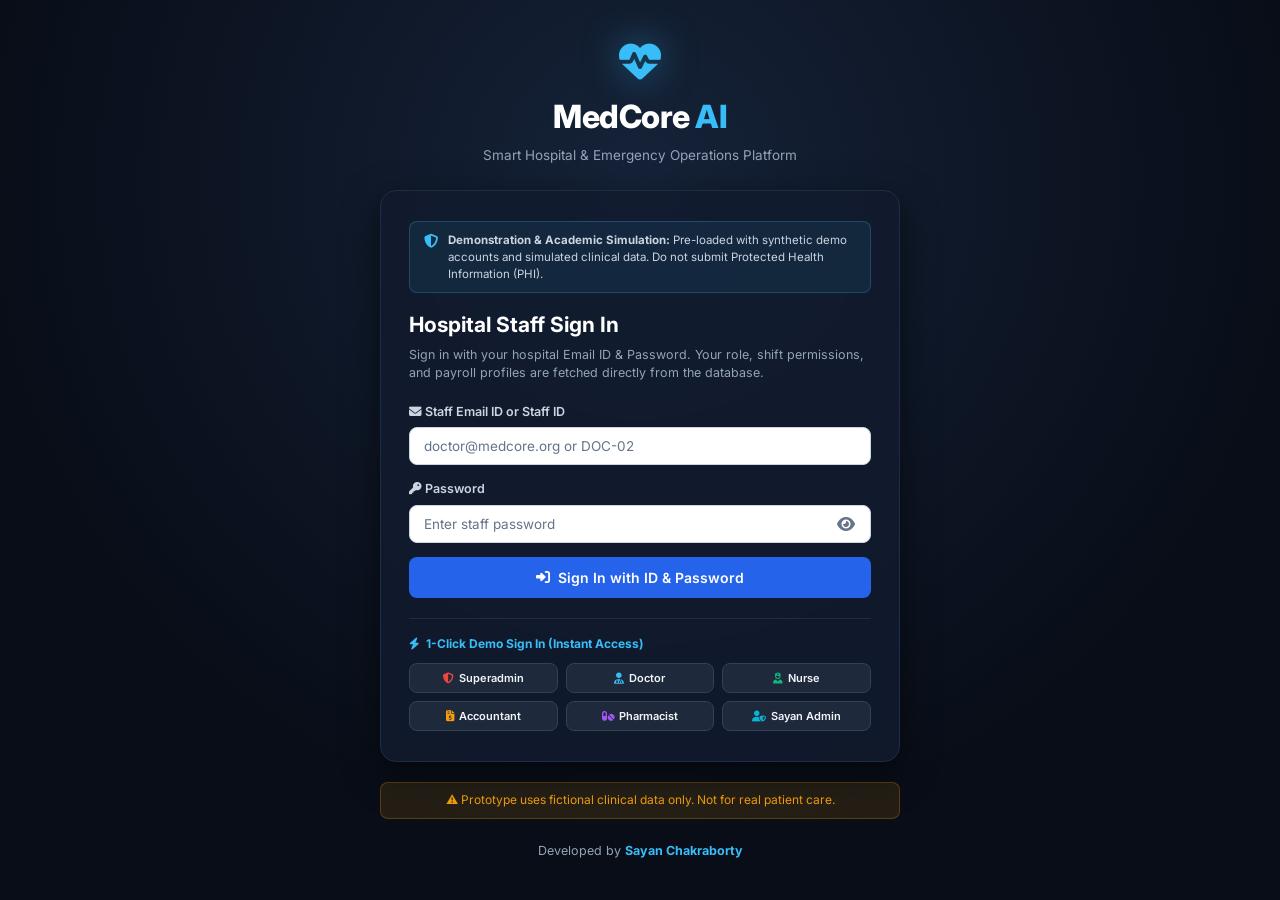
==== index.html @ f6a0eecb "fix(auth): add 3.5s fetch timeout for Render cold-starts, restore 1-click demo logins, and harden in" ====
<!DOCTYPE html>
<html lang="en">

<head>
    <meta charset="UTF-8">
    <meta name="viewport" content="width=device-width, initial-scale=1.0">
    <title>MedCore AI — Smart Hospital Operations Platform</title>
    <link rel="stylesheet" href="css/styles.css?v=2.5.5">
    <link rel="preconnect" href="https://fonts.googleapis.com">
    <link href="https://fonts.googleapis.com/css2?family=Inter:wght@300;400;500;600;700;800&display=swap"
        rel="stylesheet">
    <link rel="stylesheet" href="https://cdnjs.cloudflare.com/ajax/libs/font-awesome/6.5.1/css/all.min.css">
    <!-- SheetJS for Excel Import/Export -->
    <script src="https://cdn.sheetjs.com/xlsx-0.20.3/package/dist/xlsx.full.min.js"></script>
</head>

<body>

    <!-- ============================================================
     HOSPITAL STAFF SIGN IN (Matches Image 1)
     ============================================================ -->
    <div id="login-screen" class="login-screen">
        <div class="login-container">
            <div class="login-logo">
                <i class="fas fa-heartbeat"></i>
                <h1>MedCore <span>AI</span></h1>
                <p class="login-subtitle">Smart Hospital &amp; Emergency Operations Platform</p>
            </div>
            <div class="login-card">
                <div class="demo-system-badge">
                    <i class="fas fa-shield-alt"></i>
                    <div>
                        <strong>Demonstration &amp; Academic Simulation:</strong>
                        Pre-loaded with synthetic demo accounts and simulated clinical data. Do not submit Protected Health Information (PHI).
                    </div>
                </div>
                <h2>Hospital Staff Sign In</h2>
                <p class="login-hint">Sign in with your hospital Email ID &amp; Password. Your role,
                    shift permissions, and payroll profiles are fetched directly from the database.</p>

                <form id="login-form" onsubmit="handleLogin(event)">
                    <div class="form-group">
                        <label><i class="fas fa-envelope"></i> Staff Email ID or Staff ID</label>
                        <input type="text" id="login-username" placeholder="doctor@medcore.org or DOC-02" required
                            autocomplete="off">
                    </div>
                    <div class="form-group">
                        <label><i class="fas fa-key"></i> Password</label>
                        <div style="position:relative; width:100%; display:flex; align-items:center;">
                            <input type="password" id="login-password" placeholder="Enter staff password" required
                                style="width:100%; padding-right: 44px;">
                            <button type="button" onclick="togglePasswordVisibility('login-password', this)"
                                style="position:absolute; right:8px; top:50%; transform:translateY(-50%); background:transparent; border:none; color:#64748b; font-size:16px; cursor:pointer; padding:8px; z-index:10; display:flex; align-items:center; justify-content:center;"
                                title="Show or Hide Password" aria-label="Toggle Password Visibility">
                                <i class="fas fa-eye"></i>
                            </button>
                        </div>
                    </div>
                    <div id="login-error" class="login-error hidden"></div>
                    <button type="submit" class="btn btn-primary btn-full" id="login-submit-btn"><i class="fas fa-sign-in-alt"></i> Sign In
                        with ID &amp; Password</button>
                </form>

                <div class="demo-credentials-box" style="margin-top:20px; padding-top:16px; border-top:1px solid rgba(255,255,255,0.08);">
                    <div style="font-size:12px; font-weight:700; color:#38bdf8; display:flex; align-items:center; gap:6px; margin-bottom:10px;">
                        <i class="fas fa-bolt"></i> 1-Click Demo Sign In (Instant Access)
                    </div>
                    <div style="display:grid; grid-template-columns:repeat(auto-fit, minmax(130px, 1fr)); gap:8px;">
                        <button type="button" class="btn btn-secondary" style="font-size:11px; padding:7px 8px; display:flex; align-items:center; gap:5px; justify-content:center; background:#1e293b; border-color:#334155;" onclick="quickFillLogin('admin@medcore.org', 'Admin@123')">
                            <i class="fas fa-shield-alt" style="color:#ef4444;"></i> Superadmin
                        </button>
                        <button type="button" class="btn btn-secondary" style="font-size:11px; padding:7px 8px; display:flex; align-items:center; gap:5px; justify-content:center; background:#1e293b; border-color:#334155;" onclick="quickFillLogin('doctor@medcore.org', 'Doctor@123')">
                            <i class="fas fa-user-md" style="color:#38bdf8;"></i> Doctor
                        </button>
                        <button type="button" class="btn btn-secondary" style="font-size:11px; padding:7px 8px; display:flex; align-items:center; gap:5px; justify-content:center; background:#1e293b; border-color:#334155;" onclick="quickFillLogin('sarah.jenkins@medcore.org', 'Nurse@123')">
                            <i class="fas fa-user-nurse" style="color:#10b981;"></i> Nurse
                        </button>
                        <button type="button" class="btn btn-secondary" style="font-size:11px; padding:7px 8px; display:flex; align-items:center; gap:5px; justify-content:center; background:#1e293b; border-color:#334155;" onclick="quickFillLogin('priya.sharma@medcore.org', 'Acc@123')">
                            <i class="fas fa-file-invoice-dollar" style="color:#f59e0b;"></i> Accountant
                        </button>
                        <button type="button" class="btn btn-secondary" style="font-size:11px; padding:7px 8px; display:flex; align-items:center; gap:5px; justify-content:center; background:#1e293b; border-color:#334155;" onclick="quickFillLogin('rahul.verma@medcore.org', 'Pharm@123')">
                            <i class="fas fa-pills" style="color:#a855f7;"></i> Pharmacist
                        </button>
                        <button type="button" class="btn btn-secondary" style="font-size:11px; padding:7px 8px; display:flex; align-items:center; gap:5px; justify-content:center; background:#1e293b; border-color:#334155;" onclick="quickFillLogin('sayan.chakraborty@medcore.org', 'sayan21')">
                            <i class="fas fa-user-shield" style="color:#06b6d4;"></i> Sayan Admin
                        </button>
                    </div>
                </div>
            </div>
            <p class="login-disclaimer">⚠ Prototype uses fictional clinical data only. Not for real patient care.</p>
            <div class="page-footer login-footer">
                Developed by <a href="https://www.linkedin.com/in/sayanchakraborty2107/" target="_blank"
                    rel="noopener noreferrer">Sayan Chakraborty</a>
            </div>
        </div>
    </div>

    <!-- ============================================================
     MAIN APP SHELL
     ============================================================ -->
    <div id="app" class="app hidden">
        <!-- Sidebar -->
        <aside class="sidebar" id="sidebar">
            <div class="sidebar-header">
                <div class="sidebar-brand">
                    <i class="fas fa-heartbeat"></i>
                    <h2>MedCore <span>AI</span></h2>
                </div>
                <button class="sidebar-close-btn" onclick="toggleSidebar()" aria-label="Close Navigation"
                    title="Close Menu">
                    <i class="fas fa-times"></i>
                </button>
            </div>

            <div class="sidebar-workspace-label" id="workspace-label">Hospital Admin Workspace</div>

            <nav class="sidebar-nav" id="sidebar-nav">
                <!-- Dynamic Role-Specific Menu Options Injected Here -->
            </nav>

            <!-- Admin Role Switcher Dropdown -->
            <div class="sidebar-role-switcher-box" id="admin-switcher-container">
                <div class="switcher-label">Admin Role Switcher</div>
                <select class="role-switcher-select" id="role-view-switcher" onchange="switchAdminView(this.value)">
                    <option value="admin">Admin Command Center</option>
                    <option value="doctor">Doctor Portal</option>
                    <option value="accountant">Accountant / Finance</option>
                    <option value="pharmacy">Pharmacist Portal</option>
                    <option value="ward">Ward Staff Portal</option>
                    <option value="nurse">Nurse Portal</option>
                </select>
            </div>

            <div class="sidebar-footer">
                <div class="user-info">
                    <div class="user-avatar" id="user-avatar-icon"><i class="fas fa-user-md"></i></div>
                    <div>
                        <p class="user-name" id="user-name-display">Dr. Arjun Rao</p>
                        <p class="user-label" id="user-role-label">Cardiologist</p>
                    </div>
                </div>
                <button class="logout-btn" onclick="logout()" title="Sign Out"><i
                        class="fas fa-sign-out-alt"></i></button>
            </div>
        </aside>
        <div class="sidebar-backdrop" id="sidebar-backdrop" onclick="toggleSidebar()"></div>

        <!-- Main Content Area -->
        <main class="main-content">
            <header class="topbar">
                <button class="menu-toggle" onclick="toggleSidebar()"><i class="fas fa-bars"></i></button>
                <div class="topbar-breadcrumb">
                    <span>MedCore AI</span> / <span id="breadcrumb-role">Admin</span> / <strong
                        id="breadcrumb-section">Command Overview</strong>
                </div>

                <div class="topbar-actions">
                    <!-- Live Staff Clock-In / Attendance Widget -->
                    <button class="punch-attendance-btn punched-in" id="topbar-punch-btn" onclick="toggleStaffPunch()">
                        <i class="fas fa-fingerprint"></i> <span id="punch-btn-text">Clocked In (4.5h)</span>
                    </button>

                    <!-- Call Doctor Intercom Shortcut -->
                    <button class="btn btn-secondary btn-sm" onclick="openCallDoctorModal()"
                        title="Call On-Duty Doctor">
                        <i class="fas fa-phone-alt" style="color:var(--accent)"></i> <span class="hide-mobile">Call
                            Doctor</span>
                    </button>

                    <span class="time-display" id="time-display"></span>
                </div>
            </header>

            <div class="simulation-banner">
                <i class="fas fa-flask"></i>
                <span><strong>ACADEMIC DEMO &amp; SIMULATION ONLY:</strong> All patient records, vital telemetry, triage scores, and GPS routes are synthetic demo models. Generated outputs are non-diagnostic and must not be used for medical advice or clinical decisions.</span>
            </div>

            <div class="content-wrapper">

                <!-- ========================================================
                 1. ADMIN: COMMAND OVERVIEW
                 ======================================================== -->
                <section id="section-admin-overview" class="section">
                    <div class="stats-grid">
                        <div class="stat-card stat-triage">
                            <div class="stat-info">
                                <p>Active Admitted Patients</p>
                                <h3 id="stat-adm-patients">10</h3>
                                <span class="stat-info-badge" style="color:var(--danger)">3 Critical Acuity</span>
                            </div>
                            <div class="stat-icon"><i class="fas fa-heartbeat"></i></div>
                        </div>
                        <div class="stat-card stat-beds">
                            <div class="stat-info">
                                <p>Hospital Bed Occupancy</p>
                                <h3 id="stat-adm-beds">63%</h3>
                                <span class="stat-info-badge" style="color:var(--success)">10 of 16 occupied</span>
                            </div>
                            <div class="stat-icon"><i class="fas fa-bed"></i></div>
                        </div>
                        <div class="stat-card stat-shifts">
                            <div class="stat-info">
                                <p>Attending Physicians</p>
                                <h3 id="stat-adm-docs">4 / 6</h3>
                                <span class="stat-info-badge" style="color:var(--accent)">On Duty Live</span>
                            </div>
                            <div class="stat-icon"><i class="fas fa-user-md"></i></div>
                        </div>
                        <div class="stat-card stat-pharmacy">
                            <div class="stat-info">
                                <p>Pharmacy Supply Alerts</p>
                                <h3 id="stat-adm-stock">7</h3>
                                <span class="stat-info-badge" style="color:var(--warning)">Below Safety Level</span>
                            </div>
                            <div class="stat-icon"><i class="fas fa-exclamation-triangle"></i></div>
                        </div>
                    </div>

                    <!-- Live Executive AI Briefing -->
                    <div class="briefing-card">
                        <div class="briefing-header">
                            <h3><i class="fas fa-robot"></i> Live AI Executive Shift Briefing</h3>
                            <button class="btn btn-secondary btn-sm" onclick="generateAIBriefing()"><i
                                    class="fas fa-sync"></i> Re-generate Briefing</button>
                        </div>
                        <div class="briefing-body" id="ai-briefing-text">
                            Synthesizes real-time ER acuity, ward capacity, staffing, and pharmacy alerts. Emergency
                            &amp; ICU wards are currently operating at <strong>75% capacity</strong>. 3 critical
                            patients require continuous telemetry.
                        </div>
                    </div>

                    <div class="dashboard-grid">
                        <div class="dash-card">
                            <div class="dash-card-header">
                                <h3><i class="fas fa-procedures"></i> Ward Capacity Status</h3>
                                <button class="btn btn-secondary btn-sm" onclick="navigateTo('ward-matrix')">Manage
                                    Wards</button>
                            </div>
                            <div class="dash-card-body" id="adm-ward-breakdown"></div>
                        </div>

                        <div class="dash-card">
                            <div class="dash-card-header">
                                <h3><i class="fas fa-notes-medical"></i> High-Acuity ER &amp; ICU Watchlist</h3>
                                <button class="btn btn-secondary btn-sm" onclick="navigateTo('triage-view')">View All
                                    Patients</button>
                            </div>
                            <div class="dash-card-body" id="adm-critical-watchlist"></div>
                        </div>
                    </div>
                </section>

                <!-- ========================================================
                 2. ER TRIAGE & PATIENT REGISTRY (with Recharts Line Chart)
                 ======================================================== -->
                <section id="section-triage-view" class="section">
                    <div class="section-header">
                        <div>
                            <h2>ER Triage &amp; Active Patient Registry</h2>
                            <p style="font-size:13px; color:var(--text-secondary); margin-top:2px;">
                                Click any patient to inspect their <strong>historical vitals line chart (HR, BP,
                                    SpO2)</strong> or log new telemetry measurements.
                            </p>
                        </div>
                        <button class="btn btn-primary" onclick="openAdmitPatientModal()"><i class="fas fa-plus"></i>
                            New ER Triage Intake</button>
                    </div>

                    <!-- Filter Bar -->
                    <div class="filter-bar-responsive"
                        style="display:flex; justify-content:space-between; align-items:center; margin-bottom:18px; flex-wrap:wrap; gap:12px;">
                        <div class="filter-pill-bar">
                            <button class="btn btn-secondary btn-sm triage-filter-btn active"
                                onclick="filterTriageList('All')">All (10)</button>
                            <button class="btn btn-secondary btn-sm triage-filter-btn"
                                onclick="filterTriageList('Critical')">Critical (3)</button>
                            <button class="btn btn-secondary btn-sm triage-filter-btn"
                                onclick="filterTriageList('Urgent')">Urgent (2)</button>
                            <button class="btn btn-secondary btn-sm triage-filter-btn"
                                onclick="filterTriageList('Moderate')">Moderate (3)</button>
                            <button class="btn btn-secondary btn-sm triage-filter-btn"
                                onclick="filterTriageList('Routine')">Routine (2)</button>
                        </div>
                        <div class="filter-search-box">
                            <input type="text" id="triage-search" placeholder="Search patient, bed, diagnosis..."
                                oninput="searchTriageList(this.value)"
                                style="padding:7px 12px; border-radius:6px; border:1px solid var(--border); background:#121c2e; color:#fff; font-size:12.5px; width:240px;">
                        </div>
                    </div>

                    <div class="table-wrapper">
                        <table class="data-table">
                            <thead>
                                <tr>
                                    <th>Patient &amp; Metadata</th>
                                    <th>Severity</th>
                                    <th>Bed &amp; Attending Physician</th>
                                    <th>Latest Vitals (HR • SpO2 • BP)</th>
                                    <th>Actions</th>
                                </tr>
                            </thead>
                            <tbody id="triage-table-body"></tbody>
                        </table>
                    </div>
                </section>

                <!-- ========================================================
                 3. WARDS & BED MATRIX
                 ======================================================== -->
                <section id="section-ward-matrix" class="section">
                    <div class="section-header">
                        <div>
                            <h2>Interactive Ward &amp; Bed Matrix</h2>
                            <p style="font-size:13px; color:var(--text-secondary); margin-top:2px;">
                                Click any bed to mark cleaning complete or assign ready intake.
                            </p>
                        </div>
                        <div class="filter-pill-bar">
                            <button class="btn btn-secondary btn-sm ward-filter-btn active"
                                onclick="filterBedsWard('All')">All Wards</button>
                            <button class="btn btn-secondary btn-sm ward-filter-btn"
                                onclick="filterBedsWard('ICU')">ICU</button>
                            <button class="btn btn-secondary btn-sm ward-filter-btn"
                                onclick="filterBedsWard('Emergency')">Emergency</button>
                            <button class="btn btn-secondary btn-sm ward-filter-btn"
                                onclick="filterBedsWard('Cardiology')">Cardiology</button>
                            <button class="btn btn-secondary btn-sm ward-filter-btn"
                                onclick="filterBedsWard('General')">General</button>
                        </div>
                    </div>

                    <div class="bed-matrix-grid" id="bed-matrix-container"></div>
                </section>

                <!-- ========================================================
                 4. ADMIN: DOCTOR SHIFTS & DUTY SCHEDULING (Doctor Filter & Duty Assign)
                 ======================================================== -->
                <section id="section-admin-shifts" class="section">
                    <div class="section-header">
                        <div>
                            <h2>Doctor Shifts &amp; Staff Duty Management</h2>
                            <p style="font-size:13px; color:var(--text-secondary); margin-top:2px;">
                                Admin can modify doctor shifts, view shifts by specific doctor, and assign duties to
                                Doctors, Nurses, and Ward Staff.
                            </p>
                        </div>
                        <div class="btn-group">
                            <button class="btn btn-secondary" onclick="openCallDoctorModal()"><i
                                    class="fas fa-phone-alt"></i> Call Doctor</button>
                            <button class="btn btn-primary" onclick="openAssignDutyModal()"><i
                                    class="fas fa-calendar-plus"></i> Assign New Duty / Shift</button>
                        </div>
                    </div>

                    <!-- Admin Doctor Filter Dropdown -->
                    <div class="doctor-filter-box"
                        style="display:flex; align-items:center; gap:12px; margin-bottom:18px; background:#0c1422; padding:12px 18px; border-radius:8px; border:1px solid var(--border);">
                        <label style="color:#cbd5e1; font-size:13px; font-weight:700;"><i class="fas fa-user-md"
                                style="color:var(--accent)"></i> Filter Shifts by Doctor:</label>
                        <select id="admin-doctor-filter" onchange="filterAdminDoctorShifts(this.value)"
                            style="padding:8px 14px; border-radius:6px; border:1px solid var(--border); background:#121c2e; color:#ffffff; font-size:13px; font-weight:600; min-width:250px;">
                            <option value="ALL">Show All Scheduled Shifts (All Staff)</option>
                        </select>
                    </div>

                    <div class="table-wrapper">
                        <table class="data-table">
                            <thead>
                                <tr>
                                    <th>Staff Member</th>
                                    <th>Role</th>
                                    <th>Date</th>
                                    <th>Timing</th>
                                    <th>Ward</th>
                                    <th>Assigned Location</th>
                                    <th>Status</th>
                                    <th>Admin Actions</th>
                                </tr>
                            </thead>
                            <tbody id="admin-shifts-table-body"></tbody>
                        </table>
                    </div>
                </section>

                <!-- ========================================================
                 5. HOSPITAL FINANCIALS (Multi-Column By Location: ICU, Pharmacy, OPD, etc.)
                 ======================================================== -->
                <section id="section-hospital-financials" class="section">
                    <div class="section-header">
                        <div>
                            <h2>Hospital Financial Analytics &amp; Departmental Sales</h2>
                            <p style="font-size:13px; color:var(--text-secondary); margin-top:2px;">
                                Multi-column sales ledger breaking down revenues by ICU, Pharmacy, OPD, Emergency,
                                Surgery &amp; Staff Salaries.
                            </p>
                        </div>
                        <div class="btn-group">
                            <button class="btn btn-secondary" onclick="exportFinancialsReport()"><i
                                    class="fas fa-file-excel"></i> Export Sales (.xlsx)</button>
                            <button class="btn btn-primary" id="btn-acc-pharm-bill" onclick="openNewBillModal()"><i
                                    class="fas fa-receipt"></i> Make Pharmacy Bill</button>
                        </div>
                    </div>

                    <!-- Multi-Column Department Sales Cards -->
                    <div class="finance-breakdown-grid">
                        <div class="finance-card">
                            <div class="finance-card-title"><i class="fas fa-hospital" style="color:var(--accent)"></i>
                                Total Hospital Revenue</div>
                            <div class="finance-card-val" id="fin-total-rev">₹24,86,750</div>
                            <div class="finance-bar-wrapper">
                                <div class="finance-bar-fill" style="width:100%"></div>
                            </div>
                        </div>

                        <div class="finance-card">
                            <div class="finance-card-title"><i class="fas fa-pills" style="color:#a855f7"></i> Pharmacy
                                Sales</div>
                            <div class="finance-card-val" id="fin-pharmacy-rev">₹3,42,600</div>
                            <div class="finance-bar-wrapper">
                                <div class="finance-bar-fill" style="width:14%; background:#a855f7;"></div>
                            </div>
                        </div>

                        <div class="finance-card">
                            <div class="finance-card-title"><i class="fas fa-user-md" style="color:#0ea5e9"></i> OPD
                                Consultations</div>
                            <div class="finance-card-val" id="fin-opd-rev">₹4,85,000</div>
                            <div class="finance-bar-wrapper">
                                <div class="finance-bar-fill" style="width:19.5%; background:#0ea5e9;"></div>
                            </div>
                        </div>

                        <div class="finance-card">
                            <div class="finance-card-title"><i class="fas fa-procedures" style="color:#ef4444"></i> ICU
                                Inpatient Telemetry</div>
                            <div class="finance-card-val" id="fin-icu-rev">₹7,92,400</div>
                            <div class="finance-bar-wrapper">
                                <div class="finance-bar-fill" style="width:31.8%; background:#ef4444;"></div>
                            </div>
                        </div>

                        <div class="finance-card">
                            <div class="finance-card-title"><i class="fas fa-ambulance" style="color:#f59e0b"></i>
                                Emergency &amp; Trauma</div>
                            <div class="finance-card-val" id="fin-er-rev">₹3,18,250</div>
                            <div class="finance-bar-wrapper">
                                <div class="finance-bar-fill" style="width:12.8%; background:#f59e0b;"></div>
                            </div>
                        </div>

                        <div class="finance-card">
                            <div class="finance-card-title"><i class="fas fa-money-bill-wave" style="color:#10b981"></i>
                                Staff Salary Expenses</div>
                            <div class="finance-card-val" id="fin-salary-rev">₹18,45,000</div>
                            <div class="finance-bar-wrapper">
                                <div class="finance-bar-fill" style="width:22.1%; background:#10b981;"></div>
                            </div>
                        </div>
                    </div>

                    <h3 class="sub-heading">Multi-Column Departmental Financial Ledger</h3>
                    <div class="table-wrapper">
                        <table class="data-table">
                            <thead>
                                <tr>
                                    <th>Txn ID</th>
                                    <th>Date &amp; Time</th>
                                    <th>Particulars / Service</th>
                                    <th>ICU (₹)</th>
                                    <th>Pharmacy (₹)</th>
                                    <th>OPD (₹)</th>
                                    <th>Emergency (₹)</th>
                                    <th>Salary / HR (₹)</th>
                                    <th>Total Net (₹)</th>
                                    <th>Payment Mode</th>
                                    <th>Status</th>
                                </tr>
                            </thead>
                            <tbody id="multi-column-transactions-body"></tbody>
                        </table>
                    </div>
                </section>

                <!-- ========================================================
                 6. STAFF PAYROLL SYSTEM (Special Payments & PDF Payslip)
                 ======================================================== -->
                <section id="section-payroll-system" class="section">
                    <div class="section-header">
                        <div>
                            <h2>Staff Payroll &amp; Compensation System</h2>
                            <p style="font-size:13px; color:var(--text-secondary); margin-top:2px;">
                                Accountants and Admins can add staff, disburse regular salaries, pay special bonuses,
                                and generate downloadable PDF payslips.
                            </p>
                        </div>
                        <div class="btn-group">
                            <button class="btn btn-secondary" onclick="openSpecialPaymentModal()"><i
                                    class="fas fa-file-invoice-dollar"></i> Issue Special / Purchase Payment</button>
                            <button class="btn btn-secondary" onclick="exportPayrollExcel()"><i
                                    class="fas fa-file-excel"></i> Export (.xlsx)</button>
                        </div>
                    </div>

                    <div class="table-wrapper">
                        <table class="data-table">
                            <thead>
                                <tr>
                                    <th>Staff Name &amp; ID</th>
                                    <th>Role &amp; Department</th>
                                    <th>Month</th>
                                    <th>Base Salary</th>
                                    <th>Allowances</th>
                                    <th>Special Bonus</th>
                                    <th>Deductions</th>
                                    <th>Net Payable</th>
                                    <th>Status</th>
                                    <th>Payslip Actions</th>
                                </tr>
                            </thead>
                            <tbody id="payroll-table-body"></tbody>
                        </table>
                    </div>
                </section>

                <!-- ========================================================
                 7. STAFF SELF-SERVICE: MY ATTENDANCE & PAYSLIPS (PDF Download)
                 ======================================================== -->
                <section id="section-my-payroll" class="section">
                    <div class="section-header">
                        <div>
                            <h2>My Attendance &amp; Historical Payslips</h2>
                            <p style="font-size:13px; color:var(--text-secondary); margin-top:2px;">
                                View past months' salary records, verified attendance hours, and <strong>download
                                    official PDF payslips</strong>.
                            </p>
                        </div>
                    </div>

                    <div class="dashboard-grid" style="margin-bottom:24px;">
                        <div class="dash-card">
                            <div class="dash-card-header">
                                <h3><i class="fas fa-fingerprint"></i> My Recent Attendance &amp; Shift Hours</h3>
                            </div>
                            <div class="dash-card-body" id="my-attendance-list"></div>
                        </div>
                        <div class="dash-card">
                            <div class="dash-card-header">
                                <h3><i class="fas fa-file-invoice-dollar"></i> Current Month Compensation Snapshot</h3>
                            </div>
                            <div class="dash-card-body" id="my-compensation-snapshot"></div>
                        </div>
                    </div>

                    <h3 class="sub-heading">My Previous Months' Salary Payslips</h3>
                    <div class="table-wrapper">
                        <table class="data-table">
                            <thead>
                                <tr>
                                    <th>Month &amp; Period</th>
                                    <th>Base Salary</th>
                                    <th>Allowances &amp; Bonuses</th>
                                    <th>Deductions / TDS</th>
                                    <th>Net Disbursed</th>
                                    <th>Payment Date</th>
                                    <th>Official Payslip</th>
                                </tr>
                            </thead>
                            <tbody id="my-payslips-table-body"></tbody>
                        </table>
                    </div>
                </section>

                <!-- ========================================================
                 8. DOCTOR: 1-WEEK SCHEDULE & AI CHATBOT & PATIENTS
                 ======================================================== -->
                <section id="section-doctor-shifts" class="section">
                    <div class="section-header">
                        <div>
                            <h2>Doctor 7-Day Shift Schedule &amp; Weekly Roster</h2>
                            <p style="font-size:13px; color:var(--text-secondary); margin-top:2px;">
                                Your active clinical rotations and upcoming duty assignments for the next 7 days.
                            </p>
                        </div>
                        <button class="btn btn-secondary" onclick="openCallDoctorModal()"><i
                                class="fas fa-phone-alt"></i> Call On-Duty Colleague</button>
                    </div>

                    <!-- 7-Day Calendar Grid -->
                    <div class="weekly-schedule-grid" id="doctor-weekly-schedule-container"></div>

                    <h3 class="sub-heading">Detailed Duty Assignments</h3>
                    <div class="table-wrapper">
                        <table class="data-table">
                            <thead>
                                <tr>
                                    <th>Shift Date</th>
                                    <th>Start Time</th>
                                    <th>End Time</th>
                                    <th>Ward</th>
                                    <th>Assigned Duty Room</th>
                                    <th>Status</th>
                                </tr>
                            </thead>
                            <tbody id="doc-shifts-table-body"></tbody>
                        </table>
                    </div>
                </section>

                <!-- Doctor AI Chatbot & Clinical Decision Support -->
                <section id="section-doctor-ai-assistant" class="section">
                    <div class="clinical-disclaimer-card">
                        <i class="fas fa-exclamation-triangle"></i>
                        <div>
                            <strong>Simulated Clinical Decision Support Notice:</strong>
                            MedCore Clinical AI is an educational simulation interface querying pre-loaded clinical protocols and mock vitals. Generated responses are synthetic demonstrations and <strong>must not be used as clinical advice</strong> or diagnostic conclusions for real patients.
                        </div>
                    </div>

                    <div class="section-header">
                        <div>
                            <h2><i class="fas fa-robot" style="color:var(--accent)"></i> Doctor AI Clinical Copilot
                                &amp; Assistant</h2>
                            <p style="font-size:13px; color:var(--text-secondary); margin-top:2px;">
                                Conversational clinical AI that automatically analyzes active patient vitals telemetry
                                and suggests next diagnostic &amp; therapeutic steps.
                            </p>
                        </div>
                        <button class="btn btn-secondary btn-sm" onclick="triggerDoctorAIAutoAnalyze()"><i
                                class="fas fa-magic"></i> Auto-Analyze Active Patients</button>
                    </div>

                    <div class="ai-chatbot-window">
                        <div class="ai-chat-messages" id="doc-ai-chat-messages">
                            <div class="chat-bubble ai">
                                <strong>MedCore Clinical AI:</strong> Welcome, Doctor. I am linked to your admitted
                                patients' telemetry and hospital clinical guidelines. You can ask for drug dosing
                                calculations, differential diagnoses, or request an automated risk evaluation of your
                                active inpatients.
                            </div>
                        </div>
                        <div class="ai-chat-input-bar">
                            <input type="text" id="doc-ai-input"
                                placeholder="Ask clinical question, drug interactions, or 'Analyze Patient PT-4091'..."
                                onkeydown="if(event.key==='Enter') submitDoctorAIChat()">
                            <button class="btn btn-primary" onclick="submitDoctorAIChat()"><i
                                    class="fas fa-paper-plane"></i> Send</button>
                        </div>
                    </div>
                </section>

                <!-- Doctor: Allotted Patients -->
                <section id="section-doctor-patients" class="section">
                    <div class="section-header">
                        <h2>Patients Allotted to My Care</h2>
                        <div class="btn-group">
                            <button class="btn btn-secondary" onclick="navigateTo('doctor-ai-assistant')"><i
                                    class="fas fa-robot"></i> AI Clinical Assistant</button>
                            <button class="btn btn-primary" onclick="openAdmitPatientModal()"><i
                                    class="fas fa-user-plus"></i> Allot / Admit New Patient</button>
                        </div>
                    </div>
                    <div class="table-wrapper">
                        <table class="data-table">
                            <thead>
                                <tr>
                                    <th>Patient Name &amp; ID</th>
                                    <th>Severity</th>
                                    <th>Bed / Ward</th>
                                    <th>Diagnosis / Main Concern</th>
                                    <th>Vitals Telemetry</th>
                                    <th>Actions</th>
                                </tr>
                            </thead>
                            <tbody id="doc-patients-table-body"></tbody>
                        </table>
                    </div>
                </section>

                <!-- Doctor: Prescriptions Desk -->
                <section id="section-doctor-prescriptions" class="section">
                    <div class="section-header">
                        <h2>Prescriptions Desk (Pre-Pack Orders to Pharmacy)</h2>
                        <button class="btn btn-primary" onclick="openPrescriptionModal()"><i
                                class="fas fa-prescription"></i> Write New Prescription</button>
                    </div>
                    <div class="table-wrapper">
                        <table class="data-table">
                            <thead>
                                <tr>
                                    <th>Rx ID</th>
                                    <th>Patient Name</th>
                                    <th>Ward &amp; Bed</th>
                                    <th>Prescribed Medications</th>
                                    <th>Urgency</th>
                                    <th>Pharmacy Pre-Pack Status</th>
                                </tr>
                            </thead>
                            <tbody id="doc-rx-table-body"></tbody>
                        </table>
                    </div>
                </section>

                <!-- Doctor: Clinical Guidelines Library -->
                <section id="section-doctor-library" class="section">
                    <div class="section-header">
                        <h2>Clinical Practice Protocols &amp; Drug Guidelines</h2>
                    </div>
                    <div class="library-grid" id="doctor-library-container"></div>
                </section>

                <!-- ========================================================
                 AMBULANCE FLEET & EMERGENCY DISPATCH SYSTEM
                 ======================================================== -->
                <section id="section-ambulance-dispatch" class="section">
                    <div class="section-header">
                        <div>
                            <h2><i class="fas fa-ambulance" style="color:#ef4444; margin-right:8px;"></i> Ambulance
                                Fleet &amp; Emergency Dispatch</h2>
                            <p style="font-size:13px; color:var(--text-secondary); margin-top:2px;">
                                Real-time fleet tracking, on-route emergency responses, telemetry, and rapid unit
                                dispatch.
                            </p>
                        </div>
                        <div style="display:flex; gap:10px; flex-wrap:wrap;">
                            <button class="btn btn-secondary" onclick="renderAmbulanceDispatch()"><i
                                    class="fas fa-sync-alt"></i> Refresh Fleet</button>
                            <button class="btn btn-primary" onclick="openEmergencyAmbulanceModal()"><i
                                    class="fas fa-phone-alt"></i> Request Emergency Ambulance</button>
                        </div>
                    </div>

                    <!-- Ambulance Fleet & Dispatch Stats -->
                    <div class="stats-grid">
                        <div class="stat-card stat-shifts">
                            <div class="stat-info">
                                <p>Total Fleet Units</p>
                                <h3 id="stat-amb-total">0</h3>
                                <span class="stat-info-badge" style="color:var(--accent);">ACLS, BLS, NICU &amp; PTU</span>
                            </div>
                            <div class="stat-icon"><i class="fas fa-ambulance"></i></div>
                        </div>
                        <div class="stat-card stat-pharmacy">
                            <div class="stat-info">
                                <p>On The Way / En Route</p>
                                <h3 id="stat-amb-enroute" style="color:#f59e0b;">0</h3>
                                <span class="stat-info-badge" style="color:#f59e0b;"><span class="pulse-indicator"></span> Responding / Transporting</span>
                            </div>
                            <div class="stat-icon"><i class="fas fa-route"></i></div>
                        </div>
                        <div class="stat-card stat-triage">
                            <div class="stat-info">
                                <p>Pending Emergency Calls</p>
                                <h3 id="stat-amb-pending" style="color:#ef4444;">0</h3>
                                <span class="stat-info-badge" style="color:var(--danger);">Awaiting Unit Assignment</span>
                            </div>
                            <div class="stat-icon"><i class="fas fa-phone-volume"></i></div>
                        </div>
                        <div class="stat-card stat-beds">
                            <div class="stat-info">
                                <p>Available at Base</p>
                                <h3 id="stat-amb-available" style="color:#10b981;">0</h3>
                                <span class="stat-info-badge" style="color:var(--success);">Ready for Immediate Callout</span>
                            </div>
                            <div class="stat-icon"><i class="fas fa-check-circle"></i></div>
                        </div>
                    </div>

                    <!-- Active Emergency Requests Dispatch Queue -->
                    <div class="card" style="margin-top:20px;">
                        <div class="card-header"
                            style="display:flex; justify-content:space-between; align-items:center; flex-wrap:wrap; gap:10px;">
                            <div style="display:flex; align-items:center; gap:8px;">
                                <i class="fas fa-satellite-dish" style="color:#ef4444;"></i>
                                <h3 style="margin:0;">Emergency Ambulance Pickup Requests</h3>
                            </div>
                            <div class="filter-tabs" id="amb-req-filters">
                                <button class="filter-btn active" id="btn-amb-filter-all"
                                    onclick="filterAmbulanceRequests('All')">All (<span
                                        id="amb-cnt-all">0</span>)</button>
                                <button class="filter-btn" id="btn-amb-filter-pending"
                                    onclick="filterAmbulanceRequests('Pending Dispatch')">Pending (<span
                                        id="amb-cnt-pending">0</span>)</button>
                                <button class="filter-btn" id="btn-amb-filter-transit"
                                    onclick="filterAmbulanceRequests('In Transit')">In Transit (<span
                                        id="amb-cnt-transit">0</span>)</button>
                                <button class="filter-btn" id="btn-amb-filter-completed"
                                    onclick="filterAmbulanceRequests('Completed')">Completed (<span
                                        id="amb-cnt-completed">0</span>)</button>
                            </div>
                        </div>
                        <div class="table-responsive">
                            <table class="data-table">
                                <thead>
                                    <tr>
                                        <th>Call ID</th>
                                        <th>Caller &amp; Phone</th>
                                        <th>Pickup Location &amp; Landmark</th>
                                        <th>Patient Condition / Symptoms</th>
                                        <th>Severity</th>
                                        <th>Status</th>
                                        <th>Assigned Unit</th>
                                        <th>Actions</th>
                                    </tr>
                                </thead>
                                <tbody id="ambulance-requests-table-body">
                                    <!-- Rendered dynamically -->
                                </tbody>
                            </table>
                        </div>
                    </div>

                    <!-- Live Fleet Tracking & Status Cards -->
                    <div style="margin-top:24px;">
                        <div
                            style="display:flex; justify-content:space-between; align-items:center; margin-bottom:14px; flex-wrap:wrap; gap:10px;">
                            <h3 style="margin:0; font-size:16px; color:#ffffff;">
                                <i class="fas fa-map-marked-alt" style="color:#38bdf8; margin-right:8px;"></i>
                                Live Ambulance Fleet Tracking &amp; Status
                            </h3>
                            <div>
                                <span class="badge"
                                    style="background:rgba(16,185,129,0.15); color:#10b981; border:1px solid rgba(16,185,129,0.3); font-size:11.5px; padding:4px 10px; border-radius:999px;">
                                    <i class="fas fa-check-circle"></i> Telemetry &amp; GPS Online
                                </span>
                            </div>
                        </div>
                        <div class="ambulance-grid" id="ambulance-fleet-container">
                            <!-- Fleet cards rendered dynamically -->
                        </div>
                    </div>
                </section>

                <!-- ========================================================
                 DOCTOR APPOINTMENTS & CONSULTATION SYSTEM
                 ======================================================== -->
                <section id="section-doctor-appointments" class="section">
                    <div class="section-header">
                        <div>
                            <h2><i class="fas fa-calendar-check" style="color:#38bdf8; margin-right:8px;"></i> Doctor
                                Appointments &amp; Consultations</h2>
                            <p style="font-size:13px; color:var(--text-secondary); margin-top:2px;">
                                Schedule outpatient appointments, log patient symptoms, vitals, prescriptions, and
                                clinical diagnoses.
                            </p>
                        </div>
                        <div style="display:flex; gap:10px; flex-wrap:wrap;">
                            <button class="btn btn-secondary" onclick="renderDoctorAppointments()"><i
                                    class="fas fa-sync-alt"></i> Refresh</button>
                            <button class="btn btn-primary" onclick="openBookAppointmentModal()"><i
                                    class="fas fa-calendar-plus"></i> Schedule Appointment</button>
                        </div>
                    </div>

                    <!-- Appointments Stats -->
                    <div class="stats-grid">
                        <div class="stat-card stat-shifts">
                            <div class="stat-info">
                                <p>Total Appointments</p>
                                <h3 id="stat-apt-total">0</h3>
                                <span class="stat-info-badge" style="color:var(--text-secondary);">Across All Departments</span>
                            </div>
                            <div class="stat-icon"><i class="fas fa-calendar-check"></i></div>
                        </div>
                        <div class="stat-card stat-shifts">
                            <div class="stat-info">
                                <p>Today's Scheduled</p>
                                <h3 id="stat-apt-today" style="color:#38bdf8;">0</h3>
                                <span class="stat-info-badge" style="color:#38bdf8;">Pending / In-Queue Today</span>
                            </div>
                            <div class="stat-icon" style="background:rgba(56,189,248,0.15); color:#38bdf8;"><i class="fas fa-clock"></i></div>
                        </div>
                        <div class="stat-card stat-beds">
                            <div class="stat-info">
                                <p>Completed Consultations</p>
                                <h3 id="stat-apt-completed" style="color:#10b981;">0</h3>
                                <span class="stat-info-badge" style="color:var(--success);">Prescriptions &amp; Notes Logged</span>
                            </div>
                            <div class="stat-icon"><i class="fas fa-user-check"></i></div>
                        </div>
                        <div class="stat-card stat-financial">
                            <div class="stat-info">
                                <p>Cancelled / Rescheduled</p>
                                <h3 id="stat-apt-cancelled" style="color:#94a3b8;">0</h3>
                                <span class="stat-info-badge" style="color:var(--text-secondary);">Archived Appointments</span>
                            </div>
                            <div class="stat-icon" style="background:rgba(148,163,184,0.15); color:#94a3b8;"><i class="fas fa-calendar-times"></i></div>
                        </div>
                    </div>

                    <!-- Appointments Management Card -->
                    <div class="card" style="margin-top:20px;">
                        <div class="card-header"
                            style="display:flex; justify-content:space-between; align-items:center; flex-wrap:wrap; gap:12px;">
                            <div style="flex:1; min-width:280px; max-width:440px; position:relative;">
                                <i class="fas fa-search" style="position:absolute; left:14px; top:50%; transform:translateY(-50%); color:#94a3b8; font-size:13px; pointer-events:none;"></i>
                                <input type="text" id="apt-search-input" placeholder="Search patient name, phone, symptom, or ID..." oninput="renderDoctorAppointmentsTable()" style="width:100%; box-sizing:border-box; padding:9px 14px 9px 38px; border-radius:8px; border:1px solid var(--border); background:#0f172a !important; color:#ffffff !important; font-size:13px; outline:none; transition:border-color 0.2s;">
                            </div>
                            <div class="filter-tabs" id="apt-status-filters">
                                <button class="filter-btn active" id="btn-apt-filter-all"
                                    onclick="filterDoctorAppointments('All')">All</button>
                                <button class="filter-btn" id="btn-apt-filter-scheduled"
                                    onclick="filterDoctorAppointments('Scheduled')">Scheduled</button>
                                <button class="filter-btn" id="btn-apt-filter-completed"
                                    onclick="filterDoctorAppointments('Completed')">Completed</button>
                                <button class="filter-btn" id="btn-apt-filter-cancelled"
                                    onclick="filterDoctorAppointments('Cancelled')">Cancelled</button>
                            </div>
                        </div>
                        <div class="table-responsive">
                            <table class="data-table">
                                <thead>
                                    <tr>
                                        <th>Appt ID</th>
                                        <th>Patient Details</th>
                                        <th>Date &amp; Slot</th>
                                        <th>Doctor / Dept</th>
                                        <th>Reported Symptoms</th>
                                        <th>Clinical Status</th>
                                        <th>Actions</th>
                                    </tr>
                                </thead>
                                <tbody id="doctor-appointments-table-body">
                                    <!-- Rendered dynamically -->
                                </tbody>
                            </table>
                        </div>
                    </div>
                </section>

                <!-- ========================================================
                 9. PHARMACY SEPARATE MENUS (Queue, Stock Check/Add, Sales)
                 ======================================================== -->
                <!-- Pharmacist Pre-Pack Queue -->
                <section id="section-pharm-queue" class="section">
                    <div class="section-header">
                        <div>
                            <h2>Doctor Prescription Pre-Pack Queue</h2>
                            <p style="font-size:13px; color:var(--text-secondary); margin-top:2px;">
                                Pack medications early so patients just pay and pick up without delay.
                            </p>
                        </div>
                        <div class="btn-group">
                            <button class="btn btn-secondary" onclick="openCallDoctorModal()"><i
                                    class="fas fa-phone-alt"></i> Call Prescribing Doctor</button>
                            <button class="btn btn-secondary" onclick="openAiStockAdvisorModal()"><i
                                    class="fas fa-magic"></i> AI Stock Advisor</button>
                        </div>
                    </div>
                    <div class="table-wrapper">
                        <table class="data-table">
                            <thead>
                                <tr>
                                    <th>Rx ID</th>
                                    <th>Attending Doctor</th>
                                    <th>Patient &amp; Location</th>
                                    <th>Medications</th>
                                    <th>Est. Total</th>
                                    <th>Pre-Pack Status</th>
                                    <th>Action</th>
                                </tr>
                            </thead>
                            <tbody id="pharm-rx-queue-body"></tbody>
                        </table>
                    </div>
                </section>

                <!-- Pharmacist Stock Check & Add Stock -->
                <section id="section-pharm-stock" class="section">
                    <div class="section-header">
                        <div>
                            <h2>Pharmacy Inventory &amp; Stock Check</h2>
                            <p style="font-size:13px; color:var(--text-secondary); margin-top:2px;">
                                Check current catalog, monitor safety thresholds, and import restock batches.
                            </p>
                        </div>
                        <div class="btn-group">
                            <button class="btn btn-secondary" onclick="openAiStockAdvisorModal()"><i
                                    class="fas fa-magic"></i> AI Stock Advisor</button>
                            <button class="btn btn-secondary" onclick="exportPharmacyStockExcel()"><i
                                    class="fas fa-file-excel"></i> Export Current Stock (.xlsx)</button>
                            <button class="btn btn-secondary" id="btn-import-stock"
                                onclick="document.getElementById('excel-import-stock').click()"><i
                                    class="fas fa-upload"></i> Import Stock (.xlsx)</button>
                            <input type="file" id="excel-import-stock" accept=".xlsx,.xls,.csv" style="display:none"
                                onchange="importStockExcel(event)">
                            <button class="btn btn-primary" id="btn-open-add-stock" onclick="openAddStockModal()"><i
                                    class="fas fa-plus"></i> Add New Stock</button>
                        </div>
                    </div>
                    <div class="table-wrapper">
                        <table class="data-table">
                            <thead>
                                <tr>
                                    <th>Medication SKU</th>
                                    <th>Category</th>
                                    <th>Available Stock</th>
                                    <th>Safety Threshold</th>
                                    <th>Unit Price (₹)</th>
                                    <th>Status</th>
                                    <th>Restock Action</th>
                                </tr>
                            </thead>
                            <tbody id="pharm-inventory-body"></tbody>
                        </table>
                    </div>
                </section>

                <!-- Pharmacist Sales & Billing (Only Pharmacy Revenue) -->
                <section id="section-pharm-billing" class="section">
                    <div class="section-header">
                        <div>
                            <h2>Pharmacy Billing &amp; Sales Ledger</h2>
                            <p style="font-size:13px; color:var(--text-secondary); margin-top:2px;">
                                Create customer bills with <strong>Split Payment Modes (Cash + UPI / Card)</strong> and
                                view pharmacy transactions.
                            </p>
                        </div>
                        <div class="btn-group">
                            <button class="btn btn-secondary" onclick="exportPharmacySalesExcel()"><i
                                    class="fas fa-download"></i> Export Pharmacy Sales (.xlsx)</button>
                            <button class="btn btn-primary" onclick="openNewBillModal()"><i class="fas fa-receipt"></i>
                                Create Medicine Bill</button>
                        </div>
                    </div>

                    <div class="stats-grid stats-3" style="margin-bottom:20px;">
                        <div class="stat-card">
                            <div class="stat-info">
                                <p>Total Pharmacy Revenue</p>
                                <h3 id="stat-pharm-rev">₹3,42,600</h3>
                            </div>
                            <div class="stat-icon" style="background:var(--purple-bg); color:var(--purple);"><i
                                    class="fas fa-pills"></i></div>
                        </div>
                        <div class="stat-card">
                            <div class="stat-info">
                                <p>Prescriptions Dispensed</p>
                                <h3 id="stat-pharm-dispensed">24</h3>
                            </div>
                            <div class="stat-icon" style="background:var(--success-bg); color:var(--success);"><i
                                    class="fas fa-check-circle"></i></div>
                        </div>
                        <div class="stat-card">
                            <div class="stat-info">
                                <p>Split Payment Transactions</p>
                                <h3 id="stat-pharm-split">8</h3>
                            </div>
                            <div class="stat-icon" style="background:var(--info-bg); color:var(--accent);"><i
                                    class="fas fa-credit-card"></i></div>
                        </div>
                    </div>

                    <div class="table-wrapper">
                        <table class="data-table">
                            <thead>
                                <tr>
                                    <th>Bill / Txn ID</th>
                                    <th>Date &amp; Time</th>
                                    <th>Customer / Patient</th>
                                    <th>Medications Dispensed</th>
                                    <th>Amount (₹)</th>
                                    <th>Payment Mode (Split)</th>
                                    <th>Status</th>
                                </tr>
                            </thead>
                            <tbody id="pharmacy-sales-ledger-body"></tbody>
                        </table>
                    </div>
                </section>

                <!-- ========================================================
                 10. INTERNAL SECURE MAIL SYSTEM WITH AI DRAFTER
                 ======================================================== -->
                <section id="section-internal-mail" class="section">
                    <div class="section-header">
                        <div>
                            <h2>Internal Hospital Secure Mail &amp; Communications</h2>
                            <p style="font-size:13px; color:var(--text-secondary); margin-top:2px;">
                                Staff-to-staff messaging with integrated <strong>AI Writing Assistant</strong> for
                                clinical handovers and consults.
                            </p>
                        </div>
                        <button class="btn btn-primary" onclick="openComposeMailModal()"><i class="fas fa-pen"></i>
                            Compose New Message</button>
                    </div>

                    <div class="mail-container">
                        <div class="mail-sidebar">
                            <!-- Admin / Superadmin View Scope Toggle -->
                            <div id="admin-mail-scope-container"
                                style="padding:10px 14px; border-bottom:1px solid var(--border); display:none; gap:6px; background:#0b1322;">
                                <button type="button" id="btn-mail-scope-my" class="btn btn-secondary btn-sm active"
                                    onclick="setMailViewScope('my')"
                                    style="flex:1; font-size:11.5px; border-radius:6px; padding:6px 8px; justify-content:center;">My
                                    Mails</button>
                                <button type="button" id="btn-mail-scope-all" class="btn btn-secondary btn-sm"
                                    onclick="setMailViewScope('all')"
                                    style="flex:1; font-size:11.5px; border-radius:6px; padding:6px 8px; justify-content:center;">All
                                    Hospital Mails</button>
                            </div>
                            <div
                                style="padding:12px 16px; border-bottom:1px solid var(--border); font-size:12.5px; font-weight:700; color:#38bdf8; display:flex; justify-content:space-between; align-items:center;">
                                <span id="mail-sidebar-title"><i class="fas fa-inbox"></i> Inbox &amp; Direct</span>
                                <span id="mail-unread-count"
                                    style="font-size:11px; background:rgba(56,189,248,0.15); padding:2px 8px; border-radius:999px;">0
                                    Messages</span>
                            </div>
                            <div class="mail-list" id="mail-inbox-list"></div>
                        </div>

                        <div class="mail-content-pane" id="mail-content-display">
                            <div style="color:#64748b; text-align:center; margin-top:120px;">
                                <i class="fas fa-envelope-open-text" style="font-size:42px; margin-bottom:12px;"></i>
                                <p>Select a message from your inbox to view full correspondence.</p>
                            </div>
                        </div>
                    </div>
                </section>

                <!-- ========================================================
                 11. HELPDESK & ISSUE REPORTING (Everybody can raise issues)
                 ======================================================== -->
                <section id="section-support-issues" class="section">
                    <div class="section-header">
                        <div>
                            <h2>Hospital Operations Helpdesk &amp; Issue Tracker</h2>
                            <p style="font-size:13px; color:var(--text-secondary); margin-top:2px;">
                                Any staff member can raise an issue regarding facilities, equipment, or pharmacy stock
                                for Administration resolution.
                            </p>
                        </div>
                        <button class="btn btn-primary" onclick="openRaiseIssueModal()"><i
                                class="fas fa-exclamation-triangle"></i> Raise New Issue / Ticket</button>
                    </div>

                    <div class="table-wrapper">
                        <table class="data-table">
                            <thead>
                                <tr>
                                    <th>Ticket ID</th>
                                    <th>Reported By</th>
                                    <th>Category</th>
                                    <th>Priority</th>
                                    <th>Subject &amp; Issue Summary</th>
                                    <th>Status</th>
                                    <th>Admin Resolution</th>
                                </tr>
                            </thead>
                            <tbody id="support-issues-table-body"></tbody>
                        </table>
                    </div>
                </section>

                <!-- ========================================================
                 12. NURSE & WARD WORKSPACES
                 ======================================================== -->
                <section id="section-nurse-workspace" class="section">
                    <div class="section-header">
                        <h2>Nurse Station &amp; Inpatient Care</h2>
                        <button class="btn btn-secondary" onclick="openCallDoctorModal()"><i
                                class="fas fa-phone-alt"></i> Call On-Duty Doctor</button>
                    </div>
                    <div class="dashboard-grid">
                        <div class="dash-card">
                            <div class="dash-card-header">
                                <h3><i class="fas fa-user-injured"></i> Allotted Inpatients &amp; Vitals</h3>
                            </div>
                            <div class="dash-card-body" id="nurse-patients-list"></div>
                        </div>
                        <div class="dash-card">
                            <div class="dash-card-header">
                                <h3><i class="fas fa-user-md"></i> Doctor Directory (Who to Call)</h3>
                            </div>
                            <div class="dash-card-body" id="nurse-doctors-list"></div>
                        </div>
                    </div>
                </section>

                <section id="section-ward-workspace" class="section">
                    <div class="section-header">
                        <h2>Ward Operations &amp; Doctor Roster</h2>
                        <button class="btn btn-secondary" onclick="openCallDoctorModal()"><i
                                class="fas fa-phone-alt"></i> Call On-Duty Doctor</button>
                    </div>
                    <div class="dashboard-grid">
                        <div class="dash-card">
                            <div class="dash-card-header">
                                <h3><i class="fas fa-map-marker-alt"></i> Doctor Real-Time Locations</h3>
                            </div>
                            <div class="dash-card-body" id="ward-doctors-list"></div>
                        </div>
                        <div class="dash-card">
                            <div class="dash-card-header">
                                <h3><i class="fas fa-robot"></i> AI Doctor Summon &amp; Early Alert Predictor</h3>
                            </div>
                            <div class="dash-card-body" id="ward-ai-alert-box"></div>
                        </div>
                    </div>
                </section>

                <!-- ========================================================
                 13. ADMIN: STAFF DIRECTORY & EMPLOYEE MANAGEMENT
                 ======================================================== -->
                <section id="section-staff-directory" class="section">
                    <div class="section-header">
                        <div>
                            <h2>Staff Directory &amp; Employee Management</h2>
                            <p style="font-size:13px; color:var(--text-secondary); margin-top:2px;">
                                Admin can add new employees, remove staff, and manage credentials.
                            </p>
                        </div>
                        <button class="btn btn-primary" onclick="openAddStaffModal()"><i class="fas fa-user-plus"></i>
                            Add New Employee</button>
                    </div>
                    <div class="table-wrapper">
                        <table class="data-table">
                            <thead>
                                <tr>
                                    <th>Staff ID &amp; Name</th>
                                    <th>Hospital Email ID</th>
                                    <th>Department</th>
                                    <th>Assigned Role</th>
                                    <th>Intercom Phone</th>
                                    <th>Actions</th>
                                </tr>
                            </thead>
                            <tbody id="staff-directory-table-body"></tbody>
                        </table>
                    </div>
                </section>

                <!-- Page Footer -->
                <footer class="page-footer app-footer">
                    <p>Developed by <a href="https://www.linkedin.com/in/sayanchakraborty2107/" target="_blank"
                            rel="noopener noreferrer">Sayan Chakraborty</a></p>
                </footer>

            </div><!-- /content-wrapper -->
        </main>
    </div>

    <!-- ============================================================
     MODALS
     ============================================================ -->

    <!-- 1. Vitals Telemetry Modal with Recharts Line Chart -->
    <div class="modal-overlay" id="vitals-modal">
        <div class="modal modal-xl">
            <div class="modal-header">
                <h3><i class="fas fa-heartbeat" style="color:var(--danger)"></i> Patient Historical Vitals Telemetry
                </h3>
                <button class="modal-close" onclick="closeModal('vitals-modal')"><i class="fas fa-times"></i></button>
            </div>
            <div class="modal-body">
                <div class="vitals-current-banner">
                    <div>
                        <h3 id="vitals-patient-name" style="color:#ffffff; font-size:17px; font-weight:700;"></h3>
                        <p id="vitals-patient-meta" style="color:#94a3b8; font-size:12.5px;"></p>
                    </div>
                    <div style="display:flex; gap:10px;">
                        <div class="vitals-pill"
                            style="background:rgba(239, 68, 68, 0.15); color:#ef4444; border:1px solid rgba(239, 68, 68, 0.3);">
                            <i class="fas fa-heart"></i> <span id="vitals-badge-hr"></span>
                        </div>
                        <div class="vitals-pill"
                            style="background:rgba(14, 165, 233, 0.15); color:#0ea5e9; border:1px solid rgba(14, 165, 233, 0.3);">
                            <i class="fas fa-lungs"></i> <span id="vitals-badge-spo2"></span>
                        </div>
                        <div class="vitals-pill"
                            style="background:rgba(168, 85, 247, 0.15); color:#a855f7; border:1px solid rgba(168, 85, 247, 0.3);">
                            <i class="fas fa-tachometer-alt"></i> <span id="vitals-badge-bp"></span>
                        </div>
                    </div>
                </div>

                <!-- Recharts Line Chart Container -->
                <div class="vitals-monitor-box">
                    <div style="display:flex; justify-content:space-between; align-items:center; margin-bottom:12px;">
                        <div style="font-size:13.5px; font-weight:700; color:#e2e8f0;">
                            <i class="fas fa-chart-line" style="color:var(--accent)"></i> Continuous Multi-Parameter
                            Telemetry Curve (Recharts Engine)
                        </div>
                        <span style="font-size:11.5px; color:#94a3b8;">Hover points to inspect live metrics</span>
                    </div>
                    <div id="recharts-vitals-chart-container" style="width:100%; height:310px;"></div>
                </div>

                <!-- Log Vitals Form -->
                <div style="background:#111d33; padding:18px 20px; border-radius:10px; border:1px solid var(--border);">
                    <div style="font-size:13.5px; font-weight:700; color:#ffffff; margin-bottom:12px;">
                        <i class="fas fa-plus-circle" style="color:var(--success)"></i> Log New Vitals Measurement
                    </div>
                    <form id="log-vitals-form" onsubmit="submitNewVitals(event)">
                        <div class="vitals-form-grid">
                            <div class="form-group"><label>Time</label><input type="text" id="nv-time"
                                    placeholder="10:45" required></div>
                            <div class="form-group"><label>Heart Rate (BPM)</label><input type="number" id="nv-hr"
                                    placeholder="112" min="30" max="250" required></div>
                            <div class="form-group"><label>Systolic BP</label><input type="number" id="nv-bpsys"
                                    placeholder="150" min="50" max="260" required></div>
                            <div class="form-group"><label>Diastolic BP</label><input type="number" id="nv-bpdia"
                                    placeholder="90" min="30" max="180" required></div>
                            <div class="form-group"><label>SpO2 (%)</label><input type="number" id="nv-spo2"
                                    placeholder="95" min="50" max="100" required></div>
                        </div>
                        <div style="display:flex; justify-content:flex-end; margin-top:14px;">
                            <button type="submit" class="btn btn-primary btn-sm"><i class="fas fa-save"></i> Save &amp;
                                Update Telemetry</button>
                        </div>
                    </form>
                </div>
            </div>
        </div>
    </div>

    <!-- 2. Call Doctor / Intercom Modal -->
    <div class="modal-overlay" id="call-doctor-modal">
        <div class="modal">
            <div class="modal-header">
                <h3><i class="fas fa-phone-alt" style="color:var(--success)"></i> Hospital Intercom — Call Doctor</h3>
                <button class="modal-close" onclick="closeModal('call-doctor-modal')"><i
                        class="fas fa-times"></i></button>
            </div>
            <div class="modal-body">
                <p style="color:#94a3b8; font-size:13px; margin-bottom:16px;">
                    Direct hospital line to on-duty specialists and trauma room surgeons.
                </p>
                <div id="call-doctors-list-container" style="display:flex; flex-direction:column; gap:10px;"></div>
            </div>
        </div>
    </div>

    <!-- 3. Add Staff Member Modal (Admin Only) -->
    <div class="modal-overlay" id="add-staff-modal">
        <div class="modal modal-lg">
            <div class="modal-header">
                <h3><i class="fas fa-user-plus" style="color:var(--primary)"></i> Register New Hospital Employee (Admin
                    Only)</h3>
                <button class="modal-close" onclick="closeModal('add-staff-modal')"><i
                        class="fas fa-times"></i></button>
            </div>
            <div class="modal-body">
                <div
                    style="background:rgba(56, 189, 248, 0.08); border:1px solid rgba(56, 189, 248, 0.25); border-radius:6px; padding:10px 14px; margin-bottom:14px; font-size:12px; color:#cbd5e1;">
                    <i class="fas fa-info-circle" style="color:var(--accent);"></i> <strong>Staff Workflow:</strong>
                    When you register an employee here, their email is auto-generated as
                    <code>firstname.lastname@medcore.org</code>. They are immediately synced to the <strong>Accountant's
                        Payroll Panel</strong>, where the Chief Accountant configures their bank account and salary
                    breakdown before payments.
                </div>
                <form id="add-staff-form" onsubmit="submitAddNewStaff(event)">
                    <div class="form-row">
                        <div class="form-group">
                            <label>Full Name</label>
                            <input type="text" id="ns-name" placeholder="e.g. Dr. Rohan Sharma"
                                oninput="autoGenerateStaffEmail(this.value)" required>
                        </div>
                        <div class="form-group">
                            <label>Staff ID</label>
                            <input type="text" id="ns-id" placeholder="DOC-07" required>
                        </div>
                    </div>
                    <div class="form-row">
                        <div class="form-group">
                            <label>Assigned Role</label>
                            <select id="ns-role" required>
                                <option value="doctor">Doctor</option>
                                <option value="nurse">Nurse</option>
                                <option value="ward">Ward Staff</option>
                                <option value="pharmacy">Pharmacist</option>
                                <option value="accountant">Accountant</option>
                            </select>
                        </div>
                        <div class="form-group">
                            <label>Department</label>
                            <input type="text" id="ns-department" placeholder="Cardiology" required>
                        </div>
                    </div>
                    <div class="form-row">
                        <div class="form-group">
                            <label>Hospital Email (Auto-Generated)</label>
                            <input type="email" id="ns-email" placeholder="rohan.sharma@medcore.org" required>
                        </div>
                        <div class="form-group">
                            <label>Login Password</label>
                            <input type="text" id="ns-password" value="Doctor@123" required>
                        </div>
                    </div>
                    <div class="form-row">
                        <div class="form-group">
                            <label>Initial Estimated Base Pay (₹)</label>
                            <input type="number" id="ns-salary" value="180000" required>
                        </div>
                        <div class="form-group">
                            <label>Intercom Phone Extension</label>
                            <input type="text" id="ns-phone" placeholder="Ext. 208" required>
                        </div>
                    </div>
                    <div class="form-actions">
                        <button type="button" class="btn btn-secondary"
                            onclick="closeModal('add-staff-modal')">Cancel</button>
                        <button type="submit" class="btn btn-primary"><i class="fas fa-save"></i> Register Employee in
                            Directory</button>
                    </div>
                </form>
            </div>
        </div>
    </div>

    <!-- 4. Pay Special Payment & Procurement Modal (Admin & Accountant) -->
    <div class="modal-overlay" id="special-payment-modal">
        <div class="modal modal-lg">
            <div class="modal-header">
                <h3><i class="fas fa-file-invoice-dollar" style="color:var(--purple)"></i> Special Payment &amp;
                    Procurement Disbursal</h3>
                <button class="modal-close" onclick="closeModal('special-payment-modal')"><i
                        class="fas fa-times"></i></button>
            </div>
            <div class="modal-body">
                <p style="font-size:12.5px; color:#94a3b8; margin-bottom:14px;">
                    Authorized for staff bonuses, emergency procurement, supplier purchases, and hospital operational
                    expenses.
                </p>
                <form id="special-payment-form" onsubmit="submitSpecialPayment(event)">
                    <div class="form-row">
                        <div class="form-group">
                            <label>Payee / Vendor Name</label>
                            <input type="text" id="sp-payee-name" list="sp-payee-suggestions"
                                placeholder="e.g. Apex Biomedical Solutions or Dr. Elena Varga" required>
                            <datalist id="sp-payee-suggestions"></datalist>
                        </div>
                        <div class="form-group">
                            <label>Payment Category</label>
                            <select id="sp-category" required>
                                <option value="Hospital Procurement & Equipment">Hospital Procurement &amp; Equipment
                                </option>
                                <option value="Pharmacy Bulk Medicine Supply">Pharmacy Bulk Medicine Supply</option>
                                <option value="Facilities Maintenance & Sanitation">Facilities Maintenance &amp;
                                    Sanitation</option>
                                <option value="Doctor Emergency On-Call Bonus">Doctor Emergency On-Call Bonus</option>
                                <option value="Staff Performance Award">Staff Performance Award</option>
                                <option value="Other Operational Purchase">Other Operational Purchase</option>
                            </select>
                        </div>
                    </div>

                    <div class="form-row">
                        <div class="form-group">
                            <label>Payee Bank Account Number</label>
                            <input type="text" id="sp-account-no" placeholder="e.g. 501004389201" required>
                        </div>
                        <div class="form-group">
                            <label>Bank IFSC Code</label>
                            <input type="text" id="sp-ifsc" placeholder="e.g. HDFC0001234"
                                style="text-transform:uppercase;" required>
                        </div>
                    </div>

                    <div class="form-row">
                        <div class="form-group">
                            <label>Disbursement Amount (₹)</label>
                            <input type="number" id="sp-amount" value="35000" min="100" required>
                        </div>
                        <div class="form-group">
                            <label>Payment Transfer Mode</label>
                            <select id="sp-payment-mode" required>
                                <option value="IMPS">IMPS (Immediate Payment Service - Instant)</option>
                                <option value="NEFT" selected>NEFT (National Electronic Funds Transfer)</option>
                                <option value="RTGS">RTGS (Real Time Gross Settlement - High Value)</option>
                            </select>
                        </div>
                    </div>

                    <div class="form-group">
                        <label>Approved By</label>
                        <select id="sp-approved-by" required>
                            <option value="Hospital Administrator (ADM-01)">Hospital Administrator (ADM-01)</option>
                            <option value="Chief Accountant (Sanjay Mehta)">Chief Accountant (Sanjay Mehta)</option>
                            <option value="Medical Superintendent (Dr. Meera Nair)">Medical Superintendent (Dr. Meera
                                Nair)</option>
                        </select>
                    </div>

                    <div class="form-group">
                        <label>Remarks / Purpose of Purchase</label>
                        <textarea id="sp-remarks" rows="2"
                            placeholder="e.g. Procured 4 oxygen flow meters and emergency crash cart supplies for ICU Ward."
                            required></textarea>
                    </div>

                    <div class="form-actions">
                        <button type="button" class="btn btn-secondary"
                            onclick="closeModal('special-payment-modal')">Cancel</button>
                        <button type="submit" class="btn btn-success"><i class="fas fa-check-circle"></i> Authorize
                            &amp; Disburse Payment</button>
                    </div>
                </form>
            </div>
        </div>
    </div>

    <!-- 4B. Disburse Salary Modal (Adjust Before Disbursing & Choose IMPS/NEFT/RTGS) -->
    <div class="modal-overlay" id="disburse-salary-modal">
        <div class="modal modal-lg">
            <div class="modal-header">
                <h3><i class="fas fa-hand-holding-usd" style="color:var(--success)"></i> Disburse Staff Salary (Final
                    Review)</h3>
                <button class="modal-close" onclick="closeModal('disburse-salary-modal')"><i
                        class="fas fa-times"></i></button>
            </div>
            <div class="modal-body">
                <div
                    style="background:#090e18; border:1px solid #1e293b; border-radius:8px; padding:14px 18px; margin-bottom:16px;">
                    <div style="display:flex; justify-content:space-between; align-items:center;">
                        <div>
                            <h4 id="ds-emp-name" style="color:#ffffff; font-size:16px; margin:0 0 4px 0;"></h4>
                            <div id="ds-emp-meta" style="color:#94a3b8; font-size:12px;"></div>
                        </div>
                        <div style="text-align:right;">
                            <span id="ds-emp-month"
                                style="font-size:12px; font-weight:700; color:var(--accent);"></span>
                            <div id="ds-bank-details-preview"
                                style="font-size:11px; color:#cbd5e1; font-family:monospace; margin-top:2px;"></div>
                        </div>
                    </div>
                </div>

                <form id="disburse-salary-form" onsubmit="submitDisburseSalary(event)">
                    <input type="hidden" id="ds-payroll-id">

                    <h4 style="color:#ffffff; font-size:13px; margin:0 0 10px 0;">Adjust Compensation Breakdown Before
                        Disbursement:</h4>
                    <div class="form-row">
                        <div class="form-group">
                            <label>Base Salary (₹)</label>
                            <input type="number" id="ds-base-salary" oninput="recalcDisburseNet()" required>
                        </div>
                        <div class="form-group">
                            <label>HRA &amp; Allowances (₹)</label>
                            <input type="number" id="ds-allowances" oninput="recalcDisburseNet()" required>
                        </div>
                    </div>

                    <div class="form-row">
                        <div class="form-group">
                            <label>Bonus / Overtime Incentive (₹)</label>
                            <input type="number" id="ds-bonus" oninput="recalcDisburseNet()" value="0">
                        </div>
                        <div class="form-group">
                            <label>Deductions (TDS / PF) (₹)</label>
                            <input type="number" id="ds-deductions" oninput="recalcDisburseNet()" required>
                        </div>
                    </div>

                    <div
                        style="background:rgba(16, 185, 129, 0.1); border:1px solid rgba(16, 185, 129, 0.3); border-radius:6px; padding:12px 16px; margin-bottom:16px; display:flex; justify-content:space-between; align-items:center;">
                        <span style="font-size:13px; font-weight:700; color:#cbd5e1;">Final Net Amount to
                            Disburse:</span>
                        <strong id="ds-net-amount"
                            style="font-size:22px; font-weight:800; color:var(--success);">₹0</strong>
                    </div>

                    <div class="form-row">
                        <div class="form-group">
                            <label>Payment Mode (Electronic Transfer)</label>
                            <select id="ds-payment-mode" required>
                                <option value="IMPS">IMPS (Immediate Payment Service - Instant Credit)</option>
                                <option value="NEFT" selected>NEFT (National Electronic Funds Transfer)</option>
                                <option value="RTGS">RTGS (Real Time Gross Settlement - High Value)</option>
                            </select>
                        </div>
                        <div class="form-group">
                            <label>Bank Reference / Remarks</label>
                            <input type="text" id="ds-remarks"
                                placeholder="e.g. Monthly salary transfer via HDFC corporate portal">
                        </div>
                    </div>

                    <div class="form-actions">
                        <button type="button" class="btn btn-secondary"
                            onclick="closeModal('disburse-salary-modal')">Cancel</button>
                        <button type="submit" class="btn btn-success"><i class="fas fa-check-circle"></i> Confirm &amp;
                            Disburse Payment</button>
                    </div>
                </form>
            </div>
        </div>
    </div>

    <!-- 4C. Edit Employee Bank Account & Salary Breakdown Modal (Admin & Accountant) -->
    <div class="modal-overlay" id="employee-payment-details-modal">
        <div class="modal modal-lg">
            <div class="modal-header">
                <h3><i class="fas fa-university" style="color:var(--accent)"></i> Configure Staff Bank Account &amp;
                    Salary Breakdown</h3>
                <button class="modal-close" onclick="closeModal('employee-payment-details-modal')"><i
                        class="fas fa-times"></i></button>
            </div>
            <div class="modal-body">
                <p style="font-size:12.5px; color:#94a3b8; margin-bottom:14px;">
                    Chief Accountant and Admin can set up or update bank coordinates, PAN, and salary component
                    structure.
                </p>
                <form id="employee-payment-details-form" onsubmit="submitEditPaymentDetails(event)">
                    <input type="hidden" id="epd-staff-id">

                    <div class="form-row">
                        <div class="form-group">
                            <label>Staff Member</label>
                            <input type="text" id="epd-staff-name" readonly style="background:#e2e8f0 !important;">
                        </div>
                        <div class="form-group">
                            <label>Staff Role &amp; Dept</label>
                            <input type="text" id="epd-staff-dept" readonly style="background:#e2e8f0 !important;">
                        </div>
                    </div>

                    <h4 style="color:#ffffff; font-size:13px; margin:12px 0 8px 0;"><i class="fas fa-piggy-bank"
                            style="color:var(--success);"></i> Bank Coordinates</h4>
                    <div class="form-row">
                        <div class="form-group">
                            <label>Bank Name</label>
                            <input type="text" id="epd-bank-name" placeholder="e.g. HDFC Bank, SBI, ICICI" required>
                        </div>
                        <div class="form-group">
                            <label>Account Number</label>
                            <input type="text" id="epd-account-no" placeholder="e.g. 501002391024" required>
                        </div>
                    </div>

                    <div class="form-row">
                        <div class="form-group">
                            <label>IFSC Code</label>
                            <input type="text" id="epd-ifsc" placeholder="e.g. HDFC0001234"
                                style="text-transform:uppercase;" required>
                        </div>
                        <div class="form-group">
                            <label>PAN / Tax ID</label>
                            <input type="text" id="epd-pan" placeholder="e.g. ABCDE1234F"
                                style="text-transform:uppercase;" required>
                        </div>
                    </div>

                    <h4 style="color:#ffffff; font-size:13px; margin:12px 0 8px 0;"><i class="fas fa-calculator"
                            style="color:var(--accent);"></i> Monthly Salary Breakdown Components</h4>
                    <div class="form-row">
                        <div class="form-group">
                            <label>Base Basic Salary (₹)</label>
                            <input type="number" id="epd-base-salary" oninput="recalcEpdNet()" required>
                        </div>
                        <div class="form-group">
                            <label>HRA Allowance (₹)</label>
                            <input type="number" id="epd-hra" oninput="recalcEpdNet()" required>
                        </div>
                    </div>

                    <div class="form-row">
                        <div class="form-group">
                            <label>Medical &amp; Special Allowance (₹)</label>
                            <input type="number" id="epd-special-allowance" oninput="recalcEpdNet()" required>
                        </div>
                        <div class="form-group">
                            <label>Monthly Deductions (PF / TDS) (₹)</label>
                            <input type="number" id="epd-deductions" oninput="recalcEpdNet()" required>
                        </div>
                    </div>

                    <div
                        style="background:#090e18; border:1px solid #1e293b; border-radius:6px; padding:12px 16px; margin-bottom:16px; display:flex; justify-content:space-between; align-items:center;">
                        <span style="font-size:13px; color:#cbd5e1;">Projected Net Monthly Pay:</span>
                        <strong id="epd-projected-net"
                            style="font-size:20px; font-weight:800; color:#38bdf8;">₹0</strong>
                    </div>

                    <div class="form-actions">
                        <button type="button" class="btn btn-secondary"
                            onclick="closeModal('employee-payment-details-modal')">Cancel</button>
                        <button type="submit" class="btn btn-primary"><i class="fas fa-save"></i> Save Account Details
                            &amp; Salary Structure</button>
                    </div>
                </form>
            </div>
        </div>
    </div>

    <!-- 5. Downloadable Official PDF Payslip Modal -->
    <div class="modal-overlay" id="payslip-modal">
        <div class="modal modal-lg">
            <div class="modal-header">
                <h3><i class="fas fa-file-invoice" style="color:var(--accent)"></i> Official Hospital Payslip</h3>
                <button class="modal-close" onclick="closeModal('payslip-modal')"><i class="fas fa-times"></i></button>
            </div>
            <div class="modal-body" id="printable-payslip-area">
                <!-- Populated dynamically -->
            </div>
            <div class="modal-footer"
                style="padding:16px 24px; border-top:1px solid var(--border); display:flex; justify-content:flex-end; gap:10px;">
                <button type="button" class="btn btn-secondary" onclick="closeModal('payslip-modal')">Close</button>
                <button type="button" class="btn btn-primary" onclick="printPayslipPDF()"><i
                        class="fas fa-file-pdf"></i> Download / Print PDF Payslip</button>
            </div>
        </div>
    </div>

    <!-- 6. Pharmacy Create Bill Modal with Split Payments -->
    <div class="modal-overlay" id="bill-modal">
        <div class="modal modal-lg">
            <div class="modal-header">
                <h3><i class="fas fa-receipt" style="color:var(--success)"></i> Generate Pharmacy Bill (Split Payments)
                </h3>
                <button class="modal-close" onclick="closeModal('bill-modal')"><i class="fas fa-times"></i></button>
            </div>
            <div class="modal-body">
                <form id="create-bill-form" onsubmit="submitGenerateBill(event)">
                    <div class="form-row">
                        <div class="form-group"><label>Customer / Patient Name</label><input type="text"
                                id="bill-patient" placeholder="e.g. PT-4099 Prakash Deshpande" required></div>
                        <div class="form-group">
                            <label>Payment Mode Selection</label>
                            <select id="bill-payment-mode" onchange="toggleSplitPaymentFields(this.value)" required>
                                <option value="UPI / Digital">Single: UPI / Digital</option>
                                <option value="Credit Card">Single: Credit / Debit Card</option>
                                <option value="Cash">Single: Cash</option>
                                <option value="TPA Insurance">Single: TPA Insurance</option>
                                <option value="Split: Cash + UPI">Split Mode: Cash + UPI</option>
                                <option value="Split: Cash + Card">Split Mode: Cash + Card</option>
                                <option value="Split: UPI + Card">Split Mode: UPI + Card</option>
                            </select>
                        </div>
                    </div>

                    <!-- Split Payment Inputs -->
                    <div id="split-payment-inputs"
                        style="display:none; background:#0b1322; padding:12px 16px; border-radius:8px; border:1px solid var(--border); margin-bottom:14px;">
                        <div class="form-row">
                            <div class="form-group" style="margin:0;"><label id="split-label-1">Cash Share
                                    (₹)</label><input type="number" id="split-amt-1" value="0"
                                    oninput="calculateSplitBalance()"></div>
                            <div class="form-group" style="margin:0;"><label id="split-label-2">UPI Share
                                    (₹)</label><input type="number" id="split-amt-2" value="0"
                                    oninput="calculateSplitBalance()"></div>
                        </div>
                        <div style="font-size:11.5px; color:#94a3b8; margin-top:6px;" id="split-balance-msg">Split Total
                            matches Grand Total</div>
                    </div>

                    <div id="bill-items-container">
                        <label
                            style="color:#cbd5e1; font-size:12.5px; font-weight:600; display:block; margin-bottom:6px;">Medication
                            Items</label>
                        <div class="form-row bill-item-row" style="margin-bottom:8px;">
                            <select class="bill-med-select" style="flex:2;" required
                                onchange="updateBillTotalCalculation()"></select>
                            <input type="number" class="bill-med-qty" placeholder="Qty" value="1" min="1"
                                style="width:80px;" required oninput="updateBillTotalCalculation()">
                        </div>
                    </div>

                    <button type="button" class="btn btn-secondary btn-sm" onclick="addBillItemRow()"
                        style="margin-bottom:14px;"><i class="fas fa-plus"></i> Add Item</button>

                    <div
                        style="background:#0b1322; padding:12px 18px; border-radius:8px; display:flex; justify-content:space-between; align-items:center; border:1px solid var(--border); margin-bottom:14px;">
                        <span style="font-size:14px; color:#cbd5e1;">Grand Total Amount:</span>
                        <strong id="bill-grand-total" style="font-size:20px; color:#38bdf8;">₹0</strong>
                    </div>

                    <div class="form-actions">
                        <button type="button" class="btn btn-secondary"
                            onclick="closeModal('bill-modal')">Cancel</button>
                        <button type="submit" class="btn btn-success"><i class="fas fa-check"></i> Collect Payment &amp;
                            Dispense</button>
                    </div>
                </form>
            </div>
        </div>
    </div>

    <!-- 7. Compose Internal Mail Modal with AI Drafter -->
    <div class="modal-overlay" id="compose-mail-modal">
        <div class="modal modal-lg">
            <div class="modal-header">
                <h3><i class="fas fa-envelope" style="color:var(--accent)"></i> Compose Internal Hospital Message</h3>
                <button class="modal-close" onclick="closeModal('compose-mail-modal')"><i
                        class="fas fa-times"></i></button>
            </div>
            <div class="modal-body">
                <form id="compose-mail-form" onsubmit="submitSendInternalMail(event)">
                    <div class="form-row">
                        <div class="form-group">
                            <label>Recipient Staff Email ID (To:)</label>
                            <input type="email" id="mail-recipient-email" list="staff-email-datalist"
                                placeholder="e.g. doctor@medcore.org" required>
                            <datalist id="staff-email-datalist"></datalist>
                        </div>
                        <div class="form-group">
                            <label>Priority</label>
                            <select id="mail-priority-select">
                                <option value="Normal">Normal</option>
                                <option value="High">High</option>
                                <option value="Urgent">Urgent STAT</option>
                            </select>
                        </div>
                    </div>

                    <div class="form-row">
                        <div class="form-group">
                            <label>CC (Carbon Copy) — <span
                                    style="color:#94a3b8; font-weight:400;">comma-separated</span></label>
                            <input type="text" id="mail-cc-email"
                                placeholder="e.g. nurse@medcore.org, ward@medcore.org">
                        </div>
                        <div class="form-group">
                            <label>BCC (Blind Carbon Copy) — <span
                                    style="color:#94a3b8; font-weight:400;">comma-separated</span></label>
                            <input type="text" id="mail-bcc-email" placeholder="e.g. admin@medcore.org">
                        </div>
                    </div>

                    <div class="form-group">
                        <label>Subject</label>
                        <input type="text" id="mail-subject-input"
                            placeholder="e.g. Urgent Cardiology Consult on Bed ICU-01" required>
                    </div>

                    <!-- AI Writing Assistant Prompts -->
                    <div style="margin-bottom:10px;">
                        <span style="font-size:11.5px; font-weight:700; color:var(--accent);"><i
                                class="fas fa-magic"></i> AI Draft Assist (Click to auto-generate):</span>
                        <div style="display:flex; flex-wrap:wrap; gap:6px; margin-top:6px;">
                            <button type="button" class="btn btn-secondary btn-sm"
                                onclick="aiDraftMail('consult')">Clinical Consult</button>
                            <button type="button" class="btn btn-secondary btn-sm"
                                onclick="aiDraftMail('handover')">Shift Handover</button>
                            <button type="button" class="btn btn-secondary btn-sm"
                                onclick="aiDraftMail('stock')">Emergency Stock Notice</button>
                            <button type="button" class="btn btn-secondary btn-sm"
                                onclick="aiDraftMail('payroll')">Salary / Bonus Query</button>
                        </div>
                    </div>

                    <div class="form-group">
                        <label>Message Content</label>
                        <textarea id="mail-body-input" rows="6" placeholder="Type internal message..."
                            required></textarea>
                    </div>

                    <div class="form-actions">
                        <button type="button" class="btn btn-secondary"
                            onclick="closeModal('compose-mail-modal')">Discard</button>
                        <button type="submit" class="btn btn-primary"><i class="fas fa-paper-plane"></i> Send Internal
                            Mail</button>
                    </div>
                </form>
            </div>
        </div>
    </div>

    <!-- 8. Raise Issue / Ticket Modal -->
    <div class="modal-overlay" id="raise-issue-modal">
        <div class="modal">
            <div class="modal-header">
                <h3><i class="fas fa-exclamation-triangle" style="color:var(--warning)"></i> Raise Operations / Facility
                    Issue</h3>
                <button class="modal-close" onclick="closeModal('raise-issue-modal')"><i
                        class="fas fa-times"></i></button>
            </div>
            <div class="modal-body">
                <form id="raise-issue-form" onsubmit="submitRaiseIssue(event)">
                    <div class="form-row">
                        <div class="form-group">
                            <label>Category</label>
                            <select id="issue-category" required>
                                <option value="Biomedical Equipment">Biomedical Equipment Fault</option>
                                <option value="Facilities & Sanitation">Facilities &amp; Sanitation</option>
                                <option value="Pharmacy Supply Chain">Pharmacy Supply Shortage</option>
                                <option value="IT & Telemetry Network">IT &amp; Telemetry Network</option>
                                <option value="Payroll & HR Discrepancy">Payroll &amp; HR Discrepancy</option>
                            </select>
                        </div>
                        <div class="form-group">
                            <label>Priority</label>
                            <select id="issue-priority" required>
                                <option value="Critical">Critical (Halts patient care)</option>
                                <option value="High">High</option>
                                <option value="Moderate" selected>Moderate</option>
                                <option value="Low">Low</option>
                            </select>
                        </div>
                    </div>
                    <div class="form-group"><label>Subject / Location</label><input type="text" id="issue-subject"
                            placeholder="e.g. Telemetry ECG lead failure in Bed ICU-02" required></div>
                    <div class="form-group"><label>Description of Issue</label><textarea id="issue-desc" rows="3"
                            placeholder="Explain the problem clearly for Administration team..." required></textarea>
                    </div>
                    <div class="form-actions">
                        <button type="button" class="btn btn-secondary"
                            onclick="closeModal('raise-issue-modal')">Cancel</button>
                        <button type="submit" class="btn btn-primary"><i class="fas fa-paper-plane"></i> Submit
                            Ticket</button>
                    </div>
                </form>
            </div>
        </div>
    </div>

    <!-- 9. Add Shift / Duty Modal -->
    <div class="modal-overlay" id="assign-duty-modal">
        <div class="modal">
            <div class="modal-header">
                <h3 id="duty-modal-title"><i class="fas fa-calendar-plus" style="color:var(--primary)"></i> Assign Staff
                    Duty / Shift</h3>
                <button class="modal-close" onclick="closeModal('assign-duty-modal')"><i
                        class="fas fa-times"></i></button>
            </div>
            <div class="modal-body">
                <form id="assign-duty-form" onsubmit="submitAssignDuty(event)">
                    <input type="hidden" id="duty-edit-id" value="">
                    <div class="form-group">
                        <label>Staff Role</label>
                        <select id="duty-staff-type" onchange="populateDutyStaffDropdown(this.value)" required>
                            <option value="Doctor">Doctor</option>
                            <option value="Nurse">Nurse</option>
                            <option value="Ward Staff">Ward Staff</option>
                        </select>
                    </div>
                    <div class="form-group"><label>Staff Member</label><select id="duty-staff-member" required></select>
                    </div>
                    <div class="form-row">
                        <div class="form-group"><label>Date</label><input type="date" id="duty-date" required></div>
                        <div class="form-group">
                            <label>Ward</label>
                            <select id="duty-ward" required>
                                <option value="Emergency">Emergency</option>
                                <option value="ICU">ICU</option>
                                <option value="Cardiology">Cardiology</option>
                                <option value="General">General</option>
                                <option value="Surgery">Surgery</option>
                            </select>
                        </div>
                    </div>
                    <div class="form-row">
                        <div class="form-group"><label>Start Time</label><input type="time" id="duty-start" required>
                        </div>
                        <div class="form-group"><label>End Time</label><input type="time" id="duty-end" required></div>
                    </div>
                    <div class="form-group"><label>Assigned Room / Station</label><input type="text" id="duty-location"
                            placeholder="e.g. ER Bay 1, ICU Room 2" required></div>
                    <div class="form-actions">
                        <button type="button" class="btn btn-secondary"
                            onclick="closeModal('assign-duty-modal')">Cancel</button>
                        <button type="submit" class="btn btn-primary"><i class="fas fa-save"></i> Save Duty</button>
                    </div>
                </form>
            </div>
        </div>
    </div>

    <!-- 10. Admit Patient Modal -->
    <div class="modal-overlay" id="admit-patient-modal">
        <div class="modal">
            <div class="modal-header">
                <h3><i class="fas fa-user-plus" style="color:var(--primary)"></i> Patient Admission &amp; Intake</h3>
                <button class="modal-close" onclick="closeModal('admit-patient-modal')"><i
                        class="fas fa-times"></i></button>
            </div>
            <div class="modal-body">
                <form id="admit-patient-form" onsubmit="submitAdmitPatient(event)">
                    <div class="form-row">
                        <div class="form-group"><label>Patient Name</label><input type="text" id="adm-name" required>
                        </div>
                        <div class="form-group">
                            <label>Age &amp; Gender</label>
                            <div style="display:flex; gap:8px;">
                                <input type="number" id="adm-age" min="0" max="120" style="width:70px;" required>
                                <select id="adm-gender" required>
                                    <option value="Male">Male</option>
                                    <option value="Female">Female</option>
                                </select>
                            </div>
                        </div>
                    </div>
                    <div class="form-row">
                        <div class="form-group">
                            <label>Severity</label>
                            <select id="adm-severity" required>
                                <option value="Critical">Critical</option>
                                <option value="Urgent">Urgent</option>
                                <option value="Moderate" selected>Moderate</option>
                                <option value="Routine">Routine</option>
                            </select>
                        </div>
                        <div class="form-group"><label>Ward Bed</label><select id="adm-bed" required></select></div>
                    </div>
                    <div class="form-group"><label>Attending Physician</label><select id="adm-doctor" required></select>
                    </div>
                    <div class="form-group"><label>Primary Diagnosis / Concern</label><input type="text"
                            id="adm-concern" required></div>
                    <div class="form-actions">
                        <button type="button" class="btn btn-secondary"
                            onclick="closeModal('admit-patient-modal')">Cancel</button>
                        <button type="submit" class="btn btn-primary"><i class="fas fa-check"></i> Admit
                            Patient</button>
                    </div>
                </form>
            </div>
        </div>
    </div>

    <!-- 11. Prescription Modal -->
    <div class="modal-overlay" id="prescription-modal">
        <div class="modal modal-lg">
            <div class="modal-header">
                <h3><i class="fas fa-prescription" style="color:var(--accent)"></i> Write Hospital Prescription</h3>
                <button class="modal-close" onclick="closeModal('prescription-modal')"><i
                        class="fas fa-times"></i></button>
            </div>
            <div class="modal-body">
                <form id="doc-rx-form" onsubmit="submitDoctorPrescription(event)">
                    <div class="form-row">
                        <div class="form-group"><label>Patient</label><select id="rx-patient-select" required></select>
                        </div>
                        <div class="form-group">
                            <label>Urgency</label>
                            <select id="rx-urgency" required>
                                <option value="Standard">Standard</option>
                                <option value="Urgent">Urgent</option>
                                <option value="STAT">STAT</option>
                            </select>
                        </div>
                    </div>
                    <div id="rx-items-list-container">
                        <label
                            style="color:#cbd5e1; font-size:12.5px; font-weight:600; display:block; margin-bottom:6px;">Medications</label>
                        <div class="form-row rx-med-row" style="margin-bottom:8px;">
                            <select class="rx-med-sku" style="flex:2;" required></select>
                            <input type="number" class="rx-med-qty" placeholder="Qty" value="1" min="1"
                                style="width:80px;" required>
                        </div>
                    </div>
                    <button type="button" class="btn btn-secondary btn-sm" onclick="addRxMedRow()"
                        style="margin-bottom:14px;"><i class="fas fa-plus"></i> Add Another Medicine</button>
                    <div class="form-group"><label>Instructions</label><textarea id="rx-instructions"
                            rows="2"></textarea></div>
                    <div class="form-actions">
                        <button type="button" class="btn btn-secondary"
                            onclick="closeModal('prescription-modal')">Cancel</button>
                        <button type="submit" class="btn btn-primary"><i class="fas fa-paper-plane"></i> Send to
                            Pharmacy Pre-Pack</button>
                    </div>
                </form>
            </div>
        </div>
    </div>

    <!-- 12. Add Stock Modal -->
    <div class="modal-overlay" id="add-stock-modal">
        <div class="modal">
            <div class="modal-header">
                <h3><i class="fas fa-boxes" style="color:var(--accent)"></i> Restock Medication</h3>
                <button class="modal-close" onclick="closeModal('add-stock-modal')"><i
                        class="fas fa-times"></i></button>
            </div>
            <div class="modal-body">
                <form id="add-stock-form" onsubmit="submitAddStockForm(event)">
                    <div class="form-group"><label>Select Medication</label><select id="as-med-select"
                            required></select></div>
                    <div class="form-group"><label>Quantity to Add</label><input type="number" id="as-qty-input"
                            value="50" min="1" required></div>
                    <div class="form-actions">
                        <button type="button" class="btn btn-secondary"
                            onclick="closeModal('add-stock-modal')">Cancel</button>
                        <button type="submit" class="btn btn-primary"><i class="fas fa-save"></i> Update Stock</button>
                    </div>
                </form>
            </div>
        </div>
    </div>

    <!-- 13. AI Stock Advisor Modal -->
    <div class="modal-overlay" id="ai-stock-advisor-modal">
        <div class="modal modal-lg">
            <div class="modal-header">
                <h3><i class="fas fa-robot" style="color:var(--accent)"></i> AI Supply Velocity &amp; Smart Stock
                    Advisor</h3>
                <button class="modal-close" onclick="closeModal('ai-stock-advisor-modal')"><i
                        class="fas fa-times"></i></button>
            </div>
            <div class="modal-body" id="ai-stock-advisor-body">
                <!-- Dynamic AI insights injected by openAiStockAdvisorModal() -->
            </div>
        </div>
    </div>

    <!-- 14. MongoDB Database Configuration Modal -->
    <div class="modal-overlay" id="mongo-config-modal">
        <div class="modal modal-lg">
            <div class="modal-header">
                <h3><i class="fas fa-database" style="color:#10b981"></i> MongoDB Database Integration Settings</h3>
                <button class="modal-close" onclick="closeModal('mongo-config-modal')"><i
                        class="fas fa-times"></i></button>
            </div>
            <div class="modal-body">
                <div
                    style="background:#090e18; border:1px solid #1e293b; border-radius:8px; padding:16px; margin-bottom:18px;">
                    <div style="display:flex; justify-content:space-between; align-items:center; margin-bottom:10px;">
                        <div style="display:flex; align-items:center; gap:10px;">
                            <i class="fas fa-server" style="color:var(--accent); font-size:18px;"></i>
                            <strong style="color:#ffffff; font-size:14px;">Live Database Engine Status</strong>
                        </div>
                        <span id="mongo-modal-badge"
                            style="padding:4px 10px; border-radius:999px; font-size:11.5px; font-weight:700; background:rgba(16,185,129,0.2); color:#10b981;">Checking…</span>
                    </div>
                    <div
                        style="display:grid; grid-template-columns:repeat(auto-fit, minmax(200px, 1fr)); gap:10px; font-size:12px; color:#94a3b8;">
                        <div>Active Database: <strong id="mongo-db-name" style="color:#ffffff;">medcore_db</strong>
                        </div>
                        <div>Active Connection: <strong id="mongo-uri-display"
                                style="color:#38bdf8; font-family:monospace;">In-Memory Fallback</strong></div>
                        <div>Collections Synced: <strong id="mongo-collections-count" style="color:#10b981;">18
                                Collections</strong></div>
                    </div>
                </div>

                <form id="mongo-config-form" onsubmit="submitMongoUriConfig(event)">
                    <div class="form-group">
                        <label>MongoDB Connection URI (Atlas Cloud or Local)</label>
                        <input type="text" id="cfg-mongo-uri"
                            placeholder="e.g. mongodb+srv://sayan2008c_db_user:<YOUR_PASSWORD_HERE>@cluster0.njngnoe.mongodb.net/medcore_db?retryWrites=true&w=majority"
                            required>
                        <small style="color:#64748b; font-size:11px; display:block; margin-top:4px;">
                            For production on Render, set the <code>MONGO_URI</code> environment variable in your Render dashboard.
                        </small>
                    </div>

                    <div class="form-group">
                        <label>Target Database Name</label>
                        <input type="text" id="cfg-db-name" value="medcore_db" placeholder="medcore_db" required>
                    </div>

                    <div class="form-actions">
                        <button type="button" class="btn btn-secondary"
                            onclick="closeModal('mongo-config-modal')">Close</button>
                        <button type="submit" class="btn btn-primary"><i class="fas fa-plug"></i> Test &amp; Connect
                            MongoDB</button>
                    </div>
                </form>
            </div>
        </div>
    </div>

    <!-- ========================================================
     MODAL 1: REQUEST EMERGENCY AMBULANCE
     ======================================================== -->
    <div class="modal-overlay" id="modal-emergency-ambulance">
        <div class="modal modal-lg">
            <div class="modal-header">
                <h3><i class="fas fa-ambulance" style="color:#ef4444;"></i> Request Emergency Ambulance Dispatch</h3>
                <button class="modal-close" onclick="closeModal('modal-emergency-ambulance')"><i
                        class="fas fa-times"></i></button>
            </div>
            <div class="modal-body">
                <form id="emergency-ambulance-form" onsubmit="submitEmergencyAmbulanceRequest(event)">
                    <div class="form-row">
                        <div class="form-group">
                            <label>Caller / Requester Name <span style="color:#ef4444;">*</span></label>
                            <input type="text" id="amb-caller-name" required
                                placeholder="e.g. Ramesh Sen or Officer Patil">
                        </div>
                        <div class="form-group">
                            <label>Contact Phone Number <span style="color:#ef4444;">*</span></label>
                            <input type="tel" id="amb-caller-phone" required placeholder="+91 98765 43210">
                        </div>
                    </div>

                    <div class="form-row">
                        <div class="form-group">
                            <label>Pickup Location / Address <span style="color:#ef4444;">*</span></label>
                            <input type="text" id="amb-pickup-location" required
                                placeholder="Building name, flat/office no, street, sector">
                        </div>
                        <div class="form-group">
                            <label>Prominent Landmark</label>
                            <input type="text" id="amb-landmark"
                                placeholder="Near Metro station, market gate, highway mile">
                        </div>
                    </div>

                    <div class="form-row">
                        <div class="form-group">
                            <label>Emergency Severity Level <span style="color:#ef4444;">*</span></label>
                            <select id="amb-severity" required>
                                <option value="Critical" selected>🔴 Critical (Cardiac Arrest, Stroke, Severe Trauma,
                                    Respiratory Arrest)</option>
                                <option value="Urgent">🟡 Urgent (Fractures, High Fever with altered sensorium, Burns)
                                </option>
                                <option value="Standard">🟢 Standard (Inter-hospital transfer, Scheduled Dialysis
                                    transfer)</option>
                            </select>
                        </div>
                        <div class="form-group">
                            <label>Preferred Ambulance Unit Type</label>
                            <select id="amb-type-pref">
                                <option value="Any Available" selected>Any Nearest Available Unit</option>
                                <option value="ACLS">Advanced Cardiac Life Support (ACLS)</option>
                                <option value="ALS">Advanced Trauma Life Support (ALS)</option>
                                <option value="BLS">Basic Life Support (BLS)</option>
                                <option value="NICU">Neonatal / Pediatric ICU (NICU)</option>
                            </select>
                        </div>
                    </div>

                    <div class="form-group">
                        <label>Patient Symptoms &amp; Clinical Emergency Condition <span
                                style="color:#ef4444;">*</span></label>
                        <textarea id="amb-patient-condition" rows="3" required
                            placeholder="Describe symptoms: e.g. severe chest pain, unresponsive, profuse bleeding, difficulty breathing..."></textarea>
                    </div>

                    <div class="form-group">
                        <label>Special Instructions / Access Notes</label>
                        <input type="text" id="amb-access-notes"
                            placeholder="e.g. Security instructed to keep gate open, lift grounded at Floor 4, stretcher needed">
                    </div>

                    <div class="form-actions">
                        <button type="button" class="btn btn-secondary"
                            onclick="closeModal('modal-emergency-ambulance')">Cancel</button>
                        <button type="submit" class="btn btn-primary"
                            style="background:#ef4444; border-color:#dc2626;"><i class="fas fa-bullhorn"></i> Dispatch
                            Alert &amp; Log Call</button>
                    </div>
                </form>
            </div>
        </div>
    </div>

    <!-- ========================================================
     MODAL 2: DISPATCH AMBULANCE ASSIGNMENT
     ======================================================== -->
    <div class="modal-overlay" id="modal-dispatch-ambulance">
        <div class="modal">
            <div class="modal-header">
                <h3><i class="fas fa-paper-plane" style="color:#38bdf8;"></i> Assign &amp; Dispatch Ambulance</h3>
                <button class="modal-close" onclick="closeModal('modal-dispatch-ambulance')"><i
                        class="fas fa-times"></i></button>
            </div>
            <div class="modal-body">
                <form id="dispatch-ambulance-form" onsubmit="submitDispatchAmbulance(event)">
                    <input type="hidden" id="dispatch-request-id">

                    <div
                        style="background:#0b1120; border:1px solid #1e293b; border-radius:8px; padding:12px 14px; margin-bottom:16px;">
                        <div style="font-size:12px; color:#94a3b8; margin-bottom:4px;">Emergency Call Details:</div>
                        <div id="dispatch-request-summary"
                            style="font-size:13px; color:#ffffff; font-weight:600; line-height:1.4;"></div>
                    </div>

                    <div class="form-group">
                        <label>Select Unit from Ambulance Fleet <span style="color:#ef4444;">*</span></label>
                        <select id="dispatch-ambulance-select" required>
                            <!-- Populated with available or matching ambulances -->
                        </select>
                    </div>

                    <div class="form-row">
                        <div class="form-group">
                            <label>Destination Hospital / Facility</label>
                            <input type="text" id="dispatch-destination" value="MedCore Central Emergency Trauma Center"
                                required>
                        </div>
                        <div class="form-group">
                            <label>Estimated Arrival (ETA)</label>
                            <input type="text" id="dispatch-eta" value="8-12 mins" required>
                        </div>
                    </div>

                    <div class="form-actions">
                        <button type="button" class="btn btn-secondary"
                            onclick="closeModal('modal-dispatch-ambulance')">Cancel</button>
                        <button type="submit" class="btn btn-primary"><i class="fas fa-bolt"></i> Confirm &amp; Dispatch
                            Unit Now</button>
                    </div>
                </form>
            </div>
        </div>
    </div>

    <!-- ========================================================
     MODAL 3: BOOK / SCHEDULE DOCTOR APPOINTMENT
     ======================================================== -->
    <div class="modal-overlay" id="modal-book-appointment">
        <div class="modal modal-lg">
            <div class="modal-header">
                <h3><i class="fas fa-calendar-plus" style="color:#38bdf8;"></i> Schedule Patient Appointment</h3>
                <button class="modal-close" onclick="closeModal('modal-book-appointment')"><i
                        class="fas fa-times"></i></button>
            </div>
            <div class="modal-body">
                <form id="book-appointment-form" onsubmit="submitBookAppointment(event)">
                    <div class="form-row">
                        <div class="form-group">
                            <label>Patient Full Name <span style="color:#ef4444;">*</span></label>
                            <input type="text" id="book-patient-name" required placeholder="e.g. Ramesh Gupta">
                        </div>
                        <div class="form-group">
                            <label>Contact Phone <span style="color:#ef4444;">*</span></label>
                            <input type="tel" id="book-patient-phone" required placeholder="+91 98765 43210">
                        </div>
                    </div>

                    <div class="form-row">
                        <div class="form-group">
                            <label>Age <span style="color:#ef4444;">*</span></label>
                            <input type="number" id="book-patient-age" required min="1" max="120" placeholder="e.g. 45">
                        </div>
                        <div class="form-group">
                            <label>Gender <span style="color:#ef4444;">*</span></label>
                            <select id="book-patient-gender" required>
                                <option value="Male">Male</option>
                                <option value="Female">Female</option>
                                <option value="Other">Other</option>
                            </select>
                        </div>
                        <div class="form-group">
                            <label>Patient Email</label>
                            <input type="email" id="book-patient-email" placeholder="patient@example.com">
                        </div>
                    </div>

                    <div class="form-row">
                        <div class="form-group">
                            <label>Attending Doctor <span style="color:#ef4444;">*</span></label>
                            <select id="book-doctor-select" required onchange="onBookDoctorChanged()">
                                <!-- Populated dynamically -->
                            </select>
                        </div>
                        <div class="form-group">
                            <label>Department</label>
                            <input type="text" id="book-department" readonly
                                style="background:#1e293b !important; color:#cbd5e1 !important;">
                        </div>
                    </div>

                    <div class="form-row">
                        <div class="form-group">
                            <label>Appointment Date <span style="color:#ef4444;">*</span></label>
                            <input type="date" id="book-appointment-date" required>
                        </div>
                        <div class="form-group">
                            <label>Time Slot <span style="color:#ef4444;">*</span></label>
                            <select id="book-time-slot" required>
                                <option value="09:00 AM - 09:30 AM">09:00 AM - 09:30 AM</option>
                                <option value="09:30 AM - 10:00 AM">09:30 AM - 10:00 AM</option>
                                <option value="10:00 AM - 10:30 AM" selected>10:00 AM - 10:30 AM</option>
                                <option value="10:30 AM - 11:00 AM">10:30 AM - 11:00 AM</option>
                                <option value="11:15 AM - 11:45 AM">11:15 AM - 11:45 AM</option>
                                <option value="11:45 AM - 12:15 PM">11:45 AM - 12:15 PM</option>
                                <option value="02:00 PM - 02:30 PM">02:00 PM - 02:30 PM</option>
                                <option value="02:30 PM - 03:00 PM">02:30 PM - 03:00 PM</option>
                                <option value="03:30 PM - 04:00 PM">03:30 PM - 04:00 PM</option>
                                <option value="04:00 PM - 04:30 PM">04:00 PM - 04:30 PM</option>
                            </select>
                        </div>
                        <div class="form-group">
                            <label>Consultation Type</label>
                            <select id="book-consult-type">
                                <option value="In-Person Consultation" selected>In-Person Consultation</option>
                                <option value="Teleconsultation">Teleconsultation / Video Call</option>
                                <option value="Follow-up Consultation">Follow-up Consultation</option>
                            </select>
                        </div>
                    </div>

                    <div class="form-group">
                        <label>Chief Complaints / Initial Reported Symptoms <span
                                style="color:#ef4444;">*</span></label>
                        <textarea id="book-initial-symptoms" rows="3" required
                            placeholder="Describe complaints: e.g. headache, fever, chest pain, back stiffness..."></textarea>
                    </div>

                    <div class="form-actions">
                        <button type="button" class="btn btn-secondary"
                            onclick="closeModal('modal-book-appointment')">Cancel</button>
                        <button type="submit" class="btn btn-primary"><i class="fas fa-check-circle"></i> Confirm
                            Booking</button>
                    </div>
                </form>
            </div>
        </div>
    </div>

    <!-- ========================================================
     MODAL 4: DOCTOR CONSULTATION & CLINICAL NOTES LOG
     ======================================================== -->
    <div class="modal-overlay" id="modal-consultation-details">
        <div class="modal modal-xl">
            <div class="modal-header">
                <div>
                    <h3 style="margin:0;"><i class="fas fa-stethoscope" style="color:#38bdf8;"></i> Clinical
                        Consultation &amp; Prescription Desk</h3>
                    <div id="consult-patient-header" style="font-size:12.5px; color:#94a3b8; margin-top:3px;"></div>
                </div>
                <button class="modal-close" onclick="closeModal('modal-consultation-details')"><i
                        class="fas fa-times"></i></button>
            </div>
            <div class="modal-body">
                <form id="consultation-details-form" onsubmit="submitConsultationDetails(event)">
                    <input type="hidden" id="consult-apt-id">

                    <!-- Chief Complaints & Symptoms -->
                    <div class="form-group">
                        <label><i class="fas fa-user-injured" style="color:#f59e0b; margin-right:4px;"></i> Patient
                            Symptoms &amp; Chief Complaints <span style="color:#ef4444;">*</span></label>
                        <textarea id="consult-symptoms" rows="2" required
                            placeholder="Detailed clinical symptoms, onset, duration, severity..."></textarea>
                    </div>

                    <!-- Clinical Vitals Entry Bar -->
                    <div
                        style="background:#0b1120; border:1px solid #1e293b; border-radius:8px; padding:14px; margin-bottom:16px;">
                        <strong style="font-size:12.5px; color:#38bdf8; display:block; margin-bottom:10px;">
                            <i class="fas fa-heartbeat"></i> Patient Vitals on Consultation
                        </strong>
                        <div
                            style="display:grid; grid-template-columns:repeat(auto-fit, minmax(130px, 1fr)); gap:12px;">
                            <div class="form-group" style="margin-bottom:0;">
                                <label style="font-size:11.5px;">Blood Pressure</label>
                                <input type="text" id="consult-vital-bp" placeholder="e.g. 120/80">
                            </div>
                            <div class="form-group" style="margin-bottom:0;">
                                <label style="font-size:11.5px;">Heart Rate</label>
                                <input type="text" id="consult-vital-hr" placeholder="e.g. 76 bpm">
                            </div>
                            <div class="form-group" style="margin-bottom:0;">
                                <label style="font-size:11.5px;">SpO2 Oxygen</label>
                                <input type="text" id="consult-vital-spo2" placeholder="e.g. 98%">
                            </div>
                            <div class="form-group" style="margin-bottom:0;">
                                <label style="font-size:11.5px;">Body Temp</label>
                                <input type="text" id="consult-vital-temp" placeholder="e.g. 98.6 °F">
                            </div>
                            <div class="form-group" style="margin-bottom:0;">
                                <label style="font-size:11.5px;">Weight</label>
                                <input type="text" id="consult-vital-wt" placeholder="e.g. 68 kg">
                            </div>
                        </div>
                    </div>

                    <!-- Diagnosis & Clinical Findings -->
                    <div class="form-row">
                        <div class="form-group">
                            <label><i class="fas fa-diagnoses" style="color:#10b981; margin-right:4px;"></i> Working
                                Diagnosis &amp; Clinical Findings <span style="color:#ef4444;">*</span></label>
                            <textarea id="consult-diagnosis" rows="3" required
                                placeholder="Diagnosis, ICD-10 notes, examination findings, differential diagnosis..."></textarea>
                        </div>
                        <div class="form-group">
                            <label><i class="fas fa-clipboard-list" style="color:#38bdf8; margin-right:4px;"></i>
                                Diagnostic Tests &amp; Clinical Advice</label>
                            <textarea id="consult-notes" rows="3"
                                placeholder="Advised lab tests (e.g. CBC, ECG, MRI, Lipid panel), lifestyle, diet recommendations..."></textarea>
                        </div>
                    </div>

                    <!-- Prescription Box -->
                    <div class="form-group">
                        <label><i class="fas fa-prescription" style="color:#8b5cf6; margin-right:4px;"></i> Prescribed
                            Medicines &amp; Dosing Regimen <span style="color:#ef4444;">*</span></label>
                        <textarea id="consult-prescription" rows="4" required placeholder="Format:
Tab. MedicineName Dose (Timing, Duration)
Tab. Metoprolol 25mg (1 OD Post-Breakfast x 14 Days)
Tab. Paracetamol 650mg (1 SOS Q6H for fever)"></textarea>
                    </div>

                    <!-- Follow up date and Status -->
                    <div class="form-row">
                        <div class="form-group">
                            <label><i class="fas fa-calendar-alt"></i> Follow-up Review Date</label>
                            <input type="date" id="consult-followup-date">
                        </div>
                        <div class="form-group">
                            <label><i class="fas fa-check-double"></i> Consultation Status</label>
                            <select id="consult-status" required>
                                <option value="Completed" selected>Completed (Sign &amp; Issue Prescription)</option>
                                <option value="Scheduled">Scheduled / In-Progress</option>
                                <option value="Cancelled">Cancelled</option>
                            </select>
                        </div>
                    </div>

                    <div class="form-actions">
                        <button type="button" class="btn btn-secondary"
                            onclick="closeModal('modal-consultation-details')">Close</button>
                        <button type="submit" class="btn btn-primary"><i class="fas fa-save"></i> Save Consultation
                            Record</button>
                    </div>
                </form>
            </div>
        </div>
    </div>

    <div id="toast-container"></div>

    <!-- Scripts -->
    <script src="js/config.js?v=2.5.5"></script>
    <script src="js/data.js?v=2.5.5"></script>
    <script src="js/recharts_chart.js?v=2.5.5"></script>
    <script src="js/app.js?v=2.5.5"></script>
</body>

</html>
---- css/styles.css ----
/* ===================================================================
   MedCore AI — Ultra-Modern Healthcare Operations Stylesheet
   Dark theme matched to MedCore AI production platform.
   =================================================================== */

:root {
    --primary: #2563eb;
    --primary-hover: #1d4ed8;
    --primary-light: rgba(37, 99, 235, 0.15);
    --accent: #38bdf8;
    --accent-glow: rgba(56, 189, 248, 0.25);
    --bg: #090e17;
    --bg-surface: #0e1626;
    --bg-card: #121c2e;
    --bg-card-hover: #17243b;
    --border: #1e2c45;
    --border-light: #2c3e5e;
    --text: #f1f5f9;
    --text-secondary: #94a3b8;
    --text-muted: #64748b;
    --success: #10b981;
    --success-bg: rgba(16, 185, 129, 0.12);
    --warning: #f59e0b;
    --warning-bg: rgba(245, 158, 11, 0.12);
    --danger: #ef4444;
    --danger-bg: rgba(239, 68, 68, 0.14);
    --info: #6366f1;
    --info-bg: rgba(99, 102, 241, 0.14);
    --purple: #a855f7;
    --purple-bg: rgba(168, 85, 247, 0.12);
    --sidebar-width: 270px;
    --topbar-height: 64px;
    --radius-sm: 8px;
    --radius: 12px;
    --radius-lg: 16px;
    --shadow: 0 4px 20px rgba(0, 0, 0, 0.35);
    --shadow-lg: 0 12px 36px rgba(0, 0, 0, 0.55);
    --transition: all 0.22s cubic-bezier(0.4, 0, 0.2, 1);
}

*, *::before, *::after { box-sizing: border-box; margin: 0; padding: 0; }

html, body {
    width: 100%;
    max-width: 100vw;
    overflow-x: hidden;
}

body {
    font-family: 'Inter', -apple-system, BlinkMacSystemFont, sans-serif;
    background: var(--bg);
    color: var(--text);
    line-height: 1.55;
    -webkit-font-smoothing: antialiased;
}

a { color: var(--accent); text-decoration: none; }
button { cursor: pointer; font-family: inherit; }
.hidden { display: none !important; }

/* ── LOGIN SCREEN ── */
.login-screen {
    min-height: 100vh;
    display: flex;
    align-items: center;
    justify-content: center;
    background: radial-gradient(circle at 50% 20%, #152238 0%, #080d17 70%);
    padding: 24px;
    position: relative;
}

.login-container {
    width: 100%;
    max-width: 520px;
    position: relative;
    z-index: 2;
}

.login-logo {
    text-align: center;
    margin-bottom: 24px;
}

.login-logo i {
    font-size: 42px;
    color: var(--accent);
    margin-bottom: 10px;
    filter: drop-shadow(0 0 18px rgba(56, 189, 248, 0.5));
}

.login-logo h1 {
    font-size: 32px;
    font-weight: 800;
    color: #ffffff;
    letter-spacing: -0.5px;
}

.login-logo h1 span { color: var(--accent); }
.login-subtitle { color: #94a3b8; font-size: 13.5px; margin-top: 4px; }

.login-card {
    background: rgba(18, 28, 46, 0.85);
    backdrop-filter: blur(24px);
    border: 1px solid var(--border);
    border-radius: var(--radius-lg);
    padding: 30px 28px;
    box-shadow: var(--shadow-lg);
}

.login-card h2 { color: #ffffff; font-size: 21px; font-weight: 700; margin-bottom: 4px; }
.login-hint { color: #94a3b8; font-size: 12.5px; margin-bottom: 20px; line-height: 1.45; }

.login-card label {
    display: block;
    color: #cbd5e1;
    font-size: 12.5px;
    font-weight: 600;
    margin-bottom: 6px;
}

.login-card input {
    width: 100%;
    padding: 12px 14px;
    border-radius: var(--radius-sm);
    border: 1.5px solid #334155;
    background: #0f172a !important;
    color: #ffffff !important;
    caret-color: #38bdf8 !important;
    font-size: 16px;
    font-weight: 500;
    transition: var(--transition);
}

.login-card input::placeholder { color: #64748b !important; font-weight: 400; }
.login-card input:focus {
    outline: none;
    background: #1e293b !important;
    border-color: var(--accent);
    box-shadow: 0 0 0 3px rgba(56, 189, 248, 0.35);
}

.login-error {
    background: var(--danger-bg);
    border: 1px solid var(--danger);
    color: #fca5a5;
    padding: 10px 14px;
    border-radius: var(--radius-sm);
    font-size: 13px;
    margin-bottom: 16px;
}

.demo-credentials-box {
    margin-top: 24px;
    padding-top: 18px;
    border-top: 1px solid var(--border);
}

.demo-credentials-title {
    display: flex;
    align-items: center;
    gap: 8px;
    font-size: 12.5px;
    font-weight: 600;
    color: var(--accent);
    margin-bottom: 12px;
}

.cred-list {
    display: flex;
    flex-direction: column;
    gap: 8px;
}

.cred-item {
    display: flex;
    align-items: center;
    justify-content: space-between;
    padding: 8px 12px;
    background: rgba(255, 255, 255, 0.03);
    border: 1px solid var(--border);
    border-radius: var(--radius-sm);
    transition: var(--transition);
}

.cred-item:hover {
    background: rgba(56, 189, 248, 0.06);
    border-color: var(--border-light);
}

.cred-info { display: flex; flex-direction: column; }
.cred-name { font-size: 12px; font-weight: 700; color: #f1f5f9; }
.cred-name span { font-weight: 400; color: #94a3b8; font-size: 11px; }
.cred-email { font-size: 11px; color: #64748b; font-family: monospace; }

.btn-use-cred {
    background: #1e293b;
    color: #f1f5f9;
    border: 1px solid #334155;
    padding: 4px 12px;
    border-radius: 6px;
    font-size: 11px;
    font-weight: 600;
    transition: var(--transition);
}
.btn-use-cred:hover { background: var(--primary); border-color: var(--primary); color: #ffffff; }

.login-disclaimer {
    text-align: center;
    color: #f59e0b;
    font-size: 12px;
    margin-top: 20px;
    padding: 8px 14px;
    background: var(--warning-bg);
    border: 1px solid rgba(245, 158, 11, 0.25);
    border-radius: 8px;
}

/* ── APP SHELL & SIDEBAR ── */
.app {
    display: flex;
    min-height: 100vh;
    width: 100%;
    max-width: 100vw;
    overflow-x: hidden;
}

.sidebar {
    width: var(--sidebar-width);
    background: #080d18;
    color: #ffffff;
    display: flex;
    flex-direction: column;
    position: fixed;
    top: 0; left: 0; bottom: 0;
    z-index: 100;
    border-right: 1px solid var(--border);
    transition: var(--transition);
}

.sidebar-header {
    display: flex;
    align-items: center;
    justify-content: space-between;
    padding: 18px 20px;
    border-bottom: 1px solid var(--border);
}

.sidebar-brand {
    display: flex;
    align-items: center;
    gap: 12px;
}

.sidebar-header i { font-size: 22px; color: var(--accent); }
.sidebar-header h2 { font-size: 18px; font-weight: 800; letter-spacing: -0.5px; }
.sidebar-header h2 span { color: var(--accent); }

.sidebar-close-btn {
    display: none;
    background: rgba(255, 255, 255, 0.06);
    border: 1px solid var(--border);
    color: var(--text-secondary);
    font-size: 15px;
    width: 34px;
    height: 34px;
    border-radius: 8px;
    align-items: center;
    justify-content: center;
    cursor: pointer;
    transition: var(--transition);
}
.sidebar-close-btn:hover {
    color: #ffffff;
    background: rgba(255, 255, 255, 0.14);
}

.sidebar-backdrop {
    display: none;
    position: fixed;
    top: 0; left: 0; right: 0; bottom: 0;
    background: rgba(4, 8, 15, 0.72);
    backdrop-filter: blur(4px);
    z-index: 95;
    opacity: 0;
    transition: opacity 0.25s ease;
}
.sidebar-backdrop.active {
    display: block;
    opacity: 1;
}

.sidebar-workspace-label {
    padding: 14px 20px 6px;
    font-size: 11px;
    font-weight: 700;
    text-transform: uppercase;
    letter-spacing: 0.8px;
    color: #64748b;
}

.sidebar-nav {
    flex: 1;
    padding: 8px 14px;
    display: flex;
    flex-direction: column;
    gap: 4px;
    overflow-y: auto;
}

.nav-link {
    display: flex;
    align-items: center;
    justify-content: space-between;
    padding: 10px 14px;
    border-radius: var(--radius-sm);
    color: #94a3b8;
    font-size: 13.5px;
    font-weight: 500;
    transition: var(--transition);
}

.nav-link-left { display: flex; align-items: center; gap: 12px; }
.nav-link i { width: 18px; text-align: center; font-size: 15px; }
.nav-link:hover { color: #ffffff; background: rgba(255, 255, 255, 0.05); }
.nav-link.active {
    color: #ffffff;
    background: #1d4ed8;
    font-weight: 600;
    box-shadow: 0 4px 14px rgba(29, 78, 216, 0.4);
}

.nav-badge {
    background: var(--danger);
    color: #ffffff;
    font-size: 10px;
    font-weight: 800;
    padding: 1px 7px;
    border-radius: 999px;
}

/* Sidebar Role Switcher */
.sidebar-role-switcher-box {
    padding: 12px 18px;
    border-top: 1px solid var(--border);
    background: rgba(0, 0, 0, 0.2);
}

.switcher-label {
    font-size: 10.5px;
    color: #64748b;
    font-weight: 700;
    text-transform: uppercase;
    letter-spacing: 0.6px;
    margin-bottom: 6px;
}

.role-switcher-select {
    width: 100%;
    padding: 8px 10px;
    background: #0f172a;
    color: #f1f5f9;
    border: 1px solid var(--border);
    border-radius: var(--radius-sm);
    font-size: 12px;
    font-weight: 600;
}

.sidebar-footer {
    padding: 14px 18px;
    border-top: 1px solid var(--border);
    display: flex;
    align-items: center;
    justify-content: space-between;
    background: #060a12;
}

.user-info { display: flex; align-items: center; gap: 10px; }
.user-avatar {
    width: 36px; height: 36px; border-radius: 50%;
    background: linear-gradient(135deg, #1d4ed8, #0ea5e9);
    display: flex; align-items: center; justify-content: center;
    font-size: 14px; color: #ffffff;
}

.user-name { font-size: 12.5px; font-weight: 700; color: #ffffff; line-height: 1.2; }
.user-label { font-size: 11px; color: #94a3b8; }

.logout-btn {
    background: none; border: none; color: #94a3b8;
    font-size: 16px; padding: 6px; border-radius: 6px;
    transition: var(--transition);
}
.logout-btn:hover { color: var(--danger); background: var(--danger-bg); }

/* ── MAIN CONTENT & TOPBAR ── */
.main-content {
    flex: 1;
    min-width: 0;
    max-width: 100%;
    margin-left: var(--sidebar-width);
    min-height: 100vh;
    background: var(--bg);
    overflow-x: hidden;
}

.topbar {
    height: var(--topbar-height);
    background: var(--bg-surface);
    border-bottom: 1px solid var(--border);
    display: flex;
    align-items: center;
    padding: 0 26px;
    position: sticky;
    top: 0; z-index: 50;
    gap: 16px;
}

.menu-toggle { display: none; background: none; border: none; font-size: 20px; color: var(--text); }
.topbar-breadcrumb { font-size: 13.5px; color: var(--text-secondary); display: flex; align-items: center; gap: 8px; }
.topbar-breadcrumb strong { color: #ffffff; font-weight: 700; }
.topbar-actions { margin-left: auto; display: flex; align-items: center; gap: 12px; }

/* Attendance Punch Button in Topbar */
.punch-attendance-btn {
    display: inline-flex;
    align-items: center;
    gap: 7px;
    padding: 6px 14px;
    border-radius: 999px;
    font-size: 12px;
    font-weight: 700;
    border: 1px solid transparent;
    transition: var(--transition);
}
.punch-attendance-btn.punched-in {
    background: rgba(16, 185, 129, 0.15);
    color: #10b981;
    border-color: rgba(16, 185, 129, 0.4);
}
.punch-attendance-btn.punched-out {
    background: rgba(239, 68, 68, 0.15);
    color: #ef4444;
    border-color: rgba(239, 68, 68, 0.4);
}

.live-badge {
    display: flex; align-items: center; gap: 6px;
    font-size: 11.5px; font-weight: 700; color: var(--success);
    background: var(--success-bg); padding: 5px 12px; border-radius: 999px;
    border: 1px solid rgba(16, 185, 129, 0.25);
}
.live-badge i { font-size: 7px; animation: blink 1.6s infinite; }
@keyframes blink { 0%, 100% { opacity: 1; } 50% { opacity: 0.3; } }

.time-display { font-size: 12px; color: var(--text-secondary); font-weight: 500; }
.content-wrapper { padding: 24px 28px; max-width: 1440px; margin: 0 auto; }

.section { display: none; }
.section.active { display: block; animation: fadeIn 0.25s ease-out; }
@keyframes fadeIn { from { opacity: 0; transform: translateY(6px); } to { opacity: 1; transform: translateY(0); } }

/* ── BUTTONS ── */
.btn {
    display: inline-flex;
    align-items: center;
    gap: 8px;
    padding: 8.5px 16px;
    font-size: 13px;
    font-weight: 600;
    border-radius: var(--radius-sm);
    border: none;
    transition: var(--transition);
}

.btn-primary { background: #2563eb; color: #ffffff; }
.btn-primary:hover { background: #1d4ed8; box-shadow: 0 4px 14px rgba(37, 99, 235, 0.35); }
.btn-secondary { background: #1e293b; color: #f1f5f9; border: 1px solid #334155; }
.btn-secondary:hover { background: #334155; border-color: #475569; }
.btn-success { background: #10b981; color: #ffffff; }
.btn-success:hover { background: #059669; }
.btn-danger { background: #ef4444; color: #ffffff; }
.btn-danger:hover { background: #dc2626; }
.btn-sm { padding: 5.5px 11px; font-size: 12px; border-radius: 6px; }
.btn-full { width: 100%; justify-content: center; padding: 12px; font-size: 14px; }
.btn-group { display: flex; gap: 8px; align-items: center; flex-wrap: wrap; }

/* ── STATS CARDS GRID ── */
.stats-grid {
    display: grid;
    grid-template-columns: repeat(4, 1fr);
    gap: 16px;
    margin-bottom: 24px;
}
.stats-grid.stats-3 { grid-template-columns: repeat(3, 1fr); }
.stats-grid.stats-2 { grid-template-columns: repeat(2, 1fr); }

.stat-card {
    background: var(--bg-card);
    border-radius: var(--radius);
    padding: 18px 20px;
    display: flex;
    align-items: center;
    justify-content: space-between;
    box-shadow: var(--shadow);
    border: 1px solid var(--border);
    transition: var(--transition);
}
.stat-card:hover { transform: translateY(-2px); border-color: var(--border-light); }

.stat-info h3 { font-size: 24px; font-weight: 800; color: #ffffff; line-height: 1.2; }
.stat-info p { font-size: 12.5px; color: var(--text-secondary); margin-top: 3px; }
.stat-info-badge { font-size: 11px; font-weight: 700; margin-top: 4px; display: inline-block; }

.stat-icon {
    width: 46px; height: 46px; border-radius: 10px;
    display: flex; align-items: center; justify-content: center;
    font-size: 19px;
}
.stat-triage .stat-icon { background: var(--danger-bg); color: var(--danger); }
.stat-beds .stat-icon { background: var(--success-bg); color: var(--success); }
.stat-shifts .stat-icon { background: var(--info-bg); color: var(--accent); }
.stat-pharmacy .stat-icon { background: var(--warning-bg); color: var(--warning); }
.stat-financial .stat-icon { background: var(--purple-bg); color: var(--purple); }

/* ── EXECUTIVE BRIEFING CARD ── */
.briefing-card {
    background: linear-gradient(135deg, rgba(30, 41, 59, 0.7), rgba(15, 23, 42, 0.9));
    border: 1px solid var(--border-light);
    border-radius: var(--radius);
    padding: 22px 24px;
    margin-bottom: 24px;
    box-shadow: var(--shadow);
}
.briefing-header { display: flex; align-items: center; justify-content: space-between; margin-bottom: 12px; }
.briefing-header h3 { font-size: 16px; font-weight: 700; color: #ffffff; display: flex; align-items: center; gap: 8px; }
.briefing-header h3 i { color: var(--accent); }
.briefing-body { font-size: 13.5px; color: #cbd5e1; line-height: 1.6; }

/* ── DASHBOARD TWO COLUMN GRID ── */
.dashboard-grid {
    display: grid;
    grid-template-columns: repeat(2, 1fr);
    gap: 20px;
}

.dash-card {
    background: var(--bg-card);
    border-radius: var(--radius);
    box-shadow: var(--shadow);
    border: 1px solid var(--border);
    overflow: hidden;
}

.dash-card-header {
    display: flex;
    align-items: center;
    justify-content: space-between;
    padding: 16px 20px;
    border-bottom: 1px solid var(--border);
    background: rgba(255, 255, 255, 0.015);
}
.dash-card-header h3 { font-size: 14.5px; font-weight: 700; display: flex; align-items: center; gap: 8px; color: #ffffff; }
.dash-card-header h3 i { color: var(--accent); }
.dash-card-body { padding: 16px 20px; max-height: 320px; overflow-y: auto; }

/* ── TABLES (Ultra Sleek Dark) ── */
.shifts-table-wrapper, .table-wrapper {
    overflow-x: auto;
    border-radius: var(--radius);
    border: 1px solid var(--border);
    background: var(--bg-card);
    box-shadow: var(--shadow);
}

.data-table {
    width: 100%;
    border-collapse: collapse;
}

.data-table thead { background: #0c1422; }
.data-table th {
    text-align: left;
    padding: 12px 16px;
    font-size: 11.5px;
    font-weight: 700;
    text-transform: uppercase;
    letter-spacing: 0.6px;
    color: var(--text-secondary);
    border-bottom: 1px solid var(--border);
    white-space: nowrap;
}
.data-table td {
    padding: 12px 16px;
    font-size: 13px;
    border-bottom: 1px solid var(--border);
    color: #e2e8f0;
    vertical-align: middle;
}
.data-table tr:last-child td { border-bottom: none; }
.data-table tr:hover { background: rgba(255, 255, 255, 0.025); }

/* ── BED MATRIX CARDS ── */
.bed-matrix-grid {
    display: grid;
    grid-template-columns: repeat(4, 1fr);
    gap: 14px;
}

.bed-matrix-card {
    background: var(--bg-card);
    border: 1px solid var(--border);
    border-radius: var(--radius);
    padding: 16px;
    transition: var(--transition);
}
.bed-matrix-card:hover { border-color: var(--border-light); transform: translateY(-2px); }

.bed-card-top { display: flex; justify-content: space-between; align-items: center; margin-bottom: 8px; }
.bed-card-id { font-size: 14px; font-weight: 800; color: #ffffff; }
.bed-status-tag { font-size: 11px; font-weight: 700; padding: 2px 8px; border-radius: 999px; }
.bed-status-tag.occupied { background: var(--danger-bg); color: #f87171; }
.bed-status-tag.cleaning { background: var(--warning-bg); color: #fbbf24; }
.bed-status-tag.available { background: var(--success-bg); color: #34d399; }

.bed-patient-name { font-size: 13px; font-weight: 600; color: #e2e8f0; margin-bottom: 4px; }
.bed-details-row { font-size: 11.5px; color: var(--text-secondary); display: flex; justify-content: space-between; margin-top: 8px; padding-top: 8px; border-top: 1px solid var(--border); }

/* ── SEVERITY & STATUS BADGES ── */
.severity-badge {
    display: inline-block;
    padding: 3px 9px;
    border-radius: 999px;
    font-size: 11px;
    font-weight: 700;
}
.severity-badge.critical { background: var(--danger-bg); color: #ef4444; border: 1px solid rgba(239, 68, 68, 0.3); }
.severity-badge.urgent { background: var(--warning-bg); color: #f59e0b; border: 1px solid rgba(245, 158, 11, 0.3); }
.severity-badge.moderate { background: var(--info-bg); color: #38bdf8; border: 1px solid rgba(56, 189, 248, 0.3); }
.severity-badge.routine { background: var(--success-bg); color: #10b981; border: 1px solid rgba(16, 185, 129, 0.3); }

.status-badge {
    display: inline-block;
    padding: 3px 9px;
    border-radius: 999px;
    font-size: 11px;
    font-weight: 700;
}
.status-badge.active, .status-badge.paid, .status-badge.ready, .status-badge.completed, .status-badge.resolved {
    background: var(--success-bg); color: #10b981; border: 1px solid rgba(16, 185, 129, 0.3);
}
.status-badge.pending, .status-badge.open {
    background: var(--warning-bg); color: #f59e0b; border: 1px solid rgba(245, 158, 11, 0.3);
}
.status-badge.inprogress {
    background: var(--info-bg); color: #38bdf8; border: 1px solid rgba(56, 189, 248, 0.3);
}

.doctor-location-pill {
    display: inline-flex;
    align-items: center;
    gap: 6px;
    background: rgba(56, 189, 248, 0.12);
    color: #38bdf8;
    padding: 4px 10px;
    border-radius: 999px;
    font-size: 11.5px;
    font-weight: 700;
    border: 1px solid rgba(56, 189, 248, 0.25);
}

.role-tag {
    display: inline-block;
    padding: 2px 8px;
    border-radius: 999px;
    font-size: 10px;
    font-weight: 700;
    text-transform: uppercase;
}
.role-tag.admin { background: #fee2e2; color: #dc2626; }
.role-tag.doctor { background: #e0e7ff; color: #4338ca; }
.role-tag.nurse { background: #d1fae5; color: #047857; }
.role-tag.ward, .role-tag.wardstaff { background: #fef3c7; color: #b45309; }
.role-tag.pharmacy, .role-tag.pharmacist { background: #ede9fe; color: #6d28d9; }
.role-tag.accountant { background: #cffafe; color: #0891b2; }

/* ── 7-DAY DOCTOR SCHEDULE GRID ── */
.weekly-schedule-grid {
    display: grid;
    grid-template-columns: repeat(7, 1fr);
    gap: 12px;
    margin-bottom: 24px;
}

.schedule-day-col {
    background: var(--bg-card);
    border: 1px solid var(--border);
    border-radius: var(--radius);
    padding: 14px 12px;
    display: flex;
    flex-direction: column;
    min-height: 220px;
}

.schedule-day-header {
    text-align: center;
    padding-bottom: 10px;
    border-bottom: 1px solid var(--border);
    margin-bottom: 10px;
}

.schedule-day-name { font-size: 11px; font-weight: 700; color: #94a3b8; text-transform: uppercase; }
.schedule-day-date { font-size: 15px; font-weight: 800; color: #ffffff; }

.schedule-shift-card {
    background: #17243c;
    border: 1px solid #2a3d5f;
    border-radius: 6px;
    padding: 8px 10px;
    margin-bottom: 8px;
    font-size: 11.5px;
}
.schedule-shift-time { font-weight: 700; color: var(--accent); margin-bottom: 2px; }
.schedule-shift-loc { color: #cbd5e1; }

/* ── DOCTOR AI CLINICAL CHATBOT ── */
.ai-chatbot-window {
    background: #0d1524;
    border: 1px solid var(--border);
    border-radius: var(--radius);
    display: flex;
    flex-direction: column;
    height: 480px;
    overflow: hidden;
}

.ai-chat-messages {
    flex: 1;
    padding: 20px;
    overflow-y: auto;
    display: flex;
    flex-direction: column;
    gap: 14px;
}

.chat-bubble {
    max-width: 80%;
    padding: 12px 16px;
    border-radius: 12px;
    font-size: 13px;
    line-height: 1.55;
}
.chat-bubble.ai {
    background: #162238;
    color: #e2e8f0;
    align-self: flex-start;
    border: 1px solid #283a5a;
    border-bottom-left-radius: 2px;
}
.chat-bubble.user {
    background: #2563eb;
    color: #ffffff;
    align-self: flex-end;
    border-bottom-right-radius: 2px;
}

.ai-chat-input-bar {
    display: flex;
    gap: 10px;
    padding: 14px 18px;
    background: #090e18;
    border-top: 1px solid var(--border);
}

/* ── INTERNAL MAIL SYSTEM ── */
.mail-container {
    display: grid;
    grid-template-columns: 320px 1fr;
    gap: 18px;
    background: var(--bg-card);
    border: 1px solid var(--border);
    border-radius: var(--radius);
    overflow: hidden;
    height: 600px;
}

.mail-sidebar {
    background: #0b1220;
    border-right: 1px solid var(--border);
    display: flex;
    flex-direction: column;
}

.mail-list {
    flex: 1;
    overflow-y: auto;
}

.mail-item {
    padding: 14px 16px;
    border-bottom: 1px solid var(--border);
    cursor: pointer;
    transition: var(--transition);
}
.mail-item:hover, .mail-item.active { background: rgba(56, 189, 248, 0.08); }
.mail-sender { font-size: 12.5px; font-weight: 700; color: #ffffff; display: flex; justify-content: space-between; }
.mail-subject { font-size: 12.5px; color: #cbd5e1; margin-top: 2px; white-space: nowrap; overflow: hidden; text-overflow: ellipsis; }
.mail-preview { font-size: 11.5px; color: #64748b; margin-top: 3px; white-space: nowrap; overflow: hidden; text-overflow: ellipsis; }

.mail-content-pane {
    padding: 24px;
    overflow-y: auto;
    display: flex;
    flex-direction: column;
}

.mail-mobile-back-bar {
    display: none !important;
}

/* ── MODALS (Deep Black Text in inputs per user request) ── */
.modal-overlay {
    display: none;
    position: fixed;
    inset: 0;
    background: rgba(4, 8, 15, 0.75);
    backdrop-filter: blur(6px);
    z-index: 1000;
    justify-content: center;
    align-items: center;
    padding: 20px;
}
.modal-overlay.show { display: flex; animation: fadeIn 0.2s ease; }

.modal {
    background: #0f172a;
    border: 1px solid var(--border-light);
    border-radius: var(--radius-lg);
    width: 100%;
    max-width: 600px;
    max-height: 90vh;
    overflow-y: auto;
    box-shadow: var(--shadow-lg);
}
.modal-lg { max-width: 760px; }
.modal-xl { max-width: 920px; }

.modal-header {
    display: flex;
    align-items: center;
    justify-content: space-between;
    padding: 18px 24px;
    border-bottom: 1px solid var(--border);
}
.modal-header h3 { font-size: 17px; font-weight: 700; color: #ffffff; display: flex; align-items: center; gap: 10px; }
.modal-close { background: none; border: none; font-size: 18px; color: var(--text-muted); }
.modal-close:hover { color: var(--danger); }
.modal-body { padding: 22px 24px; }

/* Form inputs inside modals */
.form-group { margin-bottom: 14px; }
.form-group label { display: block; font-size: 12.5px; font-weight: 600; color: #cbd5e1; margin-bottom: 6px; }
.form-group input, .form-group select, .form-group textarea {
    width: 100%;
    padding: 10px 14px;
    border: 1px solid #cbd5e1;
    border-radius: var(--radius-sm);
    font-family: inherit;
    font-size: 13.5px;
    background: #ffffff !important;
    color: #000000 !important;
    caret-color: #000000 !important;
    font-weight: 600;
}
.form-group input::placeholder, .form-group textarea::placeholder { color: #64748b !important; font-weight: 400; }
.form-group input:focus, .form-group select:focus, .form-group textarea:focus {
    outline: none; border-color: var(--accent);
    box-shadow: 0 0 0 3px rgba(56, 189, 248, 0.3);
}
.form-row { display: grid; grid-template-columns: 1fr 1fr; gap: 14px; }
.form-actions { display: flex; justify-content: flex-end; gap: 10px; margin-top: 22px; }

/* ── RECHARTS VITALS CONTAINER & MONITOR ── */
.vitals-monitor-box {
    background: #090e18;
    border: 1px solid var(--border);
    border-radius: var(--radius);
    padding: 20px;
    margin-bottom: 20px;
}
.vitals-current-banner {
    display: flex;
    align-items: center;
    justify-content: space-between;
    padding: 14px 18px;
    background: #111d33;
    border: 1px solid var(--border);
    border-radius: var(--radius-sm);
    margin-bottom: 16px;
}
.vitals-pill {
    display: inline-flex;
    align-items: center;
    gap: 8px;
    padding: 6px 14px;
    border-radius: 999px;
    font-size: 13px;
    font-weight: 700;
}
.vitals-form-grid {
    display: grid;
    grid-template-columns: repeat(5, 1fr);
    gap: 12px;
}

/* ── TOAST NOTIFICATIONS ── */
#toast-container {
    position: fixed;
    bottom: 24px; right: 24px;
    z-index: 2000;
    display: flex; flex-direction: column; gap: 10px;
}
.toast {
    background: #0f172a;
    color: #ffffff;
    border: 1px solid #334155;
    padding: 13px 18px;
    border-radius: var(--radius-sm);
    font-size: 13px;
    display: flex; align-items: center; gap: 10px;
    box-shadow: var(--shadow-lg);
    animation: slideIn 0.25s ease;
    min-width: 290px;
}
.toast.success { border-left: 4px solid var(--success); }
.toast.error { border-left: 4px solid var(--danger); }
.toast.info { border-left: 4px solid var(--accent); }
@keyframes slideIn { from { transform: translateX(100%); opacity: 0; } to { transform: translateX(0); opacity: 1; } }

/* ── FINANCIALS MULTI-COLUMN CARDS ── */
.finance-breakdown-grid {
    display: grid;
    grid-template-columns: repeat(auto-fit, minmax(220px, 1fr));
    gap: 16px;
    margin-bottom: 24px;
}
.finance-card {
    background: #0b1322;
    border: 1px solid var(--border);
    border-radius: var(--radius-md);
    padding: 16px 18px;
    display: flex;
    flex-direction: column;
    justify-content: space-between;
    transition: transform 0.2s ease, border-color 0.2s ease;
    box-shadow: var(--shadow-sm);
}
.finance-card:hover {
    border-color: rgba(56, 189, 248, 0.4);
    transform: translateY(-2px);
}
.finance-card-title {
    font-size: 13px;
    font-weight: 600;
    color: #94a3b8;
    display: flex;
    align-items: center;
    gap: 8px;
    margin-bottom: 8px;
}
.finance-card-title i {
    font-size: 15px;
}
.finance-card-val {
    font-size: 24px;
    font-weight: 800;
    color: #ffffff;
    letter-spacing: -0.5px;
    margin-bottom: 12px;
}
.finance-bar-wrapper {
    width: 100%;
    height: 6px;
    background: rgba(255, 255, 255, 0.08);
    border-radius: 999px;
    overflow: hidden;
}
.finance-bar-fill {
    height: 100%;
    background: var(--accent);
    border-radius: 999px;
    transition: width 0.4s ease;
}

/* ── PRINTABLE PAYSLIP PDF STYLES (Strict Single Payslip Page Output) ── */
@media print {
    body * {
        visibility: hidden !important;
    }
    html, body {
        background: #ffffff !important;
        color: #000000 !important;
        margin: 0 !important;
        padding: 0 !important;
        height: auto !important;
        overflow: visible !important;
    }
    #payslip-modal, #payslip-modal * {
        visibility: visible !important;
    }
    #payslip-modal {
        position: absolute !important;
        left: 0 !important;
        top: 0 !important;
        width: 100% !important;
        margin: 0 !important;
        padding: 0 !important;
        background: #ffffff !important;
        display: block !important;
        box-shadow: none !important;
        border: none !important;
        z-index: 999999 !important;
    }
    #payslip-modal .modal {
        background: #ffffff !important;
        color: #000000 !important;
        border: none !important;
        box-shadow: none !important;
        width: 100% !important;
        max-width: 100% !important;
        margin: 0 !important;
        padding: 24px !important;
    }
    #payslip-modal .modal-header,
    #payslip-modal .modal-close,
    #payslip-modal .modal-footer,
    #payslip-modal .form-actions,
    #payslip-modal button {
        display: none !important;
    }
    #printable-payslip-area {
        color: #000000 !important;
    }
    #printable-payslip-area * {
        color: #000000 !important;
        border-color: #cbd5e1 !important;
    }
}

/* ── SIMPLE & CLEAN UI UTILITIES ── */
.filter-pill-bar {
    display: flex;
    gap: 8px;
    align-items: center;
    overflow-x: auto;
    white-space: nowrap;
    -webkit-overflow-scrolling: touch;
    scrollbar-width: none;
}
.filter-pill-bar::-webkit-scrollbar {
    display: none;
}
.filter-pill-bar .btn,
.filter-pill-bar button {
    flex-shrink: 0;
    white-space: nowrap;
}

.doctor-filter-box {
    display: flex;
    align-items: center;
    gap: 12px;
    margin-bottom: 18px;
    background: #0c1422;
    padding: 12px 18px;
    border-radius: 8px;
    border: 1px solid var(--border);
}

.section-header {
    display: flex;
    justify-content: space-between;
    align-items: flex-start;
    margin-bottom: 20px;
    flex-wrap: wrap;
    gap: 12px;
}
.section-header h2 {
    font-size: 20px;
    font-weight: 800;
    color: #ffffff;
    letter-spacing: -0.3px;
}

.table-wrapper, .shifts-table-wrapper {
    width: 100%;
    overflow-x: auto;
    -webkit-overflow-scrolling: touch;
    border-radius: var(--radius);
    border: 1px solid var(--border);
    background: var(--bg-card);
    box-shadow: var(--shadow);
}
.table-wrapper::-webkit-scrollbar, .shifts-table-wrapper::-webkit-scrollbar {
    height: 6px;
}
.table-wrapper::-webkit-scrollbar-thumb, .shifts-table-wrapper::-webkit-scrollbar-thumb {
    background: rgba(255, 255, 255, 0.15);
    border-radius: 999px;
}

.data-table {
    min-width: 640px;
    width: 100%;
    border-collapse: collapse;
}

/* ── RESPONSIVE DESIGN (TABLET & MOBILE) ── */
@media (max-width: 1024px) {
    .stats-grid { grid-template-columns: repeat(2, 1fr); }
    .dashboard-grid { grid-template-columns: 1fr; }
    .bed-matrix-grid { grid-template-columns: repeat(2, 1fr); }
    .weekly-schedule-grid { grid-template-columns: repeat(3, 1fr); }
    .mail-container { grid-template-columns: 280px 1fr; }
}

@media (max-width: 768px) {
    /* 1. Mobile Sidebar as Smooth Off-Canvas Drawer */
    .sidebar {
        transform: translateX(-100%);
        z-index: 1000;
        box-shadow: 0 0 50px rgba(0, 0, 0, 0.8);
        width: 290px;
        max-width: 85vw;
        transition: transform 0.28s cubic-bezier(0.16, 1, 0.3, 1);
    }
    .sidebar.open {
        transform: translateX(0);
    }
    .sidebar-close-btn {
        display: flex !important;
    }
    
    .main-content {
        margin-left: 0 !important;
        width: 100% !important;
        max-width: 100vw !important;
    }

    /* 2. Sleek Single-Line Mobile Topbar */
    .topbar {
        height: 52px !important;
        padding: 0 12px !important;
        gap: 8px !important;
    }
    .menu-toggle {
        display: flex !important;
        align-items: center;
        justify-content: center;
        width: 36px !important;
        height: 36px !important;
        min-width: 36px !important;
        border-radius: 8px !important;
        background: rgba(255, 255, 255, 0.06) !important;
        border: 1px solid var(--border) !important;
        color: #ffffff !important;
        font-size: 15px !important;
        cursor: pointer;
    }
    .topbar-breadcrumb {
        font-size: 13px !important;
        white-space: nowrap !important;
        overflow: hidden !important;
        text-overflow: ellipsis !important;
        flex: 1 !important;
        min-width: 0 !important;
    }
    .topbar-breadcrumb span {
        display: none !important; /* Hide 'MedCore AI / Role /' on phone */
    }
    .topbar-breadcrumb strong {
        font-size: 14px !important;
        font-weight: 700 !important;
        color: #ffffff !important;
    }
    .topbar-actions {
        gap: 6px !important;
        margin-left: auto !important;
        flex-shrink: 0 !important;
    }
    .hide-mobile {
        display: none !important;
    }
    .time-display {
        display: none !important;
    }
    
    /* Compact Topbar Action Icons */
    .punch-attendance-btn {
        padding: 6px 9px !important;
        border-radius: 8px !important;
        font-size: 12px !important;
    }
    .punch-attendance-btn #punch-btn-text {
        display: none !important; /* Hide text, show only fingerprint icon */
    }
    .topbar-actions .btn-sm {
        padding: 6px 9px !important;
        border-radius: 8px !important;
        font-size: 12px !important;
    }
    .live-badge {
        padding: 5px 8px !important;
        border-radius: 8px !important;
        font-size: 11px !important;
    }
    .live-badge #mongo-status-text {
        display: none !important; /* Hide 'MongoDB Synced' text, keep icon */
    }

    /* 3. Clean Mobile Layout & Spacing */
    .content-wrapper {
        padding: 12px 10px !important;
    }
    
    /* Simplified Section Headers */
    .section-header {
        flex-direction: column !important;
        align-items: stretch !important;
        gap: 8px !important;
        margin-bottom: 12px !important;
    }
    .section-header h2 {
        font-size: 16px !important;
        font-weight: 800 !important;
        line-height: 1.3 !important;
    }
    .section-header p {
        display: none !important; /* Hide verbose static instructions on mobile */
    }
    .section-header > button, .section-header > .btn {
        width: 100% !important;
        justify-content: center !important;
        min-height: 40px !important;
        font-size: 13px !important;
        font-weight: 600 !important;
    }
    .section-header .btn-group {
        display: flex !important;
        flex-direction: column !important;
        width: 100% !important;
        gap: 6px !important;
    }
    .section-header .btn-group .btn {
        width: 100% !important;
        justify-content: center !important;
    }

    /* 4. Native Horizontal Pill Filter Bars */
    .filter-bar-responsive {
        flex-direction: column !important;
        align-items: stretch !important;
        gap: 8px !important;
        margin-bottom: 12px !important;
        width: 100% !important;
    }
    .filter-pill-bar {
        display: flex !important;
        gap: 6px !important;
        overflow-x: auto !important;
        white-space: nowrap !important;
        -webkit-overflow-scrolling: touch !important;
        padding-bottom: 4px !important;
        width: 100% !important;
        scrollbar-width: none !important;
    }
    .filter-pill-bar::-webkit-scrollbar {
        display: none !important;
    }
    .filter-pill-bar .btn,
    .filter-pill-bar button {
        flex-shrink: 0 !important;
        padding: 5px 12px !important;
        border-radius: 999px !important;
        font-size: 11.5px !important;
        white-space: nowrap !important;
    }
    .filter-search-box {
        width: 100% !important;
    }
    .filter-search-box input {
        width: 100% !important;
        min-width: 0 !important;
        box-sizing: border-box !important;
        font-size: 13px !important;
        padding: 8px 12px !important;
        border-radius: 8px !important;
    }
    .doctor-filter-box {
        flex-direction: column !important;
        align-items: stretch !important;
        padding: 10px 12px !important;
        gap: 8px !important;
        margin-bottom: 12px !important;
    }
    .doctor-filter-box select {
        width: 100% !important;
        min-width: 0 !important;
        font-size: 12.5px !important;
    }

    /* 5. Clean 2-Column Compact Stats Grid */
    .stats-grid, .stats-grid.stats-3, .stats-grid.stats-2 {
        grid-template-columns: repeat(2, 1fr) !important;
        gap: 8px !important;
        margin-bottom: 14px !important;
    }
    .stats-grid.stats-3 > .stat-card:last-child {
        grid-column: span 2 !important;
    }
    .stat-card {
        padding: 10px 12px !important;
        border-radius: 10px !important;
        min-height: 80px !important;
        justify-content: space-between !important;
        min-width: 0 !important;
    }
    .stat-card .stat-icon {
        display: none !important; /* Hide oversized background icon */
    }
    .stat-info {
        min-width: 0 !important;
        width: 100% !important;
    }
    .stat-info p {
        font-size: 11px !important;
        color: #94a3b8 !important;
        white-space: nowrap !important;
        overflow: hidden !important;
        text-overflow: ellipsis !important;
        max-width: 100% !important;
        margin: 0 0 2px 0 !important;
    }
    .stat-info h3 {
        font-size: 18px !important;
        font-weight: 800 !important;
        line-height: 1.2 !important;
        margin: 0 !important;
    }
    .stat-info-badge {
        font-size: 10px !important;
        font-weight: 700 !important;
        margin-top: 2px !important;
    }

    /* 6. Clean 2-Column Financial Analytics Cards */
    .finance-breakdown-grid {
        grid-template-columns: repeat(2, 1fr) !important;
        gap: 8px !important;
        margin-bottom: 14px !important;
    }
    .finance-card {
        padding: 10px 12px !important;
        border-radius: 10px !important;
        min-width: 0 !important;
    }
    .finance-card-title {
        font-size: 11px !important;
        margin-bottom: 4px !important;
        white-space: nowrap !important;
        overflow: hidden !important;
        text-overflow: ellipsis !important;
        min-width: 0 !important;
        width: 100% !important;
    }
    .finance-card-title i {
        font-size: 12px !important;
        flex-shrink: 0 !important;
    }
    .finance-card-val {
        font-size: 16px !important;
        font-weight: 800 !important;
        margin-bottom: 6px !important;
    }
    .finance-bar-wrapper {
        height: 4px !important;
    }

    /* 7. Bed Matrix 2-Column Grid */
    .bed-matrix-grid {
        grid-template-columns: repeat(2, 1fr) !important;
        gap: 8px !important;
    }
    .bed-matrix-card {
        padding: 10px 12px !important;
        border-radius: 10px !important;
        display: flex !important;
        flex-direction: column !important;
        justify-content: space-between !important;
        min-width: 0 !important;
    }
    .bed-card-id {
        font-size: 13px !important;
    }
    .bed-status-tag {
        font-size: 10px !important;
        padding: 2px 6px !important;
    }
    .bed-patient-name {
        font-size: 12px !important;
        margin-bottom: 2px !important;
        white-space: nowrap !important;
        overflow: hidden !important;
        text-overflow: ellipsis !important;
    }
    .bed-details-row {
        font-size: 10.5px !important;
        padding-top: 6px !important;
        margin-top: 6px !important;
        flex-direction: column !important;
        align-items: stretch !important;
        gap: 6px !important;
    }
    .bed-details-row .btn {
        width: 100% !important;
        justify-content: center !important;
        font-size: 11px !important;
        padding: 5px 8px !important;
        border-radius: 6px !important;
    }

    /* 8. Dashboard Grids & Forms */
    .dashboard-grid {
        grid-template-columns: 1fr !important;
        gap: 12px !important;
    }
    .dash-card {
        border-radius: 10px !important;
    }
    .dash-card-header {
        padding: 10px 14px !important;
    }
    .dash-card-header h3 {
        font-size: 13.5px !important;
    }
    .dash-card-body {
        padding: 12px 14px !important;
    }
    .weekly-schedule-grid {
        grid-template-columns: 1fr !important;
        gap: 10px !important;
    }
    .form-row {
        grid-template-columns: 1fr !important;
        gap: 8px !important;
    }

    /* 9. AI Briefing Card */
    .briefing-card {
        padding: 12px 14px !important;
        border-radius: 10px !important;
        margin-bottom: 14px !important;
    }
    .briefing-header {
        flex-direction: column !important;
        align-items: flex-start !important;
        gap: 8px !important;
    }
    .briefing-header h3 {
        font-size: 13.5px !important;
    }
    .briefing-header .btn {
        width: 100% !important;
        justify-content: center !important;
        font-size: 11.5px !important;
    }
    .briefing-body {
        font-size: 12px !important;
        line-height: 1.5 !important;
    }

    /* 10. Mobile Internal Mail (Native Master-Detail App UX) */
    .mail-container {
        display: flex !important;
        flex-direction: column !important;
        height: auto !important;
        min-height: 520px !important;
        border-radius: 12px !important;
        overflow: hidden !important;
        background: var(--bg-card) !important;
        border: 1px solid var(--border) !important;
        position: relative !important;
        box-shadow: var(--shadow) !important;
    }

    .mail-sidebar {
        display: flex !important;
        flex-direction: column !important;
        width: 100% !important;
        max-height: none !important;
        height: auto !important;
        min-height: 480px !important;
        border-right: none !important;
        border-bottom: none !important;
        background: #0b1220 !important;
    }

    .mail-content-pane {
        display: none !important;
        width: 100% !important;
        height: auto !important;
        min-height: 480px !important;
        padding: 16px !important;
        background: var(--bg-card) !important;
        box-sizing: border-box !important;
    }

    /* When an email is opened on mobile, hide the inbox list and show full mail detail */
    .mail-container.viewing-detail .mail-sidebar {
        display: none !important;
    }

    .mail-container.viewing-detail .mail-content-pane {
        display: flex !important;
        flex-direction: column !important;
    }

    .mail-mobile-back-bar {
        display: flex !important;
        align-items: center;
        justify-content: flex-start;
        gap: 8px;
        margin-bottom: 14px !important;
        padding-bottom: 10px !important;
        border-bottom: 1px solid var(--border) !important;
    }

    .mail-mobile-back-bar .btn {
        padding: 6px 12px !important;
        font-size: 12px !important;
        font-weight: 600 !important;
        border-radius: 8px !important;
        display: inline-flex !important;
        align-items: center !important;
        gap: 6px !important;
    }

    .mail-list {
        max-height: calc(100vh - 240px) !important;
        overflow-y: auto !important;
        -webkit-overflow-scrolling: touch;
    }

    .mail-item {
        padding: 14px 16px !important;
        border-bottom: 1px solid var(--border) !important;
        transition: background 0.15s ease !important;
        -webkit-tap-highlight-color: transparent !important;
    }

    .mail-item:active {
        background: rgba(56, 189, 248, 0.12) !important;
    }

    .mail-sender {
        font-size: 13px !important;
        font-weight: 700 !important;
        display: flex !important;
        justify-content: space-between !important;
        align-items: center !important;
        margin-bottom: 2px !important;
    }

    .mail-subject {
        font-size: 13px !important;
        color: #ffffff !important;
        font-weight: 600 !important;
        margin-top: 3px !important;
        white-space: nowrap !important;
        overflow: hidden !important;
        text-overflow: ellipsis !important;
    }

    .mail-preview {
        font-size: 12px !important;
        color: #94a3b8 !important;
        margin-top: 4px !important;
        line-height: 1.4 !important;
        white-space: normal !important;
        display: -webkit-box !important;
        -webkit-line-clamp: 2 !important;
        -webkit-box-orient: vertical !important;
        overflow: hidden !important;
    }

    .mail-detail-header {
        border-bottom: 1px solid var(--border);
        padding-bottom: 14px;
        margin-bottom: 16px;
    }

    .mail-meta-box {
        font-size: 12px !important;
        color: #cbd5e1 !important;
        background: rgba(255, 255, 255, 0.03) !important;
        padding: 10px 12px !important;
        border-radius: 8px !important;
        border: 1px solid var(--border) !important;
        word-break: break-word !important;
        overflow-wrap: anywhere !important;
        margin-top: 10px !important;
    }

    .mail-body-text {
        font-size: 13.5px !important;
        color: #e2e8f0 !important;
        line-height: 1.7 !important;
        white-space: pre-wrap !important;
        word-break: break-word !important;
        overflow-wrap: anywhere !important;
    }

    /* 11. Modals as Bottom Sheets */
    .modal-overlay {
        padding: 0 !important;
        align-items: flex-end !important;
    }
    .modal {
        width: 100% !important;
        max-width: 100% !important;
        max-height: 88vh !important;
        border-radius: 18px 18px 0 0 !important;
        border-bottom: none !important;
        box-shadow: 0 -4px 30px rgba(0, 0, 0, 0.7) !important;
    }
    .modal-header {
        padding: 12px 16px !important;
        position: sticky !important;
        top: 0 !important;
        background: #0f172a !important;
        z-index: 10 !important;
    }
    .modal-header h3 {
        font-size: 15px !important;
    }
    .modal-body {
        padding: 14px 16px !important;
        -webkit-overflow-scrolling: touch !important;
    }
    .modal-footer, .form-actions {
        padding: 10px 16px 18px !important;
        flex-direction: column-reverse !important;
        gap: 8px !important;
        position: sticky !important;
        bottom: 0 !important;
        background: #0f172a !important;
        border-top: 1px solid var(--border) !important;
        z-index: 10 !important;
    }
    .modal-footer .btn, .form-actions .btn {
        width: 100% !important;
        min-height: 42px !important;
        justify-content: center !important;
        font-size: 13.5px !important;
    }

    /* 12. Mobile Vitals Telemetry Fixes */
    .vitals-current-banner {
        flex-direction: column !important;
        align-items: stretch !important;
        padding: 12px !important;
        gap: 10px !important;
    }
    .vitals-current-banner > div:last-child {
        display: flex !important;
        flex-wrap: wrap !important;
        gap: 6px !important;
        width: 100% !important;
    }
    .vitals-pill {
        flex: 1 1 30% !important;
        justify-content: center !important;
        padding: 6px 8px !important;
        font-size: 11px !important;
        gap: 5px !important;
    }
    .vitals-monitor-box {
        padding: 12px 10px !important;
    }
    #recharts-vitals-chart-container {
        height: 200px !important;
    }
    .vitals-form-grid {
        grid-template-columns: repeat(2, 1fr) !important;
        gap: 8px !important;
    }
    .vitals-form-grid .form-group:first-child {
        grid-column: span 2 !important;
    }
    .vitals-form-grid .form-group {
        margin: 0 !important;
    }

    /* 13. Mobile Toasts */
    #toast-container {
        left: 12px !important;
        right: 12px !important;
        bottom: 12px !important;
        align-items: stretch !important;
    }
    .toast {
        min-width: 0 !important;
        width: 100% !important;
        box-sizing: border-box !important;
        font-size: 12.5px !important;
        padding: 10px 14px !important;
    }
}

@media (max-width: 480px) {
    /* Login on Small Smartphone */
    .login-screen {
        padding: 14px 10px !important;
    }
    .login-card {
        padding: 18px 14px !important;
        border-radius: 14px !important;
    }
    .login-logo i {
        font-size: 32px !important;
    }
    .login-logo h1 {
        font-size: 24px !important;
    }
    
    .data-table th, .data-table td {
        padding: 8px 10px !important;
        font-size: 11.5px !important;
    }
}

/* ===================================================================
   14. CLINICAL GUIDELINES & PROTOCOLS LIBRARY
   =================================================================== */
.library-grid {
    display: grid;
    grid-template-columns: repeat(auto-fill, minmax(360px, 1fr));
    gap: 18px;
    margin-top: 18px;
}

.library-card {
    background: var(--bg-card);
    border: 1px solid var(--border);
    border-left: 4px solid #38bdf8;
    border-radius: var(--radius);
    padding: 22px 24px;
    display: flex;
    flex-direction: column;
    justify-content: space-between;
    box-shadow: var(--shadow);
    transition: transform var(--transition-fast), border-color var(--transition-fast), box-shadow var(--transition-fast);
    position: relative;
    overflow: hidden;
}

.library-card:hover {
    transform: translateY(-2px);
    border-color: #38bdf8;
    box-shadow: 0 10px 25px rgba(0, 0, 0, 0.35);
}

.library-card-header {
    display: flex;
    justify-content: space-between;
    align-items: center;
    gap: 10px;
    margin-bottom: 14px;
}

.library-tag {
    display: inline-flex;
    align-items: center;
    gap: 6px;
    font-size: 11.5px;
    font-weight: 700;
    text-transform: uppercase;
    letter-spacing: 0.5px;
    color: #38bdf8;
    background: rgba(56, 189, 248, 0.12);
    border: 1px solid rgba(56, 189, 248, 0.25);
    padding: 4px 12px;
    border-radius: 999px;
    margin-bottom: 12px;
    width: fit-content;
}

.library-card-header .library-tag {
    margin-bottom: 0;
}

.library-code {
    font-size: 11px;
    font-weight: 700;
    color: #94a3b8;
    background: #1e293b;
    border: 1px solid var(--border);
    padding: 3px 8px;
    border-radius: 6px;
    font-family: monospace;
}

.library-card h4 {
    font-size: 15.5px;
    font-weight: 700;
    color: #ffffff;
    line-height: 1.45;
    margin: 0 0 12px 0;
}

.library-summary {
    font-size: 13px;
    color: #cbd5e1;
    line-height: 1.65;
    margin: 0 0 18px 0;
    flex-grow: 1;
}

.library-chips {
    display: flex;
    flex-wrap: wrap;
    gap: 7px;
    margin-top: auto;
    padding-top: 14px;
    border-top: 1px solid rgba(255, 255, 255, 0.06);
}

.library-chip {
    display: inline-flex;
    align-items: center;
    gap: 5px;
    font-size: 11.5px;
    font-weight: 500;
    color: #94a3b8;
    background: #1e293b;
    border: 1px solid #334155;
    padding: 3px 10px;
    border-radius: 6px;
    transition: all 0.2s ease;
}

.library-chip:hover {
    color: #ffffff;
    background: #334155;
    border-color: #64748b;
}

.library-chip i {
    font-size: 10px;
    color: #38bdf8;
}

@media (max-width: 768px) {
    .library-grid {
        grid-template-columns: 1fr !important;
        gap: 14px !important;
    }
    .library-card {
        padding: 16px 16px !important;
    }
    .library-card h4 {
        font-size: 14.5px !important;
    }
}

/* ===================================================================
   15. DEVELOPED BY FOOTER (Global Branding & LinkedIn Link)
   =================================================================== */
.page-footer {
    text-align: center;
    padding: 24px 16px;
    margin-top: 36px;
    border-top: 1px solid var(--border);
    font-size: 13px;
    color: var(--text-secondary);
}

.page-footer p {
    margin: 0;
}

.page-footer a {
    color: #38bdf8;
    text-decoration: none;
    font-weight: 700;
    transition: color 0.2s ease, text-decoration 0.2s ease;
}

.page-footer a:hover {
    color: #60a5fa;
    text-decoration: underline;
}

.login-footer {
    border-top: none;
    margin-top: 14px;
    padding: 8px 0 0 0;
    font-size: 12.5px;
    color: #94a3b8;
}

.login-footer a {
    color: #38bdf8;
}

@media (max-width: 768px) {
    .page-footer {
        padding: 18px 12px !important;
        margin-top: 24px !important;
        font-size: 12px !important;
    }
}

/* ===================================================================
   16. AMBULANCE FLEET & DISPATCH SYSTEM
   =================================================================== */
.ambulance-grid {
    display: grid;
    grid-template-columns: repeat(auto-fill, minmax(340px, 1fr));
    gap: 16px;
    margin-top: 14px;
}

.ambulance-card {
    background: var(--bg-card);
    border: 1px solid var(--border);
    border-radius: var(--radius);
    padding: 18px 20px;
    display: flex;
    flex-direction: column;
    gap: 14px;
    position: relative;
    box-shadow: var(--shadow);
    transition: transform var(--transition-fast), border-color var(--transition-fast);
}

.ambulance-card:hover {
    transform: translateY(-2px);
    border-color: #38bdf8;
}

.ambulance-card.en-route {
    border-left: 4px solid #f59e0b;
}

.ambulance-card.available {
    border-left: 4px solid #10b981;
}

.ambulance-card.at-scene {
    border-left: 4px solid #38bdf8;
}

.ambulance-card.maintenance {
    border-left: 4px solid #64748b;
    opacity: 0.85;
}

.amb-header {
    display: flex;
    justify-content: space-between;
    align-items: flex-start;
    gap: 10px;
}

.amb-badge {
    display: inline-flex;
    align-items: center;
    gap: 6px;
    font-size: 11px;
    font-weight: 700;
    padding: 4px 10px;
    border-radius: 999px;
    text-transform: uppercase;
    letter-spacing: 0.4px;
    white-space: nowrap;
}

.amb-badge.available {
    background: rgba(16, 185, 129, 0.15);
    color: #10b981;
    border: 1px solid rgba(16, 185, 129, 0.3);
}

.amb-badge.en-route {
    background: rgba(245, 158, 11, 0.15);
    color: #f59e0b;
    border: 1px solid rgba(245, 158, 11, 0.35);
}

.amb-badge.at-scene {
    background: rgba(56, 189, 248, 0.15);
    color: #38bdf8;
    border: 1px solid rgba(56, 189, 248, 0.35);
}

.amb-badge.maintenance {
    background: rgba(100, 116, 139, 0.2);
    color: #94a3b8;
    border: 1px solid #334155;
}

.pulse-indicator {
    display: inline-block;
    width: 8px;
    height: 8px;
    border-radius: 50%;
    background: currentColor;
    animation: pulseRing 1.5s infinite;
}

@keyframes pulseRing {
    0% { transform: scale(0.95); box-shadow: 0 0 0 0 rgba(245, 158, 11, 0.7); }
    70% { transform: scale(1.1); box-shadow: 0 0 0 6px rgba(245, 158, 11, 0); }
    100% { transform: scale(0.95); box-shadow: 0 0 0 0 rgba(245, 158, 11, 0); }
}

.amb-route-box {
    background: #090e18;
    border: 1px solid #1e293b;
    border-radius: 8px;
    padding: 10px 12px;
    font-size: 12px;
}

.amb-meta-grid {
    display: grid;
    grid-template-columns: 1fr 1fr;
    gap: 10px;
    font-size: 12px;
}

/* Filter tabs for queue */
.filter-tabs {
    display: inline-flex;
    background: #0f172a;
    border: 1px solid #1e293b;
    border-radius: 8px;
    padding: 3px;
    gap: 4px;
    overflow-x: auto;
    max-width: 100%;
}

.filter-btn {
    background: transparent;
    border: none;
    color: #94a3b8;
    padding: 5px 12px;
    font-size: 12px;
    font-weight: 600;
    border-radius: 6px;
    cursor: pointer;
    white-space: nowrap;
    transition: all 0.2s;
}

.filter-btn.active, .filter-btn:hover {
    background: #1e293b;
    color: #ffffff;
}

.filter-btn.active {
    background: #2563eb;
    color: #ffffff;
}

@media (max-width: 768px) {
    .ambulance-grid {
        grid-template-columns: 1fr !important;
        gap: 12px !important;
    }
    .amb-meta-grid {
        grid-template-columns: 1fr !important;
        gap: 8px !important;
    }
}

/* ===================================================================
   17. DEMO MODE & CLINICAL DISCLAIMERS
   =================================================================== */
.simulation-banner {
    background: linear-gradient(90deg, #1e293b, #0f172a);
    border-bottom: 1px solid rgba(245, 158, 11, 0.4);
    color: #fde68a;
    font-size: 11.5px;
    padding: 7px 16px;
    text-align: center;
    display: flex;
    align-items: center;
    justify-content: center;
    gap: 8px;
    letter-spacing: 0.2px;
    z-index: 100;
}

.demo-system-badge {
    background: rgba(56, 189, 248, 0.08);
    border: 1px solid rgba(56, 189, 248, 0.25);
    border-radius: 8px;
    padding: 10px 14px;
    margin-bottom: 16px;
    font-size: 11.5px;
    color: #cbd5e1;
    line-height: 1.45;
    display: flex;
    align-items: flex-start;
    gap: 10px;
}

.demo-system-badge i {
    color: #38bdf8;
    margin-top: 2px;
    font-size: 14px;
}

.clinical-disclaimer-card {
    background: rgba(245, 158, 11, 0.1);
    border: 1px solid rgba(245, 158, 11, 0.3);
    border-radius: 8px;
    padding: 12px 16px;
    margin-bottom: 16px;
    font-size: 12px;
    color: #fde68a;
    line-height: 1.5;
    display: flex;
    align-items: flex-start;
    gap: 12px;
}
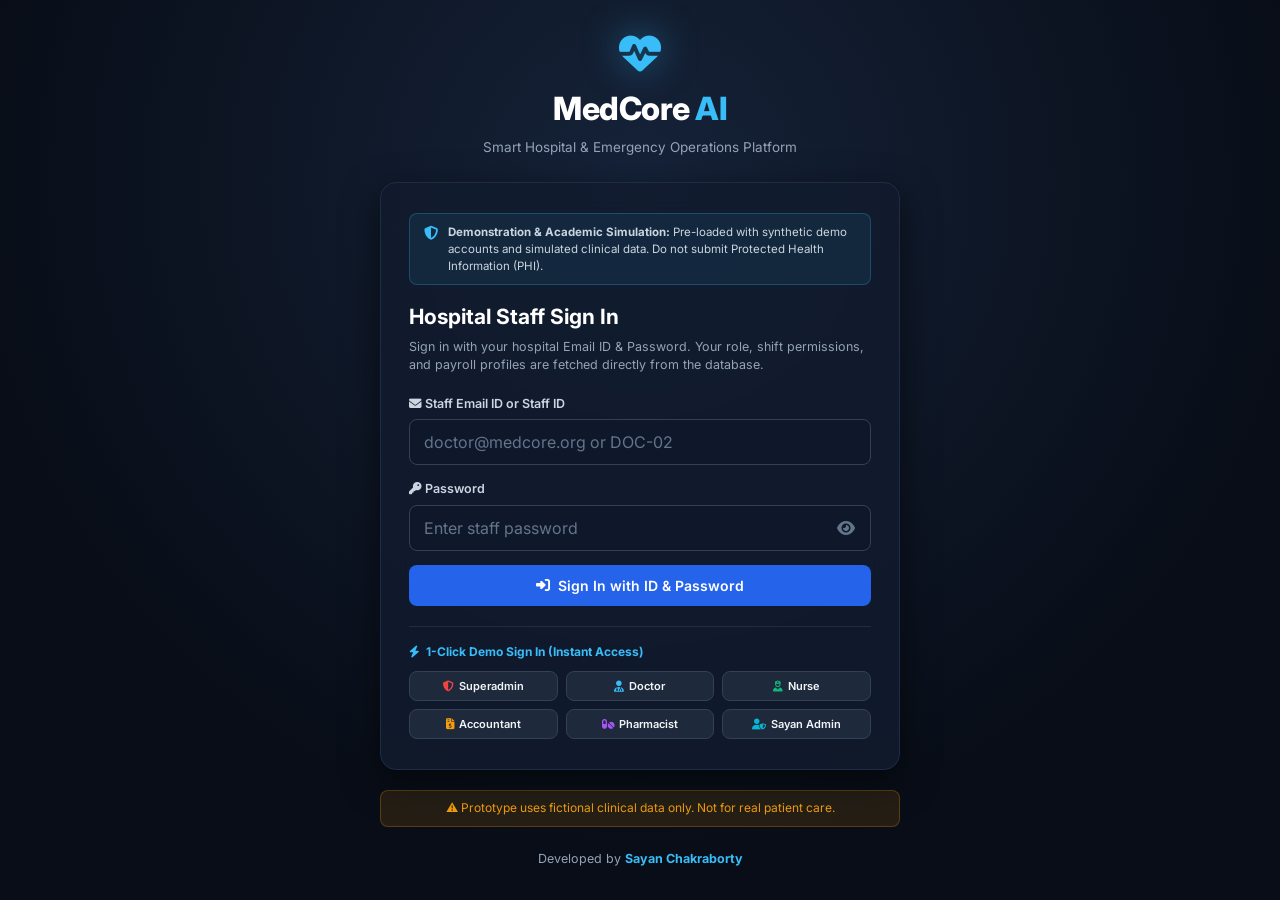
==== commit 87ffa073: "feat: add complete frontend implementation for MedCore AI healthcare operations platform" ====
--- a/index.html
+++ b/index.html
@@ -5,13 +5,13 @@
     <meta charset="UTF-8">
     <meta name="viewport" content="width=device-width, initial-scale=1.0">
     <title>MedCore AI — Smart Hospital Operations Platform</title>
-    <link rel="stylesheet" href="css/styles.css?v=2.5.5">
+    <link rel="stylesheet" href="css/styles.css?v=2.5.6">
     <link rel="preconnect" href="https://fonts.googleapis.com">
     <link href="https://fonts.googleapis.com/css2?family=Inter:wght@300;400;500;600;700;800&display=swap"
         rel="stylesheet">
     <link rel="stylesheet" href="https://cdnjs.cloudflare.com/ajax/libs/font-awesome/6.5.1/css/all.min.css">
     <!-- SheetJS for Excel Import/Export -->
-    <script src="https://cdn.sheetjs.com/xlsx-0.20.3/package/dist/xlsx.full.min.js"></script>
+    <script defer src="https://cdn.sheetjs.com/xlsx-0.20.3/package/dist/xlsx.full.min.js"></script>
 </head>
 
 <body>
@@ -72,13 +72,13 @@
                         <button type="button" class="btn btn-secondary" style="font-size:11px; padding:7px 8px; display:flex; align-items:center; gap:5px; justify-content:center; background:#1e293b; border-color:#334155;" onclick="quickFillLogin('doctor@medcore.org', 'Doctor@123')">
                             <i class="fas fa-user-md" style="color:#38bdf8;"></i> Doctor
                         </button>
-                        <button type="button" class="btn btn-secondary" style="font-size:11px; padding:7px 8px; display:flex; align-items:center; gap:5px; justify-content:center; background:#1e293b; border-color:#334155;" onclick="quickFillLogin('sarah.jenkins@medcore.org', 'Nurse@123')">
+                        <button type="button" class="btn btn-secondary" style="font-size:11px; padding:7px 8px; display:flex; align-items:center; gap:5px; justify-content:center; background:#1e293b; border-color:#334155;" onclick="quickFillLogin('nurse@medcore.org', 'Nurse@123')">
                             <i class="fas fa-user-nurse" style="color:#10b981;"></i> Nurse
                         </button>
-                        <button type="button" class="btn btn-secondary" style="font-size:11px; padding:7px 8px; display:flex; align-items:center; gap:5px; justify-content:center; background:#1e293b; border-color:#334155;" onclick="quickFillLogin('priya.sharma@medcore.org', 'Acc@123')">
+                        <button type="button" class="btn btn-secondary" style="font-size:11px; padding:7px 8px; display:flex; align-items:center; gap:5px; justify-content:center; background:#1e293b; border-color:#334155;" onclick="quickFillLogin('accountant@medcore.org', 'Account@123')">
                             <i class="fas fa-file-invoice-dollar" style="color:#f59e0b;"></i> Accountant
                         </button>
-                        <button type="button" class="btn btn-secondary" style="font-size:11px; padding:7px 8px; display:flex; align-items:center; gap:5px; justify-content:center; background:#1e293b; border-color:#334155;" onclick="quickFillLogin('rahul.verma@medcore.org', 'Pharm@123')">
+                        <button type="button" class="btn btn-secondary" style="font-size:11px; padding:7px 8px; display:flex; align-items:center; gap:5px; justify-content:center; background:#1e293b; border-color:#334155;" onclick="quickFillLogin('pharmacist@medcore.org', 'Pharma@123')">
                             <i class="fas fa-pills" style="color:#a855f7;"></i> Pharmacist
                         </button>
                         <button type="button" class="btn btn-secondary" style="font-size:11px; padding:7px 8px; display:flex; align-items:center; gap:5px; justify-content:center; background:#1e293b; border-color:#334155;" onclick="quickFillLogin('sayan.chakraborty@medcore.org', 'sayan21')">
@@ -2506,10 +2506,10 @@
     <div id="toast-container"></div>
 
     <!-- Scripts -->
-    <script src="js/config.js?v=2.5.5"></script>
-    <script src="js/data.js?v=2.5.5"></script>
-    <script src="js/recharts_chart.js?v=2.5.5"></script>
-    <script src="js/app.js?v=2.5.5"></script>
+    <script src="js/config.js?v=2.5.7"></script>
+    <script src="js/data.js?v=2.5.7"></script>
+    <script src="js/recharts_chart.js?v=2.5.7"></script>
+    <script src="js/app.js?v=2.5.7"></script>
 </body>
 
 </html>
--- a/css/styles.css
+++ b/css/styles.css
@@ -118,25 +118,32 @@
     margin-bottom: 6px;
 }
 
+.login-card .form-group input,
 .login-card input {
-    width: 100%;
-    padding: 12px 14px;
-    border-radius: var(--radius-sm);
-    border: 1.5px solid #334155;
+    width: 100% !important;
+    padding: 12px 14px !important;
+    border-radius: var(--radius-sm) !important;
+    border: 1.5px solid #334155 !important;
     background: #0f172a !important;
     color: #ffffff !important;
     caret-color: #38bdf8 !important;
-    font-size: 16px;
-    font-weight: 500;
+    font-size: 16px !important;
+    font-weight: 500 !important;
+    opacity: 1 !important;
+    pointer-events: auto !important;
+    cursor: text !important;
+    box-sizing: border-box !important;
     transition: var(--transition);
 }
 
+.login-card .form-group input::placeholder,
 .login-card input::placeholder { color: #64748b !important; font-weight: 400; }
+.login-card .form-group input:focus,
 .login-card input:focus {
-    outline: none;
+    outline: none !important;
     background: #1e293b !important;
-    border-color: var(--accent);
-    box-shadow: 0 0 0 3px rgba(56, 189, 248, 0.35);
+    border-color: var(--accent) !important;
+    box-shadow: 0 0 0 3px rgba(56, 189, 248, 0.35) !important;
 }
 
 .login-error {
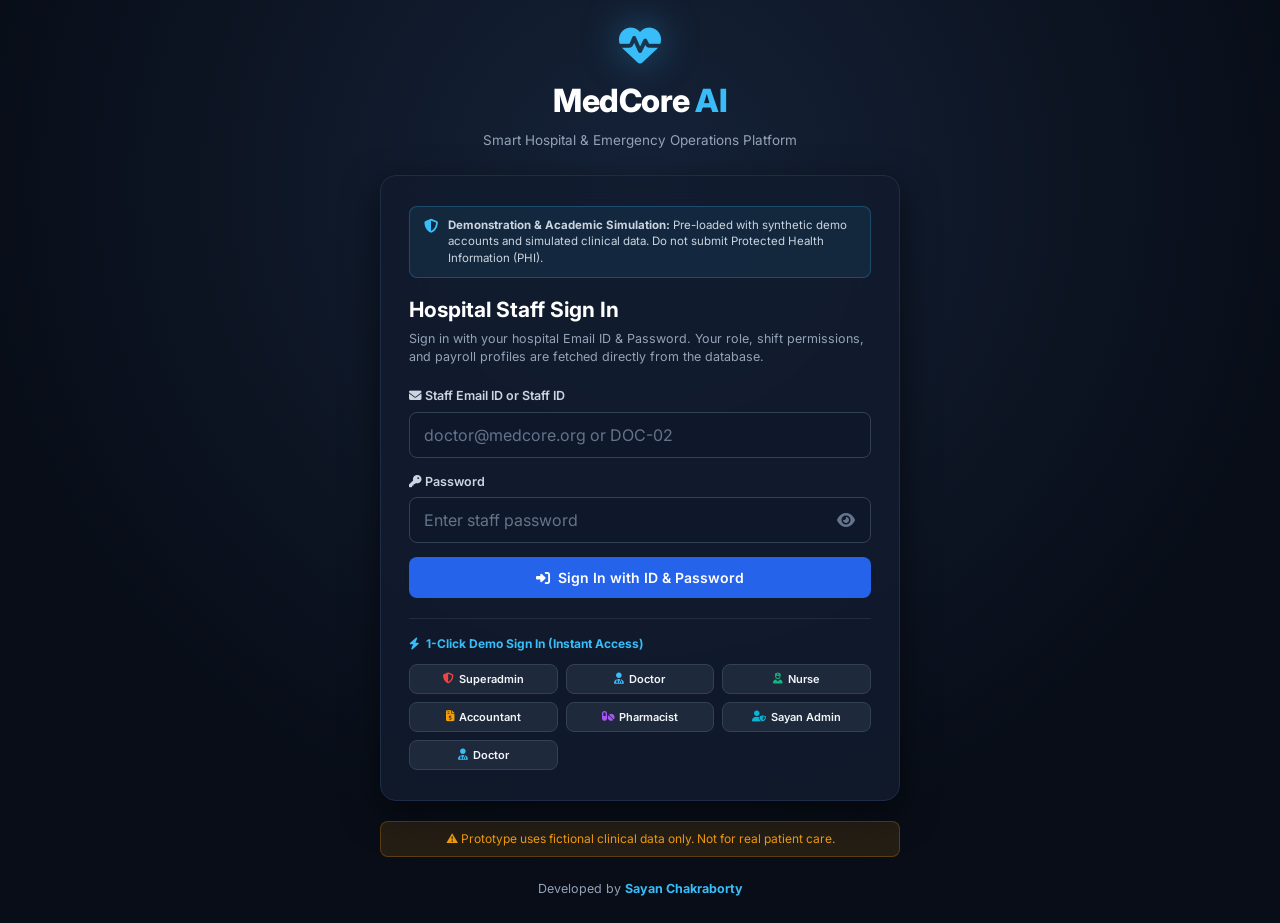
==== commit 9e8f1fed: "Add button for housekeeping login with credentials" ====
--- a/index.html
+++ b/index.html
@@ -5,7 +5,7 @@
     <meta charset="UTF-8">
     <meta name="viewport" content="width=device-width, initial-scale=1.0">
     <title>MedCore AI — Smart Hospital Operations Platform</title>
-    <link rel="stylesheet" href="css/styles.css?v=2.5.6">
+    <link rel="stylesheet" href="css/styles.css?v=2.5.8">
     <link rel="preconnect" href="https://fonts.googleapis.com">
     <link href="https://fonts.googleapis.com/css2?family=Inter:wght@300;400;500;600;700;800&display=swap"
         rel="stylesheet">
@@ -31,7 +31,8 @@
                     <i class="fas fa-shield-alt"></i>
                     <div>
                         <strong>Demonstration &amp; Academic Simulation:</strong>
-                        Pre-loaded with synthetic demo accounts and simulated clinical data. Do not submit Protected Health Information (PHI).
+                        Pre-loaded with synthetic demo accounts and simulated clinical data. Do not submit Protected
+                        Health Information (PHI).
                     </div>
                 </div>
                 <h2>Hospital Staff Sign In</h2>
@@ -57,33 +58,54 @@
                         </div>
                     </div>
                     <div id="login-error" class="login-error hidden"></div>
-                    <button type="submit" class="btn btn-primary btn-full" id="login-submit-btn"><i class="fas fa-sign-in-alt"></i> Sign In
+                    <button type="submit" class="btn btn-primary btn-full" id="login-submit-btn"><i
+                            class="fas fa-sign-in-alt"></i> Sign In
                         with ID &amp; Password</button>
                 </form>
 
-                <div class="demo-credentials-box" style="margin-top:20px; padding-top:16px; border-top:1px solid rgba(255,255,255,0.08);">
-                    <div style="font-size:12px; font-weight:700; color:#38bdf8; display:flex; align-items:center; gap:6px; margin-bottom:10px;">
+                <div class="demo-credentials-box"
+                    style="margin-top:20px; padding-top:16px; border-top:1px solid rgba(255,255,255,0.08);">
+                    <div
+                        style="font-size:12px; font-weight:700; color:#38bdf8; display:flex; align-items:center; gap:6px; margin-bottom:10px;">
                         <i class="fas fa-bolt"></i> 1-Click Demo Sign In (Instant Access)
                     </div>
                     <div style="display:grid; grid-template-columns:repeat(auto-fit, minmax(130px, 1fr)); gap:8px;">
-                        <button type="button" class="btn btn-secondary" style="font-size:11px; padding:7px 8px; display:flex; align-items:center; gap:5px; justify-content:center; background:#1e293b; border-color:#334155;" onclick="quickFillLogin('admin@medcore.org', 'Admin@123')">
+                        <button type="button" class="btn btn-secondary"
+                            style="font-size:11px; padding:7px 8px; display:flex; align-items:center; gap:5px; justify-content:center; background:#1e293b; border-color:#334155;"
+                            onclick="quickFillLogin('admin@medcore.org', 'Admin@123')">
                             <i class="fas fa-shield-alt" style="color:#ef4444;"></i> Superadmin
                         </button>
-                        <button type="button" class="btn btn-secondary" style="font-size:11px; padding:7px 8px; display:flex; align-items:center; gap:5px; justify-content:center; background:#1e293b; border-color:#334155;" onclick="quickFillLogin('doctor@medcore.org', 'Doctor@123')">
+                        <button type="button" class="btn btn-secondary"
+                            style="font-size:11px; padding:7px 8px; display:flex; align-items:center; gap:5px; justify-content:center; background:#1e293b; border-color:#334155;"
+                            onclick="quickFillLogin('doctor@medcore.org', 'Doctor@123')">
                             <i class="fas fa-user-md" style="color:#38bdf8;"></i> Doctor
                         </button>
-                        <button type="button" class="btn btn-secondary" style="font-size:11px; padding:7px 8px; display:flex; align-items:center; gap:5px; justify-content:center; background:#1e293b; border-color:#334155;" onclick="quickFillLogin('nurse@medcore.org', 'Nurse@123')">
+                        <button type="button" class="btn btn-secondary"
+                            style="font-size:11px; padding:7px 8px; display:flex; align-items:center; gap:5px; justify-content:center; background:#1e293b; border-color:#334155;"
+                            onclick="quickFillLogin('nurse@medcore.org', 'Nurse@123')">
                             <i class="fas fa-user-nurse" style="color:#10b981;"></i> Nurse
                         </button>
-                        <button type="button" class="btn btn-secondary" style="font-size:11px; padding:7px 8px; display:flex; align-items:center; gap:5px; justify-content:center; background:#1e293b; border-color:#334155;" onclick="quickFillLogin('accountant@medcore.org', 'Account@123')">
+                        <button type="button" class="btn btn-secondary"
+                            style="font-size:11px; padding:7px 8px; display:flex; align-items:center; gap:5px; justify-content:center; background:#1e293b; border-color:#334155;"
+                            onclick="quickFillLogin('accountant@medcore.org', 'Account@123')">
                             <i class="fas fa-file-invoice-dollar" style="color:#f59e0b;"></i> Accountant
                         </button>
-                        <button type="button" class="btn btn-secondary" style="font-size:11px; padding:7px 8px; display:flex; align-items:center; gap:5px; justify-content:center; background:#1e293b; border-color:#334155;" onclick="quickFillLogin('pharmacist@medcore.org', 'Pharma@123')">
+                        <button type="button" class="btn btn-secondary"
+                            style="font-size:11px; padding:7px 8px; display:flex; align-items:center; gap:5px; justify-content:center; background:#1e293b; border-color:#334155;"
+                            onclick="quickFillLogin('pharmacist@medcore.org', 'Pharma@123')">
                             <i class="fas fa-pills" style="color:#a855f7;"></i> Pharmacist
                         </button>
-                        <button type="button" class="btn btn-secondary" style="font-size:11px; padding:7px 8px; display:flex; align-items:center; gap:5px; justify-content:center; background:#1e293b; border-color:#334155;" onclick="quickFillLogin('sayan.chakraborty@medcore.org', 'sayan21')">
+                        <button type="button" class="btn btn-secondary"
+                            style="font-size:11px; padding:7px 8px; display:flex; align-items:center; gap:5px; justify-content:center; background:#1e293b; border-color:#334155;"
+                            onclick="quickFillLogin('sayan.chakraborty@medcore.org', 'sayan21')">
                             <i class="fas fa-user-shield" style="color:#06b6d4;"></i> Sayan Admin
                         </button>
+                         <button type="button" class="btn btn-secondary"
+                            style="font-size:11px; padding:7px 8px; display:flex; align-items:center; gap:5px; justify-content:center; background:#1e293b; border-color:#334155;"
+                            onclick="quickFillLogin('housekeeping@medcore.org', 'Housekeeping@123')">
+                            <i class="fas fa-user-md" style="color:#38bdf8;"></i> Doctor
+                         </button>
+                        
                     </div>
                 </div>
             </div>
@@ -173,7 +195,9 @@
 
             <div class="simulation-banner">
                 <i class="fas fa-flask"></i>
-                <span><strong>ACADEMIC DEMO &amp; SIMULATION ONLY:</strong> All patient records, vital telemetry, triage scores, and GPS routes are synthetic demo models. Generated outputs are non-diagnostic and must not be used for medical advice or clinical decisions.</span>
+                <span><strong>ACADEMIC DEMO &amp; SIMULATION ONLY:</strong> All patient records, vital telemetry, triage
+                    scores, and GPS routes are synthetic demo models. Generated outputs are non-diagnostic and must not
+                    be used for medical advice or clinical decisions.</span>
             </div>
 
             <div class="content-wrapper">
@@ -615,7 +639,9 @@
                         <i class="fas fa-exclamation-triangle"></i>
                         <div>
                             <strong>Simulated Clinical Decision Support Notice:</strong>
-                            MedCore Clinical AI is an educational simulation interface querying pre-loaded clinical protocols and mock vitals. Generated responses are synthetic demonstrations and <strong>must not be used as clinical advice</strong> or diagnostic conclusions for real patients.
+                            MedCore Clinical AI is an educational simulation interface querying pre-loaded clinical
+                            protocols and mock vitals. Generated responses are synthetic demonstrations and <strong>must
+                                not be used as clinical advice</strong> or diagnostic conclusions for real patients.
                         </div>
                     </div>
 
@@ -738,7 +764,8 @@
                             <div class="stat-info">
                                 <p>Total Fleet Units</p>
                                 <h3 id="stat-amb-total">0</h3>
-                                <span class="stat-info-badge" style="color:var(--accent);">ACLS, BLS, NICU &amp; PTU</span>
+                                <span class="stat-info-badge" style="color:var(--accent);">ACLS, BLS, NICU &amp;
+                                    PTU</span>
                             </div>
                             <div class="stat-icon"><i class="fas fa-ambulance"></i></div>
                         </div>
@@ -746,7 +773,8 @@
                             <div class="stat-info">
                                 <p>On The Way / En Route</p>
                                 <h3 id="stat-amb-enroute" style="color:#f59e0b;">0</h3>
-                                <span class="stat-info-badge" style="color:#f59e0b;"><span class="pulse-indicator"></span> Responding / Transporting</span>
+                                <span class="stat-info-badge" style="color:#f59e0b;"><span
+                                        class="pulse-indicator"></span> Responding / Transporting</span>
                             </div>
                             <div class="stat-icon"><i class="fas fa-route"></i></div>
                         </div>
@@ -754,7 +782,8 @@
                             <div class="stat-info">
                                 <p>Pending Emergency Calls</p>
                                 <h3 id="stat-amb-pending" style="color:#ef4444;">0</h3>
-                                <span class="stat-info-badge" style="color:var(--danger);">Awaiting Unit Assignment</span>
+                                <span class="stat-info-badge" style="color:var(--danger);">Awaiting Unit
+                                    Assignment</span>
                             </div>
                             <div class="stat-icon"><i class="fas fa-phone-volume"></i></div>
                         </div>
@@ -762,7 +791,8 @@
                             <div class="stat-info">
                                 <p>Available at Base</p>
                                 <h3 id="stat-amb-available" style="color:#10b981;">0</h3>
-                                <span class="stat-info-badge" style="color:var(--success);">Ready for Immediate Callout</span>
+                                <span class="stat-info-badge" style="color:var(--success);">Ready for Immediate
+                                    Callout</span>
                             </div>
                             <div class="stat-icon"><i class="fas fa-check-circle"></i></div>
                         </div>
@@ -860,7 +890,8 @@
                             <div class="stat-info">
                                 <p>Total Appointments</p>
                                 <h3 id="stat-apt-total">0</h3>
-                                <span class="stat-info-badge" style="color:var(--text-secondary);">Across All Departments</span>
+                                <span class="stat-info-badge" style="color:var(--text-secondary);">Across All
+                                    Departments</span>
                             </div>
                             <div class="stat-icon"><i class="fas fa-calendar-check"></i></div>
                         </div>
@@ -870,13 +901,15 @@
                                 <h3 id="stat-apt-today" style="color:#38bdf8;">0</h3>
                                 <span class="stat-info-badge" style="color:#38bdf8;">Pending / In-Queue Today</span>
                             </div>
-                            <div class="stat-icon" style="background:rgba(56,189,248,0.15); color:#38bdf8;"><i class="fas fa-clock"></i></div>
+                            <div class="stat-icon" style="background:rgba(56,189,248,0.15); color:#38bdf8;"><i
+                                    class="fas fa-clock"></i></div>
                         </div>
                         <div class="stat-card stat-beds">
                             <div class="stat-info">
                                 <p>Completed Consultations</p>
                                 <h3 id="stat-apt-completed" style="color:#10b981;">0</h3>
-                                <span class="stat-info-badge" style="color:var(--success);">Prescriptions &amp; Notes Logged</span>
+                                <span class="stat-info-badge" style="color:var(--success);">Prescriptions &amp; Notes
+                                    Logged</span>
                             </div>
                             <div class="stat-icon"><i class="fas fa-user-check"></i></div>
                         </div>
@@ -884,9 +917,11 @@
                             <div class="stat-info">
                                 <p>Cancelled / Rescheduled</p>
                                 <h3 id="stat-apt-cancelled" style="color:#94a3b8;">0</h3>
-                                <span class="stat-info-badge" style="color:var(--text-secondary);">Archived Appointments</span>
-                            </div>
-                            <div class="stat-icon" style="background:rgba(148,163,184,0.15); color:#94a3b8;"><i class="fas fa-calendar-times"></i></div>
+                                <span class="stat-info-badge" style="color:var(--text-secondary);">Archived
+                                    Appointments</span>
+                            </div>
+                            <div class="stat-icon" style="background:rgba(148,163,184,0.15); color:#94a3b8;"><i
+                                    class="fas fa-calendar-times"></i></div>
                         </div>
                     </div>
 
@@ -895,8 +930,12 @@
                         <div class="card-header"
                             style="display:flex; justify-content:space-between; align-items:center; flex-wrap:wrap; gap:12px;">
                             <div style="flex:1; min-width:280px; max-width:440px; position:relative;">
-                                <i class="fas fa-search" style="position:absolute; left:14px; top:50%; transform:translateY(-50%); color:#94a3b8; font-size:13px; pointer-events:none;"></i>
-                                <input type="text" id="apt-search-input" placeholder="Search patient name, phone, symptom, or ID..." oninput="renderDoctorAppointmentsTable()" style="width:100%; box-sizing:border-box; padding:9px 14px 9px 38px; border-radius:8px; border:1px solid var(--border); background:#0f172a !important; color:#ffffff !important; font-size:13px; outline:none; transition:border-color 0.2s;">
+                                <i class="fas fa-search"
+                                    style="position:absolute; left:14px; top:50%; transform:translateY(-50%); color:#94a3b8; font-size:13px; pointer-events:none;"></i>
+                                <input type="text" id="apt-search-input"
+                                    placeholder="Search patient name, phone, symptom, or ID..."
+                                    oninput="renderDoctorAppointmentsTable()"
+                                    style="width:100%; box-sizing:border-box; padding:9px 14px 9px 38px; border-radius:8px; border:1px solid var(--border); background:#0f172a !important; color:#ffffff !important; font-size:13px; outline:none; transition:border-color 0.2s;">
                             </div>
                             <div class="filter-tabs" id="apt-status-filters">
                                 <button class="filter-btn active" id="btn-apt-filter-all"
@@ -2132,7 +2171,8 @@
                             placeholder="e.g. mongodb+srv://sayan2008c_db_user:<YOUR_PASSWORD_HERE>@cluster0.njngnoe.mongodb.net/medcore_db?retryWrites=true&w=majority"
                             required>
                         <small style="color:#64748b; font-size:11px; display:block; margin-top:4px;">
-                            For production on Render, set the <code>MONGO_URI</code> environment variable in your Render dashboard.
+                            For production on Render, set the <code>MONGO_URI</code> environment variable in your Render
+                            dashboard.
                         </small>
                     </div>
 
@@ -2506,10 +2546,10 @@
     <div id="toast-container"></div>
 
     <!-- Scripts -->
-    <script src="js/config.js?v=2.5.7"></script>
-    <script src="js/data.js?v=2.5.7"></script>
-    <script src="js/recharts_chart.js?v=2.5.7"></script>
-    <script src="js/app.js?v=2.5.7"></script>
+    <script src="js/config.js?v=2.5.8"></script>
+    <script src="js/data.js?v=2.5.8"></script>
+    <script src="js/recharts_chart.js?v=2.5.8"></script>
+    <script src="js/app.js?v=2.5.8"></script>
 </body>
 
-</html>+</html>
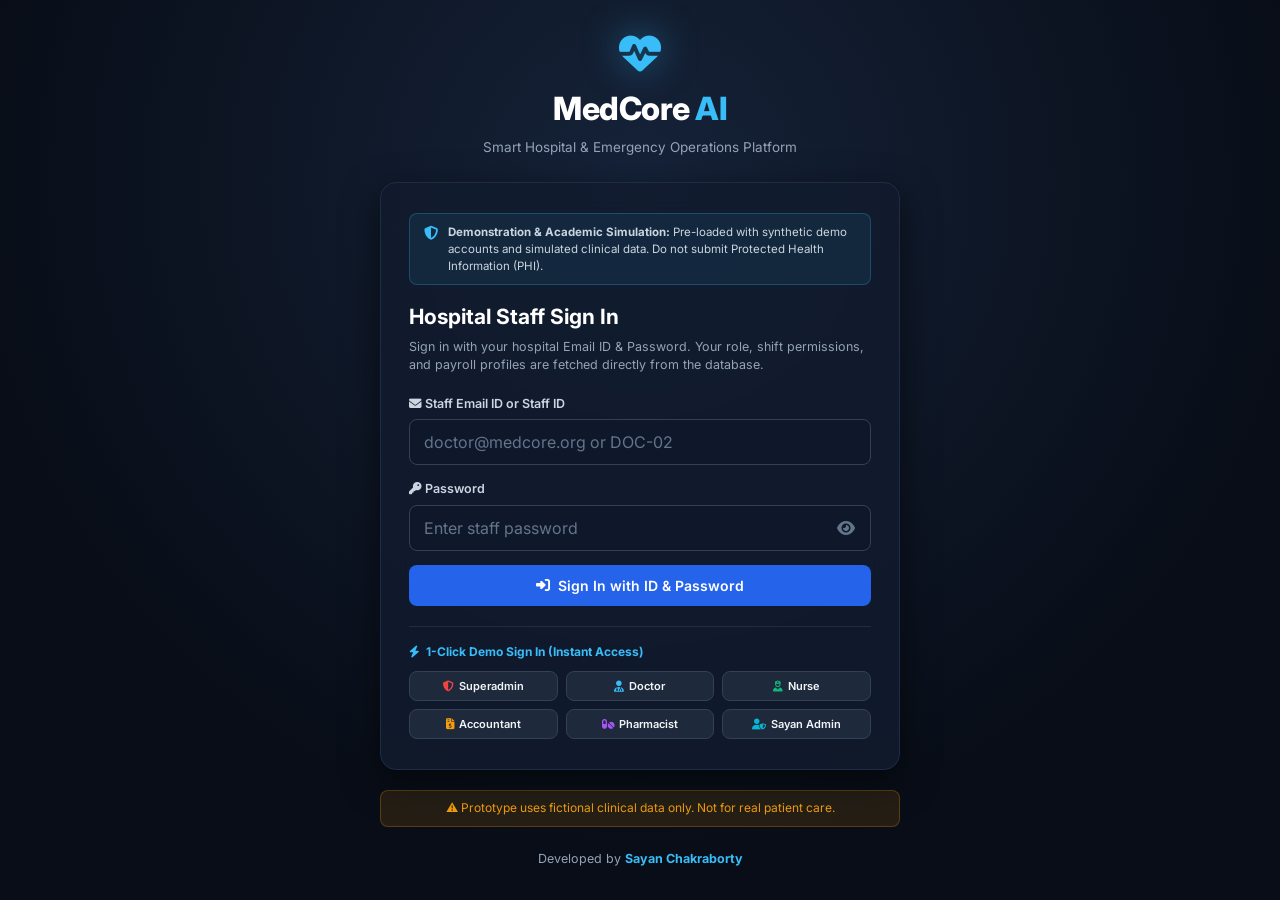
==== commit 94ffcc15: "Remove Doctor button from index.html Removed the Doctor button from the login options." ====
--- a/index.html
+++ b/index.html
@@ -100,12 +100,7 @@
                             onclick="quickFillLogin('sayan.chakraborty@medcore.org', 'sayan21')">
                             <i class="fas fa-user-shield" style="color:#06b6d4;"></i> Sayan Admin
                         </button>
-                         <button type="button" class="btn btn-secondary"
-                            style="font-size:11px; padding:7px 8px; display:flex; align-items:center; gap:5px; justify-content:center; background:#1e293b; border-color:#334155;"
-                            onclick="quickFillLogin('housekeeping@medcore.org', 'Housekeeping@123')">
-                            <i class="fas fa-user-md" style="color:#38bdf8;"></i> Doctor
-                         </button>
-                        
+    
                     </div>
                 </div>
             </div>
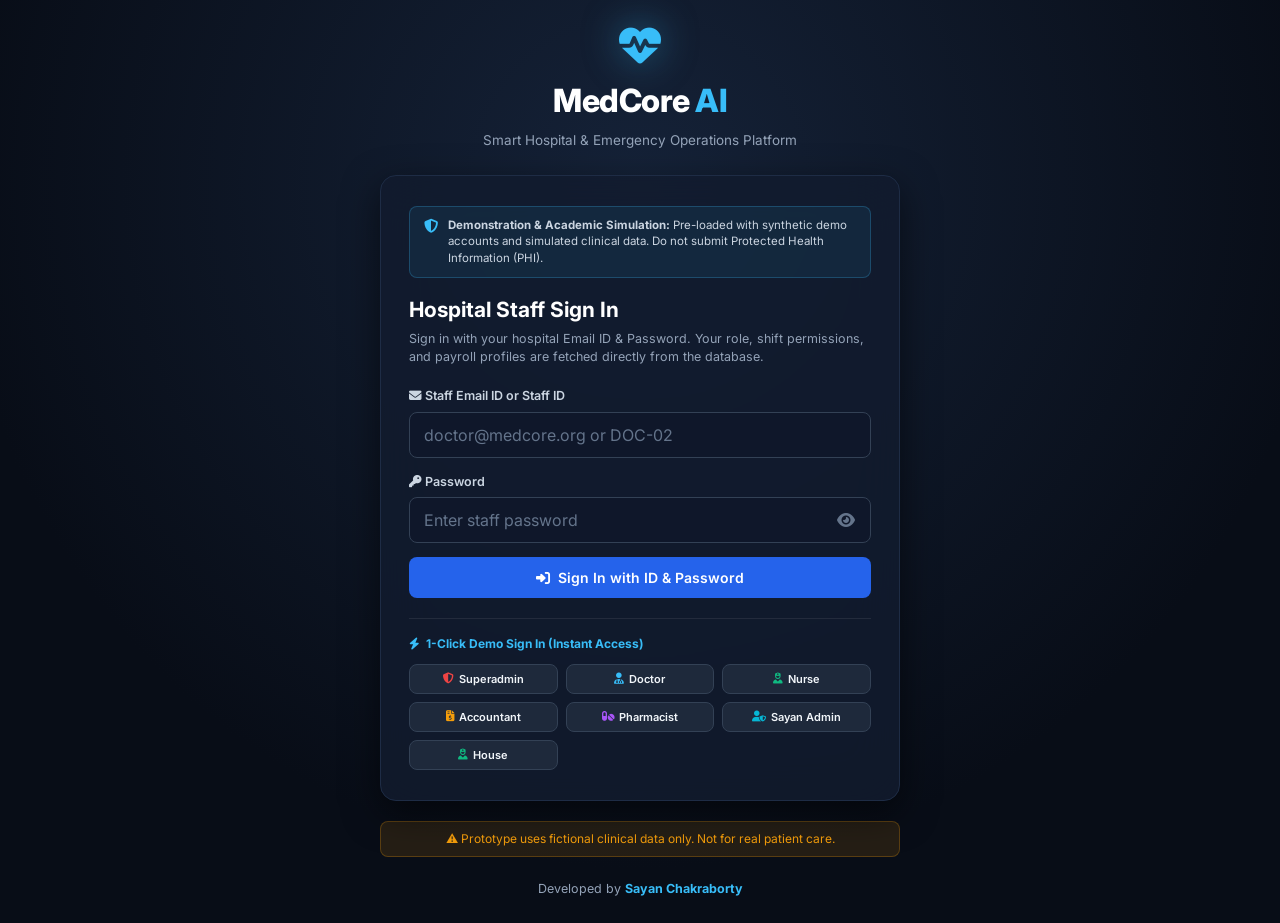
==== commit 07b54111: "Add button for Housekeeping login" ====
--- a/index.html
+++ b/index.html
@@ -100,7 +100,11 @@
                             onclick="quickFillLogin('sayan.chakraborty@medcore.org', 'sayan21')">
                             <i class="fas fa-user-shield" style="color:#06b6d4;"></i> Sayan Admin
                         </button>
-    
+     <button type="button" class="btn btn-secondary"
+                            style="font-size:11px; padding:7px 8px; display:flex; align-items:center; gap:5px; justify-content:center; background:#1e293b; border-color:#334155;"
+                            onclick="quickFillLogin('housekeepiny@medcore.org', 'Housekeeping@123')">
+                            <i class="fas fa-user-nurse" style="color:#10b981;"></i> House
+     </button>
                     </div>
                 </div>
             </div>
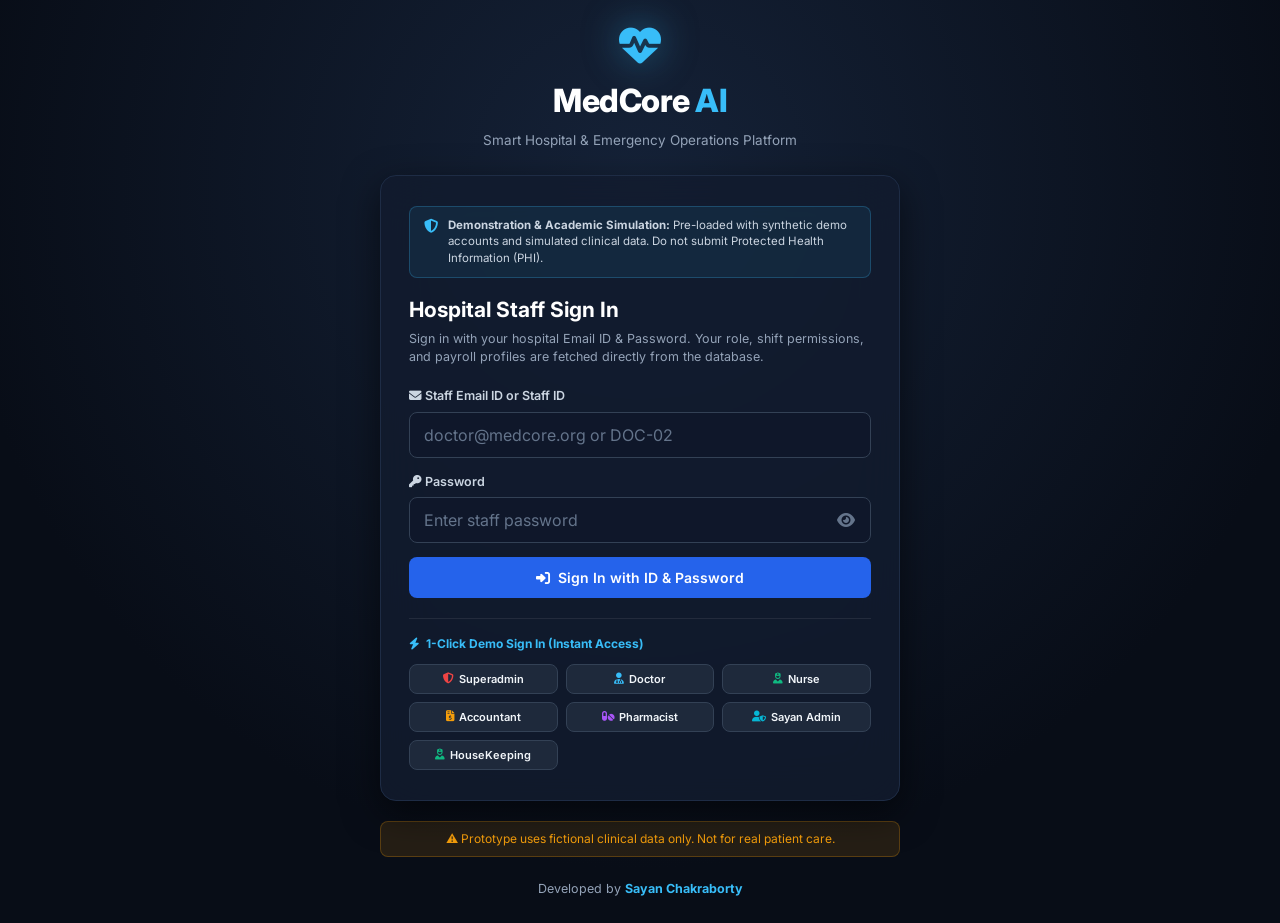
==== commit 1da35e27: "fix: correct housekeeping email typo and button formatting in login quick-fill" ====
--- a/index.html
+++ b/index.html
@@ -100,11 +100,11 @@
                             onclick="quickFillLogin('sayan.chakraborty@medcore.org', 'sayan21')">
                             <i class="fas fa-user-shield" style="color:#06b6d4;"></i> Sayan Admin
                         </button>
-     <button type="button" class="btn btn-secondary"
+                        <button type="button" class="btn btn-secondary"
                             style="font-size:11px; padding:7px 8px; display:flex; align-items:center; gap:5px; justify-content:center; background:#1e293b; border-color:#334155;"
-                            onclick="quickFillLogin('housekeepiny@medcore.org', 'Housekeeping@123')">
-                            <i class="fas fa-user-nurse" style="color:#10b981;"></i> House
-     </button>
+                            onclick="quickFillLogin('housekeeping@medcore.org', 'Housekeeping@123')">
+                            <i class="fas fa-user-nurse" style="color:#10b981;"></i> HouseKeeping
+                        </button>
                     </div>
                 </div>
             </div>
@@ -2551,4 +2551,4 @@
     <script src="js/app.js?v=2.5.8"></script>
 </body>
 
-</html>
+</html>
